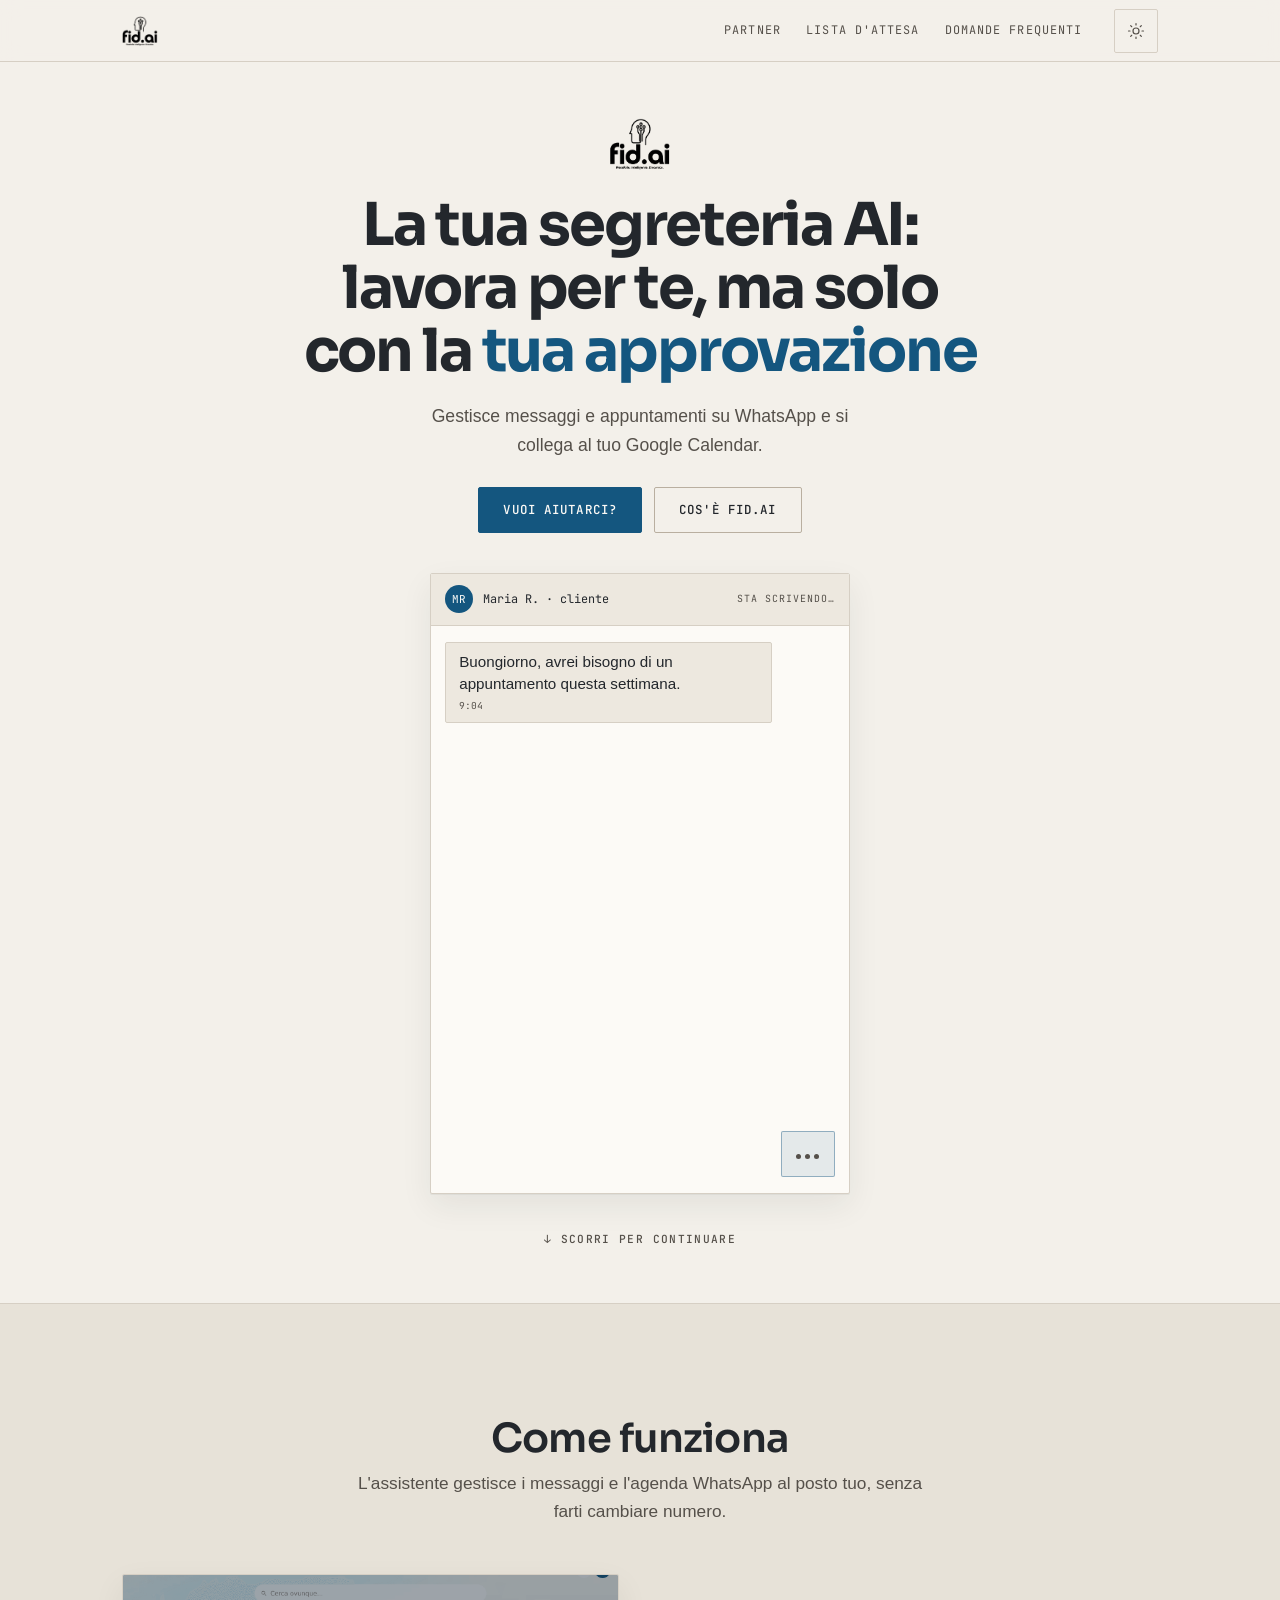
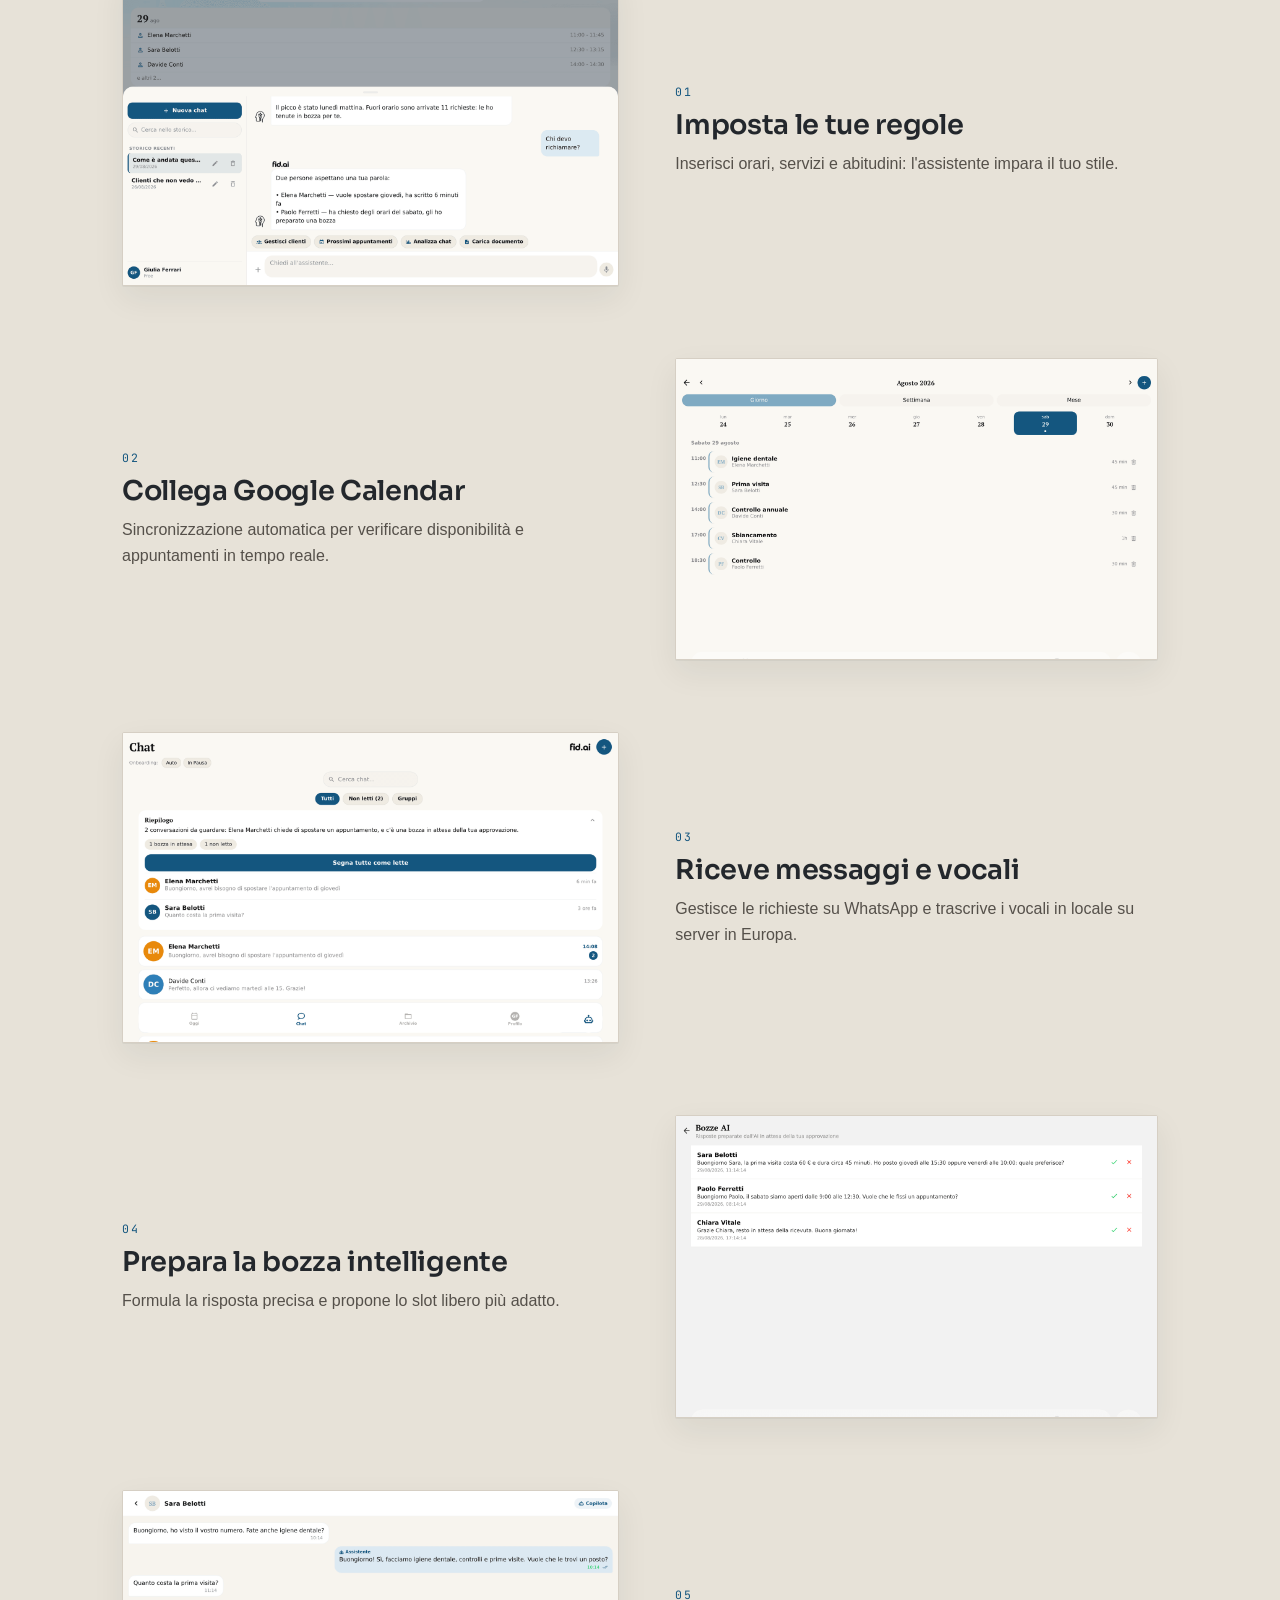
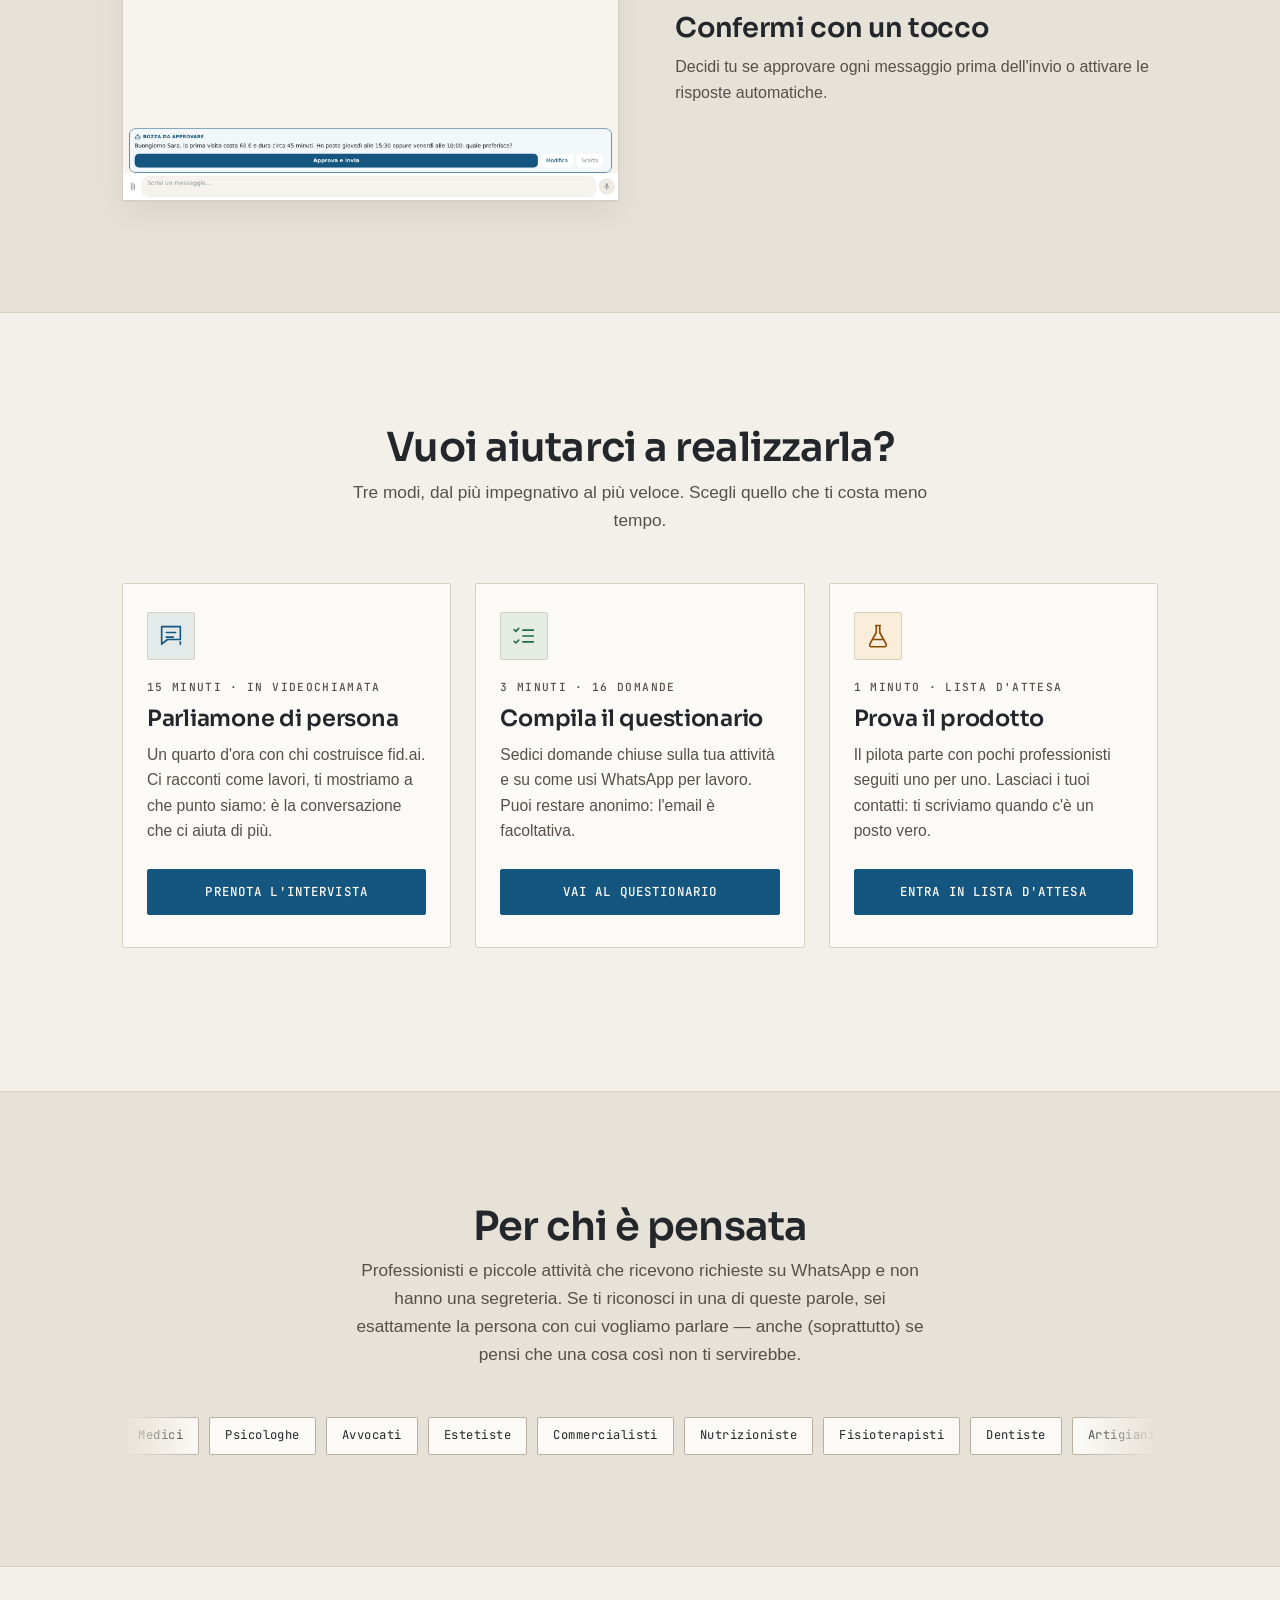
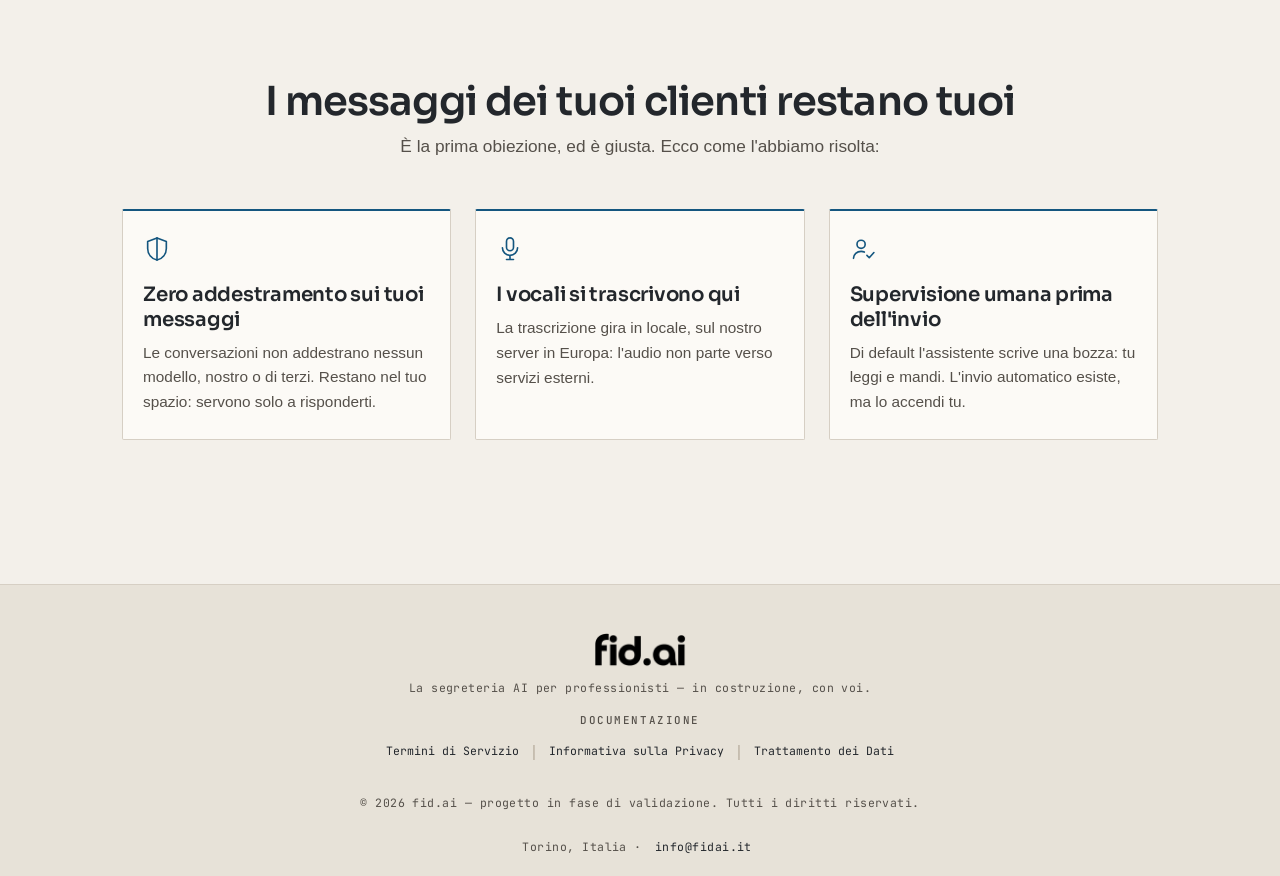
==== index.html @ ba5819e0 "giro 23 · 3: comparsa progressiva allo scorrimento — titoli riga per riga, schermate che si posano, " ====
<!DOCTYPE html>
<html lang="it">
<head>
    <meta charset="UTF-8">
    <meta name="viewport" content="width=device-width, initial-scale=1.0">
    <title>fid.ai — stiamo costruendo la segreteria AI per professionisti e piccole attività</title>
    <meta name="description" content="fid.ai è in fase di validazione: la segreteria AI per professionisti e piccole attività, collegata al tuo Google Calendar. Raccontaci come gestisci i messaggi di lavoro — intervista, questionario o lista d'attesa del pilota.">
    <link rel="canonical" href="https://fidai.it/">

    <!-- Anteprima quando la pagina viene condivisa (WhatsApp, LinkedIn, X…).
         L'immagine e' una schermata vera dell'app, gia' nel repo. -->
    <meta property="og:type" content="website">
    <meta property="og:site_name" content="fid.ai">
    <meta property="og:locale" content="it_IT">
    <meta property="og:url" content="https://fidai.it/">
    <meta property="og:title" content="fid.ai — stiamo costruendo la segreteria AI per professionisti e piccole attività">
    <meta property="og:description" content="fid.ai è in fase di validazione: la segreteria AI per professionisti e piccole attività, collegata al tuo Google Calendar. Raccontaci come gestisci i messaggi di lavoro — intervista, questionario o lista d'attesa del pilota.">
    <meta property="og:image" content="https://fidai.it/images/app/conversazioni-desktop.png">
    <meta property="og:image:width" content="1600">
    <meta property="og:image:height" content="1000">
    <meta property="og:image:alt" content="La schermata delle conversazioni di fid.ai su computer">
    <meta name="twitter:card" content="summary_large_image">
    <meta name="twitter:title" content="fid.ai — stiamo costruendo la segreteria AI per professionisti e piccole attività">
    <meta name="twitter:description" content="fid.ai è in fase di validazione: la segreteria AI per professionisti e piccole attività, collegata al tuo Google Calendar. Raccontaci come gestisci i messaggi di lavoro — intervista, questionario o lista d'attesa del pilota.">
    <meta name="twitter:image" content="https://fidai.it/images/app/conversazioni-desktop.png">
    <link rel="icon" href="images/favicon.png" type="image/png">


    <!-- Caratteri: Sora per i titoli (sans geometrico: 700 per l'h1, 600 per
         gli altri) e JetBrains Mono per etichette, numeri e comandi.
         Il corpo del testo usa il carattere di sistema: nessun altro download. -->
    <link rel="preconnect" href="https://fonts.googleapis.com">
    <link rel="preconnect" href="https://fonts.gstatic.com" crossorigin>
    <link href="https://fonts.googleapis.com/css2?family=Sora:wght@600;700&amp;family=JetBrains+Mono:wght@400;500&amp;display=swap" rel="stylesheet">

    <!-- Foglio di stile unico: nessuna libreria esterna, nessun tracker. -->
    <link rel="stylesheet" href="css/style.css">

    <!-- Il tema si decide PRIMA del disegno, altrimenti si vede il lampo chiaro:
         vince la scelta salvata, altrimenti la preferenza del sistema. -->
    <script>
      (function () {
        try {
          var t = localStorage.getItem('fidai:theme');
          if (t !== 'dark' && t !== 'light') {
            t = window.matchMedia('(prefers-color-scheme: dark)').matches ? 'dark' : 'light';
          }
          document.documentElement.setAttribute('data-theme', t);
        } catch (e) {
          document.documentElement.setAttribute('data-theme', 'light');
        }
        /* Comparsa allo scorrimento: la classe la mette JavaScript, e solo se
           il browser sa osservare lo scorrimento e non e' stato chiesto meno
           movimento. Senza di essa nulla e' nascosto: la pagina si legge
           intera anche con JavaScript spento. */
        try {
          if ('IntersectionObserver' in window
              && !window.matchMedia('(prefers-reduced-motion: reduce)').matches) {
            document.documentElement.classList.add('rv');
          }
        } catch (e) { /* niente */ }
      })();
    </script>
</head>
<body data-intro>

    <!-- Testata: essenziale, in monospace piccolo. Il logo resta quello di sempre. -->
    <nav class="navbar" id="mainNavbar">
        <div class="container">
            <a class="navbar-brand nav-logo" href="index.html#hero">
                <img src="images/logo-intero.png" alt="fid.ai — torna alla home" class="navbar-logo-img" width="169" height="140">
            </a>
            <div class="navbar-collapse" id="navbarNavContent">
                <ul class="navbar-nav">
                    <li class="nav-item"><a class="nav-link" href="resources/partner.html">Partner</a></li>
                    <li class="nav-item"><a class="nav-link" href="lista-attesa.html">Lista d'attesa</a></li>
                    <li class="nav-item"><a class="nav-link" href="resources/faq.html">Domande frequenti</a></li>
                </ul>
            </div>
            <div class="navbar-actions">
                <button class="theme-toggle" id="themeToggle" type="button" aria-label="Cambia tema chiaro o scuro">
                    <svg class="icon icon-sun" viewBox="0 0 24 24" aria-hidden="true"><circle cx="12" cy="12" r="4"/><path d="M12 2v2M12 20v2M4.9 4.9l1.4 1.4M17.7 17.7l1.4 1.4M2 12h2M20 12h2M4.9 19.1l1.4-1.4M17.7 6.3l1.4-1.4"/></svg>
                    <svg class="icon icon-moon" viewBox="0 0 24 24" aria-hidden="true"><path d="M20 14.5A8.5 8.5 0 0 1 9.5 4a8.5 8.5 0 1 0 10.5 10.5z"/></svg>
                </button>
                <button class="navbar-toggler" type="button" aria-controls="navbarNavContent" aria-expanded="false" aria-label="Apri il menu">
                    <svg class="icon" viewBox="0 0 24 24" aria-hidden="true"><path d="M4 7h16M4 12h16M4 17h16"/></svg>
                </button>
            </div>
        </div>
    </nav>

    <!-- Hero. Giro 21: al posto dello screenshot statico c'e' una conversazione
         WhatsApp che si scrive da sola — la stessa idea del terminale animato di
         pi.dev, ma nella lingua di chi legge questa pagina. I testi sono presi
         dalle pagine gia' scritte; con «meno movimento» si vede tutta insieme. -->
    <section id="hero" class="hero-section home-section text-center" data-reveal="rule">
        <div class="container">
            <img src="images/logo-intero.png" alt="fid.ai" class="hero-logo-img" width="169" height="140">
            <h1 class="hero-title">
                <span class="hero-line">La tua segreteria AI:</span>
                <span class="hero-line">lavora per te, ma solo</span>
                <span class="hero-line">con la <em>tua approvazione</em></span>
            </h1>
            <p class="hero-subheadline lead">
                Gestisce messaggi e appuntamenti su WhatsApp e si collega al tuo Google Calendar.
            </p>
            <div class="hero-actions gap-2">
                <a href="#collabora" class="btn btn-primary">Vuoi aiutarci?</a>
                <a href="#come-funziona" class="btn btn-outline-secondary">Cos'è fid.ai</a>
            </div>

            <div class="hero-demo" id="heroDemo" role="group"
                 aria-label="Esempio di conversazione: un cliente chiede un appuntamento e l'assistente lo fissa">
                <div class="demo-bar">
                    <span class="demo-avatar" aria-hidden="true">MR</span>
                    <span class="demo-who">Maria R. &middot; cliente</span>
                    <span class="demo-state" aria-live="polite">online</span>
                </div>
                <div class="demo-thread">
                    <p class="demo-msg from-them" data-demo-step data-demo-wait="1000">
                        Buongiorno, avrei bisogno di un appuntamento questa settimana.
                        <span class="demo-time">9:04</span>
                    </p>
                    <p class="demo-msg from-us" data-demo-step data-demo-wait="1200">
                        Buongiorno! Ho giovedì alle 17:30 oppure venerdì alle 9:00. Quale le va meglio?
                        <span class="demo-time">9:04 &middot; bozza approvata</span>
                    </p>
                    <p class="demo-msg from-them" data-demo-step data-demo-wait="900">
                        Giovedì alle 17:30, grazie.
                        <span class="demo-time">9:06</span>
                    </p>
                    <p class="demo-msg from-us" data-demo-step data-demo-wait="1000">
                        Perfetto, la aspetto giovedì alle 17:30. Le arriverà un promemoria il giorno prima.
                        <span class="demo-time">9:06 &middot; bozza approvata</span>
                    </p>
                    <p class="demo-confirm" data-demo-step data-demo-wait="600">
                        Appuntamento scritto sul tuo Google Calendar — giovedì 17:30.
                    </p>
                    <div class="demo-typing-row demo-msg from-us" aria-hidden="true">
                        <span class="demo-typing"><span></span><span></span><span></span></span>
                    </div>
                </div>
            </div>

            <span class="scroll-hint" aria-hidden="true">&darr; scorri per continuare</span>
        </div>
    </section>

    <!-- Come funziona -->
    <section id="come-funziona" class="how-it-works-section home-section" data-reveal="rule">
        <div class="container">
            <h2 class="section-title text-center" data-reveal="lines">Come funziona</h2>
            <p class="section-lead" data-reveal="up">
                L'assistente gestisce i messaggi e l'agenda WhatsApp al posto tuo, senza farti cambiare numero.
            </p>
            <!-- Ogni passo mostra la schermata vera dell'app che gli corrisponde
                 (catturate sull'ambiente di prova interno, con dati inventati).
                 Le schermate raccontano il prodotto: sul telefono occupano tutta
                 la larghezza, su schermo largo circa metà riga, col testo a fianco
                 e i lati che si alternano. -->
            <ol class="steps-flow">
                <li class="step-row">
                    <figure class="step-shot" data-reveal="shot">
                        <picture>
                            <!-- Sul telefono la schermata del telefono, a tutta larghezza;
                                 da tablet in su quella del computer, che riempie la riga. -->
                            <source media="(min-width: 620px)" srcset="images/app/assistente-desktop.png"
                                    width="1600" height="1000">
                            <img src="images/app/assistente-telefono.png" width="780" height="1688"
                                 loading="lazy" decoding="async" alt="Impostazioni delle regole dell'assistente">
                        </picture>
                    </figure>
                    <div class="step-body" data-reveal="up">
                        <span class="step-number" data-reveal="type">01</span>
                        <h3 class="step-title">Imposta le tue regole</h3>
                        <p>Inserisci orari, servizi e abitudini: l'assistente impara il tuo stile.</p>
                    </div>
                </li>
                <li class="step-row">
                    <figure class="step-shot" data-reveal="shot">
                        <picture>
                            <!-- Sul telefono la schermata del telefono, a tutta larghezza;
                                 da tablet in su quella del computer, che riempie la riga. -->
                            <source media="(min-width: 620px)" srcset="images/app/agenda-desktop.png"
                                    width="1600" height="1000">
                            <img src="images/app/agenda-telefono.png" width="780" height="1688"
                                 loading="lazy" decoding="async" alt="Sincronizzazione Google Calendar">
                        </picture>
                    </figure>
                    <div class="step-body" data-reveal="up">
                        <span class="step-number" data-reveal="type">02</span>
                        <h3 class="step-title">Collega Google Calendar</h3>
                        <p>Sincronizzazione automatica per verificare disponibilità e appuntamenti in tempo reale.</p>
                    </div>
                </li>
                <li class="step-row">
                    <figure class="step-shot" data-reveal="shot">
                        <picture>
                            <!-- Sul telefono la schermata del telefono, a tutta larghezza;
                                 da tablet in su quella del computer, che riempie la riga. -->
                            <source media="(min-width: 620px)" srcset="images/app/conversazioni-desktop.png"
                                    width="1600" height="1000">
                            <img src="images/app/conversazioni-telefono.png" width="780" height="1688"
                                 loading="lazy" decoding="async" alt="Ricezione messaggi e vocali">
                        </picture>
                    </figure>
                    <div class="step-body" data-reveal="up">
                        <span class="step-number" data-reveal="type">03</span>
                        <h3 class="step-title">Riceve messaggi e vocali</h3>
                        <p>Gestisce le richieste su WhatsApp e trascrive i vocali in locale su server in Europa.</p>
                    </div>
                </li>
                <li class="step-row">
                    <figure class="step-shot" data-reveal="shot">
                        <picture>
                            <!-- Sul telefono la schermata del telefono, a tutta larghezza;
                                 da tablet in su quella del computer, che riempie la riga. -->
                            <source media="(min-width: 620px)" srcset="images/app/bozze-desktop.png"
                                    width="1600" height="1000">
                            <img src="images/app/bozze-telefono.png" width="780" height="1688"
                                 loading="lazy" decoding="async" alt="Preparazione bozza intelligente">
                        </picture>
                    </figure>
                    <div class="step-body" data-reveal="up">
                        <span class="step-number" data-reveal="type">04</span>
                        <h3 class="step-title">Prepara la bozza intelligente</h3>
                        <p>Formula la risposta precisa e propone lo slot libero più adatto.</p>
                    </div>
                </li>
                <li class="step-row">
                    <figure class="step-shot" data-reveal="shot">
                        <picture>
                            <!-- Sul telefono la schermata del telefono, a tutta larghezza;
                                 da tablet in su quella del computer, che riempie la riga. -->
                            <source media="(min-width: 620px)" srcset="images/app/chat-desktop.png"
                                    width="1600" height="1000">
                            <img src="images/app/chat-telefono.png" width="780" height="1688"
                                 loading="lazy" decoding="async" alt="Conferma e invio con un tocco">
                        </picture>
                    </figure>
                    <div class="step-body" data-reveal="up">
                        <span class="step-number" data-reveal="type">05</span>
                        <h3 class="step-title">Confermi con un tocco</h3>
                        <p>Decidi tu se approvare ogni messaggio prima dell'invio o attivare le risposte automatiche.</p>
                    </div>
                </li>
            </ol>
        </div>
    </section>

    <!-- I tre inviti -->
    <section id="collabora" class="invites-section home-section" data-reveal="rule">
        <div class="container">
            <h2 class="section-title text-center" data-reveal="lines">Vuoi aiutarci a realizzarla?</h2>
            <p class="section-lead" data-reveal="up">
                Tre modi, dal più impegnativo al più veloce. Scegli quello che ti costa meno tempo.
            </p>
            <div class="row g-5 justify-content-center" data-reveal="cascade">

                <div class="col-md-6 col-lg-4">
                    <div class="invito-card">
                        <div class="invito-icon tone-blue"><svg class="icon icon-lg" viewBox="0 0 24 24" aria-hidden="true"><path d="M8 13h6M8 9h8"/><path d="M4 4h16v11H9l-5 4z"/><path d="M20 19v-2"/></svg></div>
                        <span class="invito-badge" data-reveal="type">15 minuti · in videochiamata</span>
                        <h3 class="invito-title">Parliamone di persona</h3>
                        <p class="invito-text">
                            Un quarto d'ora con chi costruisce fid.ai. Ci racconti come lavori, ti mostriamo a che
                            punto siamo: è la conversazione che ci aiuta di più.
                        </p>
                        <a class="btn btn-primary" href="https://calendar.app.google/BSCFrTZiFVUPNc6TA" target="_blank" rel="noopener" data-booking-link>Prenota l'intervista</a>
                    </div>
                </div>

                <div class="col-md-6 col-lg-4">
                    <div class="invito-card">
                        <div class="invito-icon tone-green"><svg class="icon icon-lg" viewBox="0 0 24 24" aria-hidden="true"><path d="M11 7h9M11 12h9M11 17h9"/><path d="M3.5 6.5l1.5 1.5 2.5-2.5M3.5 16.5l1.5 1.5 2.5-2.5"/></svg></div>
                        <span class="invito-badge" data-reveal="type">3 minuti · 16 domande</span>
                        <h3 class="invito-title">Compila il questionario</h3>
                        <p class="invito-text">
                            Sedici domande chiuse sulla tua attività e su come usi WhatsApp per lavoro. Puoi
                            restare anonimo: l'email è facoltativa.
                        </p>
                        <a class="btn btn-primary" href="questionario.html">Vai al questionario</a>
                    </div>
                </div>

                <div class="col-md-6 col-lg-4">
                    <div class="invito-card">
                        <div class="invito-icon tone-orange"><svg class="icon icon-lg" viewBox="0 0 24 24" aria-hidden="true"><path d="M10 3h4M10.5 3v6L5 19a1.5 1.5 0 0 0 1.3 2.2h11.4A1.5 1.5 0 0 0 19 19l-5.5-10V3"/><path d="M7.5 15h9"/></svg></div>
                        <span class="invito-badge" data-reveal="type">1 minuto · lista d'attesa</span>
                        <h3 class="invito-title">Prova il prodotto</h3>
                        <p class="invito-text">
                            Il pilota parte con pochi professionisti seguiti uno per uno. Lasciaci i tuoi contatti:
                            ti scriviamo quando c'è un posto vero.
                        </p>
                        <a class="btn btn-primary" href="lista-attesa.html">Entra in lista d'attesa</a>
                    </div>
                </div>

            </div>
        </div>
    </section>

    <!-- Per chi -->
    <section id="per-chi" class="target-audience-section home-section" data-reveal="rule">
         <div class="container">
             <h2 class="section-title text-center" data-reveal="lines">Per chi è pensata</h2>
             <p class="section-lead" data-reveal="up">
                 Professionisti e piccole attività che ricevono richieste su WhatsApp e non hanno una
                 segreteria. Se ti riconosci in una di queste parole, sei esattamente la persona con cui vogliamo
                 parlare — anche (soprattutto) se pensi che una cosa così non ti servirebbe.
             </p>
             <div class="profession-ticker" data-reveal="up" aria-label="Professioni per cui stiamo costruendo fid.ai">
                 <div class="profession-ticker-track">
                     <div class="profession-ticker-group">
                         <span class="target-tag">Medici</span>
                         <span class="target-tag">Psicologhe</span>
                         <span class="target-tag">Avvocati</span>
                         <span class="target-tag">Estetiste</span>
                         <span class="target-tag">Commercialisti</span>
                         <span class="target-tag">Nutrizioniste</span>
                         <span class="target-tag">Fisioterapisti</span>
                         <span class="target-tag">Dentiste</span>
                         <span class="target-tag">Artigiani</span>
                         <span class="target-tag">Consulenti</span>
                         <span class="target-tag">Veterinarie</span>
                     </div>
                     <div class="profession-ticker-group" aria-hidden="true">
                         <span class="target-tag">Medici</span>
                         <span class="target-tag">Psicologhe</span>
                         <span class="target-tag">Avvocati</span>
                         <span class="target-tag">Estetiste</span>
                         <span class="target-tag">Commercialisti</span>
                         <span class="target-tag">Nutrizioniste</span>
                         <span class="target-tag">Fisioterapisti</span>
                         <span class="target-tag">Dentiste</span>
                         <span class="target-tag">Artigiani</span>
                         <span class="target-tag">Consulenti</span>
                         <span class="target-tag">Veterinarie</span>
                     </div>
                 </div>
             </div>
         </div>
    </section>

    <!-- Privacy -->
    <section id="privacy" class="privacy-section">
        <div class="container">
            <h2 class="section-title text-center" data-reveal="lines">I messaggi dei tuoi clienti restano tuoi</h2>
            <p class="section-lead" data-reveal="up">
                È la prima obiezione, ed è giusta. Ecco come l'abbiamo risolta:
            </p>
            <div class="row g-5" data-reveal="cascade">
                <div class="col-md-4">
                    <div class="privacy-card">
                        <div class="privacy-icon"><svg class="icon icon-lg" viewBox="0 0 24 24" aria-hidden="true"><path d="M12 2.5l8 3v6c0 5-3.4 8.7-8 10-4.6-1.3-8-5-8-10v-6z"/><path d="M12 2.5v19"/></svg></div>
                        <h3>Zero addestramento sui tuoi messaggi</h3>
                        <p>Le conversazioni non addestrano nessun modello, nostro o di terzi. Restano nel
                           tuo spazio: servono solo a risponderti.</p>
                    </div>
                </div>
                <div class="col-md-4">
                    <div class="privacy-card">
                        <div class="privacy-icon"><svg class="icon icon-lg" viewBox="0 0 24 24" aria-hidden="true"><rect x="9" y="2.5" width="6" height="11" rx="3"/><path d="M5.5 11a6.5 6.5 0 0 0 13 0M12 17.5V21M9 21h6"/></svg></div>
                        <h3>I vocali si trascrivono qui</h3>
                        <p>La trascrizione gira in locale, sul nostro server in Europa: l'audio non parte
                           verso servizi esterni.</p>
                    </div>
                </div>
                <div class="col-md-4">
                    <div class="privacy-card">
                        <div class="privacy-icon"><svg class="icon icon-lg" viewBox="0 0 24 24" aria-hidden="true"><circle cx="9.5" cy="8" r="3.5"/><path d="M3 20c0-3.3 2.9-6 6.5-6 1 0 2 .2 2.8.6"/><path d="M14.5 17.5l2 2 4-4.5"/></svg></div>
                        <h3>Supervisione umana prima dell'invio</h3>
                        <p>Di default l'assistente scrive una bozza: tu leggi e mandi. L'invio automatico
                           esiste, ma lo accendi tu.</p>
                    </div>
                </div>
            </div>
        </div>
    </section>

    <!-- Footer -->
    <footer class="footer-section text-center py-5">
        <div class="container">
            <div class="mb-3">
                <img src="images/logo-nome-azienda.png" alt="fid.ai" class="footer-logo-img mb-2" loading="lazy" width="376" height="140">
                <p class="footer-tagline">La segreteria AI per professionisti &mdash; in costruzione, con voi.</p>
            </div>
            <div class="footer-legal-links mb-3">
                <h2 class="footer-subtitle">Documentazione</h2>
                <a href="legal/termini-di-servizio.html" class="footer-link">Termini di Servizio</a>
                <span class="mx-1 footer-link-separator" aria-hidden="true">|</span>
                <a href="legal/informativa-privacy.html" class="footer-link">Informativa sulla Privacy</a>
                <span class="mx-1 footer-link-separator" aria-hidden="true">|</span>
                <a href="legal/dpa.html" class="footer-link">Trattamento dei Dati</a>
            </div>
            <p class="footer-copyright">
                &copy; <span id="currentYear"></span> fid.ai &mdash; progetto in fase di validazione. Tutti i diritti riservati.
            </p>
            <p class="footer-address">Torino, Italia &middot; <a href="mailto:info@fidai.it" class="footer-link">info@fidai.it</a></p>
        </div>
    </footer>

    <!-- Configurazione del sito (link intervista, endpoint dei moduli) -->
    <script src="js/config.js"></script>
    <!-- Custom JS -->
    <script src="js/script.js"></script>
    <!-- I moduli che scrivono sulla VPS (lista d'attesa, questionario) -->
    <script src="js/forms.js"></script>

</body>
</html>
---- css/style.css ----
/* css/style.css — fid.ai
 *
 * Giro 23 (03/09/2026): titoli in Sora, screenshot grandi, comparsa allo
 * scorrimento. Base: giro 21, restyle completo ispirato a pi.dev in versione
 * «chiara di default». Niente Bootstrap, niente Font Awesome, nessuna libreria
 * via CDN: qui dentro c'e' TUTTO il vestito del sito, in un file solo.
 *
 * Indice:
 *   1. Variabili (tema chiaro = base, tema scuro = override)
 *   2. Reset e tipografia
 *   3. Griglia e utilita' minime (le poche classi ereditate da Bootstrap)
 *   4. Testata e menu
 *   5. Bottoni, etichette, link
 *   6. Home: hero, demo WhatsApp, passi, inviti, professioni, privacy
 *   7. Pagine interne: documenti, schede, prezzi, moduli, questionario
 *   8. Pie' di pagina
 *   9. Movimento: ingresso, comparsa allo scorrimento, prefers-reduced-motion
 */

/* ========================================================================= */
/* 1. Variabili                                                              */
/* ========================================================================= */
/* Palette «materiale» e desaturata: carta e pietra, mai bianco o nero puri.
 * Il blu dell'app (#14567F, copiato da frontend/src/config/colors.js) resta
 * solo come accento: link, un bottone primario, la sezione a fuoco. */
:root {
    color-scheme: light;

    /* Superfici */
    --bg-canvas:  #F3F0EA;   /* carta */
    --bg-deep:    #E7E2D8;   /* pergamena, per le fasce alternate */
    --surface:    #FCFAF6;   /* schede */
    --surface-2:  #EDE8DF;

    /* Testo — contrasti misurati in fondo al file */
    --text-base:  #23272C;   /* 13.2:1 su --bg-canvas */
    --text-muted: #55504A;   /*  7.0:1 su --bg-canvas */
    --text-invert:#FCFAF6;

    /* Accento */
    --accent:        #14567F;   /* 6.9:1 su --bg-canvas */
    --accent-strong: #104566;
    --accent-soft:   rgba(20, 86, 127, 0.10);
    --on-accent:     #FCFAF6;   /* 7.6:1 su --accent */

    /* Linee e ombre */
    --line:        #D6CFC4;
    --line-strong: #B9AFA0;
    --shadow-lift: 0 1px 0 rgba(35, 39, 44, .05), 0 12px 32px rgba(35, 39, 44, .07);

    /* Tipografia */
    --font-display: "Sora", ui-sans-serif, system-ui, -apple-system, "Segoe UI", Roboto, sans-serif;
    --font-mono: "JetBrains Mono", ui-monospace, SFMono-Regular, Menlo, Consolas, monospace;
    --font-body: -apple-system, BlinkMacSystemFont, "Segoe UI", Roboto, "Helvetica Neue", Arial, sans-serif;

    --fs-body: 1.0625rem;     /* 17px */
    --lh-body: 1.62;
    --measure: 68ch;          /* larghezza massima di lettura */
    --container: 1100px;

    /* Ritmo */
    --space-section: clamp(4rem, 9vw, 7rem);
    --gutter: clamp(1.25rem, 4vw, 2rem);
    --radius: 2px;            /* squadrato: 2 px al massimo */
    --header-h: 62px;
}

/* Tema scuro: stessa palette rovesciata (notte fredda + azzurro polveroso). */
:root[data-theme="dark"] {
    color-scheme: dark;

    --bg-canvas:  #141920;
    --bg-deep:    #0E1218;
    --surface:    #1B212A;
    --surface-2:  #222A34;

    --text-base:  #DEE4EA;   /* 13.8:1 su --bg-canvas */
    --text-muted: #A2ACB6;   /*  7.7:1 su --bg-canvas */
    --text-invert:#0E1218;

    --accent:        #7FB2DC;   /* 7.8:1 su --bg-canvas */
    --accent-strong: #A6CCEB;
    --accent-soft:   rgba(127, 178, 220, 0.14);
    --on-accent:     #0E1218;   /* 8.3:1 su --accent */

    --line:        #2E3742;
    --line-strong: #46525F;
    --shadow-lift: 0 1px 0 rgba(0, 0, 0, .3), 0 12px 32px rgba(0, 0, 0, .35);
}

/* ========================================================================= */
/* 2. Reset e tipografia                                                     */
/* ========================================================================= */
*, *::before, *::after { box-sizing: border-box; }

html { -webkit-text-size-adjust: 100%; scroll-behavior: smooth; }

body {
    margin: 0;
    padding-top: var(--header-h);
    background-color: var(--bg-canvas);
    color: var(--text-base);
    font-family: var(--font-body);
    font-size: var(--fs-body);
    line-height: var(--lh-body);
    overflow-x: hidden;
    -webkit-font-smoothing: antialiased;
    transition: background-color .25s ease, color .25s ease;
}

img, svg { max-width: 100%; height: auto; display: block; }

h1, h2, h3, h4 {
    font-family: var(--font-display);
    font-weight: 600;
    letter-spacing: -0.02em;
    line-height: 1.14;
    margin: 0 0 .6em;
    color: var(--text-base);
}
h1 { font-size: clamp(2.15rem, 5.4vw, 3.5rem); font-weight: 700; letter-spacing: -0.032em; line-height: 1.08; }
h2 { font-size: clamp(1.75rem, 3.6vw, 2.5rem); letter-spacing: -0.022em; }
h3 { font-size: clamp(1.25rem, 2.2vw, 1.55rem); letter-spacing: -0.012em; line-height: 1.24; }
h4 { font-size: 1.15rem; letter-spacing: -0.014em; }

p { margin: 0 0 1.1em; max-width: var(--measure); }
ul, ol { max-width: var(--measure); }

/* Sora non ha un corsivo disegnato: l'accento dei titoli e' il colore, non
 * l'inclinazione (un corsivo finto, inclinato dal browser, si vede). */
.hero-title em, .section-title em { font-style: normal; }

/* Etichette monospaziate: piccole, maiuscole, spaziate — il contrario esatto
 * del tracking stretto dei titoli. E' il contrasto che regge tutto. */
.eyebrow, .invito-badge, .q-progress-label, .step-number, .footer-subtitle,
.nav-link, .cta-nav-button, .btn, .field-label, .q-number,
.pricing-plan-target, .partner-card-subtitle, .document-date, .scroll-hint,
.q-step-title, .target-tag, .pricing-plan-iva, .theme-toggle {
    font-family: var(--font-mono);
}
.eyebrow, .invito-badge, .footer-subtitle, .q-progress-label, .scroll-hint,
.document-date {
    text-transform: uppercase;
    letter-spacing: 0.12em;
    font-size: .7rem;
    font-weight: 500;
    color: var(--text-muted);
}

a { color: var(--accent); text-decoration: none; }

/* Sottolineatura animata: cresce da sinistra al passaggio del mouse. */
.text-link, .footer-link, .content-page-wrapper a, .document-content a,
.legal-section-body a, p a {
    background-image: linear-gradient(var(--accent), var(--accent));
    background-repeat: no-repeat;
    background-position: 0 100%;
    background-size: 0% 1px;
    transition: background-size .24s cubic-bezier(.22, 1, .36, 1);
    padding-bottom: 1px;
}
.text-link:hover, .footer-link:hover, .content-page-wrapper a:hover,
.document-content a:hover, .legal-section-body a:hover, p a:hover {
    background-size: 100% 1px;
}

/* Messa a fuoco sempre visibile, su qualunque fondo. */
:focus-visible {
    outline: 2px solid var(--accent);
    outline-offset: 3px;
    border-radius: 0;
}

hr, .document-rule {
    border: 0;
    border-top: 1px solid var(--line);
    margin: 2.5rem 0;
}

::selection { background: var(--accent); color: var(--on-accent); }

/* ========================================================================= */
/* 3. Griglia e utilita' minime                                              */
/* ========================================================================= */
.container {
    width: 100%;
    max-width: var(--container);
    margin-inline: auto;
    padding-inline: var(--gutter);
}

.row {
    display: flex;
    flex-wrap: wrap;
    margin-inline: -.75rem;
}
.row > [class*="col-"] { padding-inline: .75rem; margin-bottom: 1.5rem; flex: 0 0 100%; max-width: 100%; }
.g-4 > [class*="col-"] { margin-bottom: 1.5rem; }
.g-5 > [class*="col-"], .gy-4 > [class*="col-"] { margin-bottom: 2rem; }
.justify-content-center { justify-content: center; }
.align-items-center { align-items: center; }
.align-items-start { align-items: flex-start; }

@media (min-width: 768px) {
    .row > .col-md-4 { flex-basis: 33.3333%; max-width: 33.3333%; }
    .row > .col-md-6 { flex-basis: 50%; max-width: 50%; }
}
@media (min-width: 992px) {
    .row > .col-lg-4 { flex-basis: 33.3333%; max-width: 33.3333%; }
}

.text-center { text-align: center; }
.text-start  { text-align: left; }
.mx-auto { margin-inline: auto; }
.mx-1 { margin-inline: .25rem; }
.ms-1 { margin-left: .25rem; }
.me-1 { margin-right: .25rem; }
.ms-auto { margin-left: auto; }
.mb-0 { margin-bottom: 0 !important; }
.mb-2 { margin-bottom: .5rem; }
.mb-3 { margin-bottom: 1rem; }
.mb-4 { margin-bottom: 1.5rem; }
.mt-2 { margin-top: .5rem; }
.mt-3 { margin-top: 1rem; }
.mt-4 { margin-top: 1.5rem; }
.mt-5 { margin-top: 2.5rem; }
.py-5 { padding-block: 3rem; }
.pb-4 { padding-bottom: 1.5rem; }
.pt-md-4 { padding-top: 1.5rem; }
.pb-md-3 { padding-bottom: 1rem; }
.d-block { display: block; }
.fw-bold { font-weight: 700; }
.fw-normal { font-weight: 400; }
.gap-2 { gap: .75rem; }
.lead { font-size: 1.15rem; }
.text-muted { color: var(--text-muted); }
.border-0 { border: 0; }
@media (min-width: 768px) { .mt-md-5 { margin-top: 2.5rem; } }

.visually-hidden {
    position: absolute !important;
    width: 1px; height: 1px;
    padding: 0; margin: -1px;
    overflow: hidden; clip: rect(0, 0, 0, 0); white-space: nowrap; border: 0;
}

/* Icone SVG in linea: sostituiscono Font Awesome, una per una. */
.icon { width: 1em; height: 1em; display: inline-block; vertical-align: -.125em; fill: none;
        stroke: currentColor; stroke-width: 1.6; stroke-linecap: round; stroke-linejoin: round; }
.icon-lg { width: 28px; height: 28px; stroke-width: 1.4; }

/* ========================================================================= */
/* 4. Testata e menu                                                         */
/* ========================================================================= */
.navbar {
    position: fixed;
    inset: 0 0 auto 0;
    z-index: 1000;
    height: var(--header-h);
    display: flex;
    align-items: center;
    background: color-mix(in srgb, var(--bg-canvas) 88%, transparent);
    backdrop-filter: saturate(140%) blur(10px);
    border-bottom: 1px solid var(--line);
}
.navbar > .container { display: flex; align-items: center; gap: 1rem; }

.navbar-brand { display: inline-flex; align-items: center; min-height: 44px; }
.navbar-logo-img { height: 30px; width: auto; }
:root[data-theme="dark"] .navbar-logo-img,
:root[data-theme="dark"] .footer-logo-img,
:root[data-theme="dark"] .hero-logo-img { filter: brightness(0) invert(1); opacity: .92; }

.navbar-nav {
    list-style: none;
    display: flex;
    align-items: center;
    gap: 1.6rem;
    margin: 0 0 0 auto;
    padding: 0;
}
.nav-item { position: relative; }

.nav-link {
    display: inline-flex;
    align-items: center;
    min-height: 44px;
    font-size: .74rem;
    letter-spacing: 0.09em;
    text-transform: uppercase;
    color: var(--text-muted);
    background-image: linear-gradient(var(--text-base), var(--text-base));
    background-repeat: no-repeat;
    background-position: 0 calc(50% + .95em);
    background-size: 0% 1px;
    transition: color .14s ease, background-size .24s cubic-bezier(.22, 1, .36, 1);
}
.nav-link:hover { color: var(--text-base); background-size: 100% 1px; }
.nav-link.active { color: var(--text-base); background-size: 100% 1px; }

.cta-nav-button {
    min-height: 44px;
    padding-inline: 1rem;
    border: 1px solid var(--accent);
    background: var(--accent);
    color: var(--on-accent) !important;
}
.cta-nav-button:hover { background: var(--accent-strong); border-color: var(--accent-strong); }

/* Interruttore del tema: sole/luna, 44 px di area toccabile. */
.theme-toggle {
    display: inline-flex;
    align-items: center;
    justify-content: center;
    width: 44px; height: 44px;
    border: 1px solid var(--line);
    background: transparent;
    color: var(--text-muted);
    cursor: pointer;
    border-radius: var(--radius);
    transition: color .14s ease, border-color .14s ease;
}
.theme-toggle:hover { color: var(--text-base); border-color: var(--line-strong); }
.theme-toggle .icon { width: 18px; height: 18px; }
:root:not([data-theme="dark"]) .theme-toggle .icon-moon { display: none; }
:root[data-theme="dark"] .theme-toggle .icon-sun { display: none; }

/* Hamburger e pannello a scomparsa (sotto i 900 px). */
.navbar-toggler {
    display: none;
    width: 44px; height: 44px;
    align-items: center;
    justify-content: center;
    background: transparent;
    border: 1px solid var(--line);
    border-radius: var(--radius);
    color: var(--text-base);
    cursor: pointer;
}
.navbar-toggler .icon { width: 20px; height: 20px; }

@media (max-width: 899.98px) {
    .navbar-toggler { display: inline-flex; }
    .navbar > .container { justify-content: space-between; }
    .navbar-actions { margin-left: auto; display: flex; align-items: center; gap: .5rem; }

    .navbar-collapse {
        position: fixed;
        inset: var(--header-h) 0 auto 0;
        background: var(--bg-canvas);
        border-bottom: 1px solid var(--line);
        padding: 1rem var(--gutter) 1.5rem;
        transform: translateY(-8px);
        opacity: 0;
        visibility: hidden;
        transition: opacity .18s ease, transform .18s ease, visibility .18s;
    }
    .navbar-collapse.show { opacity: 1; transform: none; visibility: visible; }
    .navbar-nav { flex-direction: column; align-items: stretch; gap: 0; margin: 0; }
    .nav-link {
        min-height: 48px;
        width: 100%;
        border-bottom: 1px solid var(--line);
        background-image: none;
    }
    .cta-nav-button { margin-top: 1rem; width: 100%; justify-content: center; border-bottom: 1px solid var(--accent); }
}
@media (min-width: 900px) {
    .navbar-collapse { margin-left: auto; }
    .navbar-nav { margin-left: 0; }
    .navbar-actions { display: inline-flex; align-items: center; gap: .75rem; margin-left: 1rem; }
}

/* ========================================================================= */
/* 5. Bottoni                                                                */
/* ========================================================================= */
.btn {
    display: inline-flex;
    align-items: center;
    justify-content: center;
    gap: .5rem;
    min-height: 46px;
    padding: .6rem 1.5rem;
    font-size: .78rem;
    font-weight: 500;
    letter-spacing: 0.09em;
    text-transform: uppercase;
    border: 1px solid transparent;
    border-radius: var(--radius);
    cursor: pointer;
    text-align: center;
    transition: background-color .14s ease, color .14s ease, border-color .14s ease, transform .14s ease;
}
.btn:active { transform: translateY(1px); }
.btn-primary { background: var(--accent); border-color: var(--accent); color: var(--on-accent); }
.btn-primary:hover { background: var(--accent-strong); border-color: var(--accent-strong); color: var(--on-accent); }
.btn-outline-secondary { background: transparent; border-color: var(--line-strong); color: var(--text-base); }
.btn-outline-secondary:hover { border-color: var(--text-base); background: var(--surface-2); }
.btn-sm { min-height: 44px; padding: .45rem 1rem; font-size: .72rem; }
.btn-lg { min-height: 52px; padding: .8rem 2rem; }
.btn:disabled, .btn[aria-disabled="true"] { opacity: .55; cursor: not-allowed; }

/* ========================================================================= */
/* 6. Home                                                                   */
/* ========================================================================= */
section { padding-block: var(--space-section); }

.section-title { text-align: center; margin-bottom: .5rem; }
.section-lead {
    max-width: 60ch;
    margin: 0 auto 3rem;
    text-align: center;
    color: var(--text-muted);
    font-size: 1.08rem;
}

/* --------------------------------- Hero ---------------------------------- */
.hero-section {
    padding-top: clamp(2.25rem, 5vw, 3.5rem);
    padding-bottom: clamp(2rem, 5vw, 3.5rem);
}
.hero-section > .container { max-width: 1000px; }
.hero-logo-img { height: 52px; width: auto; margin: 0 auto 1.5rem; }

.hero-title {
    font-size: clamp(2.2rem, 5.6vw, 3.7rem);
    letter-spacing: -0.036em;
    line-height: 1.06;
    max-width: 20ch;
    margin-inline: auto;
    margin-bottom: 1.25rem;
}
.hero-title .hero-line { display: block; }
.hero-title em { color: var(--accent); }

.hero-subheadline {
    max-width: 46ch;
    margin: 0 auto 1.75rem;
    color: var(--text-muted);
    font-size: 1.1rem;
}
.hero-actions { display: flex; flex-wrap: wrap; justify-content: center; gap: .75rem; }

/* ------------------- La demo: una conversazione WhatsApp ------------------ */
/* Prende il posto dello screenshot statico: si scrive da sola, come il
 * terminale di pi.dev, ma nella lingua giusta per un professionista. */
.hero-demo {
    max-width: 420px;
    margin: 2.5rem auto 0;
    border: 1px solid var(--line);
    border-radius: var(--radius);
    background: var(--surface);
    box-shadow: var(--shadow-lift);
    overflow: hidden;
}
.demo-bar {
    display: flex;
    align-items: center;
    gap: .6rem;
    padding: .7rem .9rem;
    border-bottom: 1px solid var(--line);
    background: var(--surface-2);
}
.demo-avatar {
    width: 28px; height: 28px;
    border-radius: 50%;
    background: var(--accent);
    color: var(--on-accent);
    display: grid; place-items: center;
    font-family: var(--font-mono);
    font-size: .68rem;
}
.demo-who { font-family: var(--font-mono); font-size: .74rem; color: var(--text-base); }
.demo-state {
    margin-left: auto;
    font-family: var(--font-mono);
    font-size: .62rem;
    letter-spacing: .1em;
    text-transform: uppercase;
    color: var(--text-muted);
}
.demo-thread {
    padding: 1rem .9rem;
    min-height: 300px;
    display: flex;
    flex-direction: column;
    gap: .5rem;
    text-align: left;
}
.demo-msg {
    max-width: 84%;
    padding: .55rem .8rem;
    border: 1px solid var(--line);
    border-radius: var(--radius);
    font-size: .95rem;
    line-height: 1.45;
    background: var(--surface-2);
    color: var(--text-base);
    opacity: 0;
    transform: translateY(6px);
    transition: opacity .3s ease, transform .3s cubic-bezier(.22, 1, .36, 1);
}
.demo-msg.is-in { opacity: 1; transform: none; }
.demo-msg.from-them { align-self: flex-start; }
.demo-msg.from-us {
    align-self: flex-end;
    background: var(--accent-soft);
    border-color: color-mix(in srgb, var(--accent) 40%, transparent);
}
.demo-msg .demo-time {
    display: block;
    margin-top: .25rem;
    font-family: var(--font-mono);
    font-size: .6rem;
    color: var(--text-muted);
}
.demo-typing-row {
    align-self: flex-end;
    opacity: 1;
    transform: none;
    padding: .7rem .9rem;
}
.demo-typing { display: inline-flex; gap: 4px; align-items: center; }
.demo-typing span {
    width: 5px; height: 5px; border-radius: 50%;
    background: var(--text-muted);
    animation: demo-dot 1.1s infinite ease-in-out;
}
.demo-typing span:nth-child(2) { animation-delay: .16s; }
.demo-typing span:nth-child(3) { animation-delay: .32s; }
@keyframes demo-dot { 0%, 60%, 100% { opacity: .25; } 30% { opacity: 1; } }

.demo-confirm {
    margin-top: .35rem;
    align-self: stretch;
    padding: .6rem .8rem;
    border: 1px solid color-mix(in srgb, var(--accent) 45%, transparent);
    border-left: 3px solid var(--accent);
    background: var(--accent-soft);
    font-family: var(--font-mono);
    font-size: .74rem;
    color: var(--text-base);
    opacity: 0;
    transform: translateY(6px);
    transition: opacity .3s ease, transform .3s cubic-bezier(.22, 1, .36, 1);
}
.demo-confirm.is-in { opacity: 1; transform: none; }

.scroll-hint {
    display: block;
    margin-top: 2.25rem;
    text-align: center;
    color: var(--text-muted);
}

/* ------------------------------- I 5 passi ------------------------------- */
/* Giro 23: le schermate vere dell'app raccontano il prodotto, quindi sono
 * grandi. Sul telefono stanno una sotto l'altra a tutta larghezza; da 900 px
 * in su ogni passo e' una riga di due colonne (schermata ~48 %, testo a
 * fianco) e i lati si alternano. */
.how-it-works-section { background: var(--bg-deep); }
.steps-flow {
    list-style: none;
    max-width: none;
    margin: 0;
    padding: 0;
    display: flex;
    flex-direction: column;
    gap: clamp(2.75rem, 6vw, 4.5rem);
}
.step-row { display: grid; gap: clamp(1.1rem, 3vw, 2rem); align-items: center; }
.step-shot {
    margin: 0 auto;
    max-width: 420px;          /* oltre il telefono la verticale non cresce ancora */
    width: 100%;
    border: 1px solid var(--line);
    border-radius: var(--radius);
    background: var(--surface);
    box-shadow: var(--shadow-lift);
    overflow: hidden;
}
.step-shot img { width: 100%; height: auto; }
.step-number { display: block; font-size: .72rem; letter-spacing: .16em; color: var(--accent); margin-bottom: .5rem; }
.step-title { font-size: clamp(1.3rem, 2.4vw, 1.7rem); margin-bottom: .5rem; }
.step-body p { color: var(--text-muted); font-size: 1rem; margin-bottom: 0; }

@media (min-width: 620px) {
    /* Da qui in su la schermata e' quella del computer: orizzontale, puo'
       riempire tutta la colonna senza diventare una torre. */
    .step-shot { max-width: none; }
}
@media (min-width: 900px) {
    .step-row { grid-template-columns: minmax(0, 48%) minmax(0, 1fr); gap: clamp(2rem, 5vw, 3.5rem); }
    .step-row:nth-child(even) .step-shot { order: 2; }
    .step-row:nth-child(even) .step-body { order: 1; }
}

/* ------------------------------- I tre inviti ---------------------------- */
.invito-card {
    height: 100%;
    padding: 1.75rem 1.5rem 2rem;
    background: var(--surface);
    border: 1px solid var(--line);
    border-radius: var(--radius);
    display: flex;
    flex-direction: column;
    align-items: flex-start;
    transition: border-color .18s ease, transform .18s ease;
}
.invito-card:hover { border-color: var(--line-strong); transform: translateY(-2px); }
.invito-icon {
    width: 48px; height: 48px;
    display: grid; place-items: center;
    border: 1px solid var(--line);
    border-radius: var(--radius);
    margin-bottom: 1.1rem;
    color: var(--accent);
    background: var(--accent-soft);
}
.invito-icon.tone-green { color: #1F6B4A; background: rgba(31, 107, 74, .10); }
.invito-icon.tone-orange { color: #8A4B04; background: rgba(232, 137, 12, .12); }
:root[data-theme="dark"] .invito-icon.tone-green { color: #7FC9A6; background: rgba(127, 201, 166, .12); }
:root[data-theme="dark"] .invito-icon.tone-orange { color: #E5B073; background: rgba(229, 176, 115, .12); }
.invito-badge { display: block; margin-bottom: .6rem; }
.invito-title { font-size: 1.4rem; margin-bottom: .55rem; }
.invito-text { color: var(--text-muted); font-size: .98rem; flex-grow: 1; }
.invito-card .btn { align-self: stretch; margin-top: .5rem; }

/* ------------------------------ Professioni ------------------------------ */
.target-audience-section { background: var(--bg-deep); }
.profession-ticker {
    overflow: hidden;
    -webkit-mask-image: linear-gradient(90deg, transparent, #000 8%, #000 92%, transparent);
    mask-image: linear-gradient(90deg, transparent, #000 8%, #000 92%, transparent);
}
.profession-ticker-track { display: flex; width: max-content; animation: profession-ticker-scroll 42s linear infinite; }
.profession-ticker-group { display: flex; gap: .6rem; padding-right: .6rem; }
.target-tag {
    white-space: nowrap;
    padding: .5rem .95rem;
    border: 1px solid var(--line-strong);
    border-radius: var(--radius);
    background: var(--surface);
    color: var(--text-base);
    font-size: .76rem;
    letter-spacing: .04em;
}
@keyframes profession-ticker-scroll { from { transform: translateX(0); } to { transform: translateX(-50%); } }

/* -------------------------------- Privacy -------------------------------- */
.privacy-card {
    height: 100%;
    padding: 1.5rem 1.25rem;
    border-top: 2px solid var(--accent);
    border-right: 1px solid var(--line);
    border-bottom: 1px solid var(--line);
    border-left: 1px solid var(--line);
    background: var(--surface);
    border-radius: var(--radius);
}
.privacy-icon { color: var(--accent); margin-bottom: .9rem; }
.privacy-card h3 { font-size: 1.24rem; margin-bottom: .5rem; }
.privacy-card p { color: var(--text-muted); font-size: .96rem; margin-bottom: 0; }

/* ========================================================================= */
/* 7. Pagine interne                                                         */
/* ========================================================================= */
.page-container { padding-block: clamp(3rem, 7vw, 5rem); }
.content-page-wrapper, .document-content {
    max-width: 860px;
    margin-inline: auto;
}
.content-page-wrapper > h1, .document-content > h1 { margin-bottom: .35em; }
.page-intro-text, .pricing-intro-text, .questionario-intro {
    color: var(--text-muted);
    font-size: 1.08rem;
    max-width: var(--measure);
}
.document-date { display: block; margin-bottom: .35rem; }
.document-hint { color: var(--text-muted); font-size: .95rem; }
.h2-custom { font-size: clamp(1.75rem, 3.6vw, 2.5rem); letter-spacing: -0.022em; }

/* Documenti legali: ogni articolo e' un <details>, chiuso. */
.legal-sections { display: flex; flex-direction: column; gap: .5rem; margin-top: 2rem; }
.legal-section {
    border: 1px solid var(--line);
    border-radius: var(--radius);
    background: var(--surface);
}
.legal-section > summary {
    list-style: none;
    cursor: pointer;
    padding: 1rem 1.2rem;
    display: flex;
    align-items: center;
    gap: .75rem;
    min-height: 56px;
    font-family: var(--font-display);
    font-size: 1.12rem;
    font-weight: 600;
    letter-spacing: -0.014em;
    line-height: 1.3;
    color: var(--text-base);
    margin: 0;
}
.legal-section > summary::-webkit-details-marker { display: none; }
.legal-section > summary::after {
    content: "+";
    margin-left: auto;
    font-family: var(--font-mono);
    color: var(--accent);
    font-size: 1.1rem;
}
.legal-section[open] > summary::after { content: "–"; }
.legal-section > summary:hover { background: var(--surface-2); }
.legal-section-body { padding: 0 1.2rem 1.25rem; }
.legal-section-body h3 { font-size: 1.15rem; margin-top: 1.5rem; }
.legal-section-body p, .legal-section-body li { color: var(--text-muted); font-size: .99rem; }
.legal-section h2, .legal-section summary h2 { font-size: inherit; margin: 0; font-family: inherit; }

table, .table-dpa {
    width: 100%;
    border-collapse: collapse;
    margin: 1.25rem 0;
    font-size: .92rem;
}
th, td {
    border: 1px solid var(--line);
    padding: .6rem .7rem;
    text-align: left;
    vertical-align: top;
    word-break: break-word;
}
th { background: var(--surface-2); font-family: var(--font-mono); font-size: .74rem;
     text-transform: uppercase; letter-spacing: .07em; font-weight: 500; }
@media (max-width: 767.98px) {
    .table-dpa, .table-dpa thead, .table-dpa tbody, .table-dpa tr, .table-dpa th, .table-dpa td { display: block; width: 100%; }
    .table-dpa thead { display: none; }
    .table-dpa tr { border: 1px solid var(--line); margin-bottom: .75rem; }
    .table-dpa td { border: 0; border-bottom: 1px solid var(--line); }
    .table-dpa td:last-child { border-bottom: 0; }
}

/* Schede generiche: FAQ (details), partner, suggerimenti. */
.accordion { display: flex; flex-direction: column; gap: .5rem; margin-top: 2rem; }
.accordion-item {
    border: 1px solid var(--line);
    border-radius: var(--radius);
    background: var(--surface);
}
.accordion-item > summary {
    list-style: none;
    cursor: pointer;
    padding: 1rem 1.2rem;
    min-height: 56px;
    display: flex;
    align-items: center;
    gap: .75rem;
    font-family: var(--font-display);
    font-size: 1.12rem;
    font-weight: 600;
    letter-spacing: -0.014em;
    line-height: 1.3;
    color: var(--text-base);
}
.accordion-item > summary::-webkit-details-marker { display: none; }
.accordion-item > summary::after {
    content: "+";
    margin-left: auto;
    font-family: var(--font-mono);
    color: var(--accent);
    font-size: 1.1rem;
}
.accordion-item[open] > summary::after { content: "–"; }
.accordion-item > summary:hover { background: var(--surface-2); }
.accordion-body { padding: 0 1.2rem 1.25rem; }
.accordion-body p { color: var(--text-muted); margin-bottom: 0; }
.accordion-header { margin: 0; font-size: inherit; font-family: inherit; }

.partner-card, .content-item, .concept-box, .thankyou-card {
    border: 1px solid var(--line);
    border-radius: var(--radius);
    background: var(--surface);
    padding: 1.5rem 1.35rem;
    height: 100%;
}
.partner-card-title { font-size: 1.34rem; margin-bottom: .25rem; }
.partner-card-subtitle { display: block; font-size: .8rem; letter-spacing: .02em;
    color: var(--text-muted); margin-bottom: .9rem; }
.partner-card-description { color: var(--text-muted); font-size: .96rem; }
.partner-card-section-title { font-family: var(--font-mono); font-size: .7rem; text-transform: uppercase;
    letter-spacing: .12em; color: var(--text-muted); margin: 1rem 0 .4rem; }
.partner-card-list { padding-left: 1.1rem; color: var(--text-muted); font-size: .94rem; }
.partner-details { border-top: 1px solid var(--line); margin-top: 1rem; padding-top: .5rem; }
.partner-toggle {
    list-style: none; cursor: pointer;
    display: flex; align-items: center; gap: .5rem;
    min-height: 44px;
    font-family: var(--font-mono); font-size: .72rem; text-transform: uppercase;
    letter-spacing: .1em; color: var(--accent);
}
.partner-toggle::-webkit-details-marker { display: none; }
.partner-details[open] .partner-toggle .icon { transform: rotate(180deg); }
.content-list { display: flex; flex-direction: column; gap: 1rem; list-style: none; padding: 0; margin: 2rem 0 0; }
.content-item-title { font-size: 1.22rem; margin-bottom: .4rem; }
.example-text { color: var(--text-muted); font-style: italic; }
.term { font-family: var(--font-mono); font-size: .9em; background: var(--surface-2);
    border: 1px solid var(--line); padding: .05em .35em; border-radius: var(--radius); }

/* --------------------------------- Prezzi -------------------------------- */
.pricing-page-header { text-align: center; }
.pricing-plans-container { display: grid; gap: 1.25rem; margin-top: 2.5rem;
    grid-template-columns: repeat(auto-fit, minmax(250px, 1fr)); }
.pricing-plan-card {
    border: 1px solid var(--line);
    border-radius: var(--radius);
    background: var(--surface);
    padding: 1.6rem 1.35rem;
    display: flex; flex-direction: column;
}
.pricing-plan-card.highlighted { border-color: var(--accent); border-top: 2px solid var(--accent); }
.pricing-plan-title { font-size: 1.4rem; margin-bottom: .3rem; }
.pricing-plan-target { display: block; margin-bottom: 1rem; text-transform: none; letter-spacing: .02em; font-size: .8rem; }
.pricing-plan-price { font-family: var(--font-display); font-weight: 700; font-size: 2.3rem; line-height: 1; letter-spacing: -.03em; }
.pricing-plan-price .term {
    font-family: var(--font-mono); font-size: .8rem; letter-spacing: .06em;
    background: none; border: 0; padding: 0; color: var(--text-muted);
}
.pricing-plan-iva { display: block; font-size: .74rem; letter-spacing: .02em;
    color: var(--text-muted); margin-bottom: 1rem; }
.pricing-plan-messages { color: var(--text-muted); font-size: .94rem; }
.pricing-promo-badge {
    display: inline-flex; align-items: center; gap: .4rem;
    font-family: var(--font-mono); font-size: .68rem;
    text-transform: uppercase; letter-spacing: .14em;
    color: var(--accent); margin-bottom: .4rem;
}
.pricing-promo-banner { border: 1px solid var(--accent); border-left: 3px solid var(--accent);
    background: var(--accent-soft); padding: 1.1rem 1.25rem; border-radius: var(--radius); margin-top: 2rem; }
.pricing-promo-title { font-size: 1.3rem; margin-bottom: .35rem; }
.pricing-promo-text, .pricing-disclaimer { color: var(--text-muted); font-size: .95rem; margin-bottom: 0; }
.pricing-disclaimer { margin-top: 2rem; }

/* --------------------------- I moduli del sito --------------------------- */
.site-form-wrapper, .questionario-wrapper {
    max-width: 720px;
    margin-inline: auto;
}
.site-form { display: flex; flex-direction: column; gap: 1.25rem; margin-top: 2rem; }
.form-row { display: flex; flex-direction: column; gap: .4rem; }
.field-label { font-size: .72rem; text-transform: uppercase; letter-spacing: .12em; color: var(--text-muted); }
.field-hint { color: var(--text-muted); font-size: .85rem; }
select {
    appearance: none;
    -webkit-appearance: none;
    background-image: linear-gradient(45deg, transparent 50%, currentColor 50%),
                      linear-gradient(135deg, currentColor 50%, transparent 50%);
    background-position: calc(100% - 20px) calc(50% + 1px), calc(100% - 14px) calc(50% + 1px);
    background-size: 6px 6px, 6px 6px;
    background-repeat: no-repeat;
    padding-right: 2.5rem;
}
input[type="text"], input[type="email"], input[type="tel"], input[type="url"], textarea, select {
    width: 100%;
    min-height: 46px;
    padding: .65rem .8rem;
    font-family: var(--font-body);
    font-size: 1rem;
    color: var(--text-base);
    background: var(--surface);
    border: 1px solid var(--line-strong);
    border-radius: var(--radius);
    transition: border-color .14s ease, box-shadow .14s ease;
}
input:focus, textarea:focus, select:focus {
    outline: none;
    border-color: var(--accent);
    box-shadow: 0 0 0 2px var(--accent-soft);
}
textarea { min-height: 120px; resize: vertical; }
.consent-row { display: flex; align-items: flex-start; gap: .65rem; }
.consent-row { min-height: 44px; }
.consent-row input[type="checkbox"] { width: 24px; height: 24px; min-height: 24px; margin-top: .1rem; accent-color: var(--accent); }
/* Un link «a blocco» e' un comando, non una parola nel testo: area piena. */
.text-link.d-block { display: inline-flex; align-items: center; gap: .4rem; min-height: 44px; }
.consent-row label { font-size: .93rem; color: var(--text-muted); }
.hp-field { position: absolute; left: -9999px; width: 1px; height: 1px; overflow: hidden; }
.form-feedback {
    display: none;
    margin-top: 1rem;
    padding: .8rem 1rem;
    border-radius: var(--radius);
    font-size: .95rem;
    line-height: 1.5;
}
.form-feedback.is-visible { display: block; }
.form-feedback.is-error { background: rgba(163, 42, 28, .08); color: #A32A1C; border: 1px solid rgba(163, 42, 28, .35); }
.form-feedback.is-ok    { background: rgba(31, 107, 74, .08); color: #1F6B4A; border: 1px solid rgba(31, 107, 74, .35); }
:root[data-theme="dark"] .form-feedback.is-error { color: #E9927F; border-color: rgba(233, 146, 127, .4); background: rgba(233, 146, 127, .10); }
:root[data-theme="dark"] .form-feedback.is-ok    { color: #7FC9A6; border-color: rgba(127, 201, 166, .4); background: rgba(127, 201, 166, .10); }
.site-form button[disabled] { opacity: .6; cursor: progress; }

/* ------------------------------ Questionario ----------------------------- */
.questionario-section { padding-block: clamp(3rem, 7vw, 5rem); }
.q-progress { position: sticky; top: var(--header-h); z-index: 900; background: var(--bg-canvas);
    padding: .75rem 0 1rem; border-bottom: 1px solid var(--line); margin-bottom: 2rem; }
.q-progress-label { display: block; margin-bottom: .4rem; }
.q-progress-track { height: 2px; background: var(--line); }
.q-progress-bar { height: 100%; background: var(--accent); transition: width .3s ease; }
.q-step { display: flex; flex-direction: column; gap: 2rem; border: 0; padding: 0; margin: 0; }
/* forms.js mostra un passo alla volta con l'attributo hidden: qui va rispettato,
 * altrimenti il questionario esce tutto in una pagina sola. */
[hidden] { display: none !important; }
.q-step-title { font-size: .72rem; text-transform: uppercase; letter-spacing: .12em; color: var(--text-muted); }
.q-item { border-top: 1px solid var(--line); padding-top: 1.5rem; }
.q-number { display: block; font-size: .7rem; letter-spacing: .14em; color: var(--accent); margin-bottom: .35rem; }
.q-label { display: block; font-family: var(--font-display); font-weight: 600; font-size: 1.28rem;
    line-height: 1.28; letter-spacing: -.018em; color: var(--text-base); margin-bottom: 1rem; }
.q-options { display: flex; flex-direction: column; gap: .5rem; }
.q-option {
    display: flex; align-items: center; gap: .7rem;
    min-height: 48px; padding: .5rem .85rem;
    border: 1px solid var(--line);
    border-radius: var(--radius);
    background: var(--surface);
    font-size: .95rem;
    font-family: var(--font-body);
    cursor: pointer;
    transition: border-color .14s ease, background-color .14s ease;
}
.q-option:hover { border-color: var(--line-strong); background: var(--surface-2); }
.q-option input { accent-color: var(--accent); width: 18px; height: 18px; min-height: 18px; }
.q-option:has(input:checked) { border-color: var(--accent); background: var(--accent-soft); }
.q-other-text { margin-top: .5rem; }
.q-note, .q-closing { color: var(--text-muted); font-size: .92rem; }
.q-error { display: none; margin: .5rem 0 0; color: #A32A1C; font-family: var(--font-mono); font-size: .8rem; }
.q-error.is-visible { display: block; }
:root[data-theme="dark"] .q-error { color: #E9927F; }
.q-other-text:disabled { background: var(--surface-2); color: var(--text-muted); }
.concept-box { margin-block: 1.5rem; }
.q-nav { display: flex; flex-wrap: wrap; gap: .75rem; justify-content: space-between;
    border-top: 1px solid var(--line); padding-top: 1.5rem; }
.dot { display: inline-block; width: 5px; height: 5px; border-radius: 50%; background: var(--text-muted); }

/* Grazie */
.thankyou-card { max-width: 560px; margin: 0 auto; text-align: center; }
.thankyou-mark { font-family: var(--font-mono); font-size: 2rem; color: var(--accent); display: block; margin-bottom: 1rem; }

/* ========================================================================= */
/* 8. Pie' di pagina                                                         */
/* ========================================================================= */
.footer-section {
    border-top: 1px solid var(--line);
    background: var(--bg-deep);
    padding-block: 3rem;
}
.footer-logo-img { height: 34px; width: auto; margin: 0 auto .75rem; }
.footer-tagline, .footer-copyright, .footer-address {
    font-family: var(--font-mono);
    font-size: .72rem;
    letter-spacing: .04em;
    color: var(--text-muted);
    max-width: none;
}
.footer-subtitle {
    font-size: .68rem;
    margin-bottom: .5rem;
    font-family: var(--font-mono);
    letter-spacing: .14em;
    text-transform: uppercase;
    color: var(--text-muted);
}
.footer-legal-links {
    margin-block: 1.25rem;
    display: flex; flex-wrap: wrap;
    align-items: center; justify-content: center;
    gap: 0 .2rem;
}
.footer-legal-links .footer-subtitle { flex-basis: 100%; margin-bottom: .25rem; }
/* I link del pie' di pagina sono navigazione: area toccabile piena, 44 px. */
.footer-link {
    font-family: var(--font-mono);
    font-size: .72rem;
    color: var(--text-base);
    display: inline-flex;
    align-items: center;
    min-height: 44px;
    padding-inline: .35rem;
}
.footer-link:hover { color: var(--accent); }
.footer-link-separator { color: var(--line-strong); }
/* Sul telefono i tre link legali vanno a capo: i separatori resterebbero
 * appesi a fine riga, quindi spariscono e i link si impilano. */
@media (max-width: 575.98px) {
    .footer-link-separator { display: none; }
    .footer-legal-links { flex-direction: column; gap: 0; }
}
.footer-section .container > * + * { margin-top: .35rem; }

/* ========================================================================= */
/* 9. Movimento                                                              */
/* ========================================================================= */
/* Ingresso scaglionato dei titoli della home: 70 ms fra una riga e l'altra. */
[data-intro] .hero-logo-img,
[data-intro] .hero-title .hero-line,
[data-intro] .hero-subheadline,
[data-intro] .hero-actions,
[data-intro] .hero-demo,
[data-intro] .scroll-hint {
    opacity: 0;
    transform: translateY(14px);
    animation: hero-rise .62s cubic-bezier(.22, 1, .36, 1) forwards;
}
[data-intro] .hero-logo-img            { animation-delay: .05s; }
[data-intro] .hero-title .hero-line:nth-child(1) { animation-delay: .13s; }
[data-intro] .hero-title .hero-line:nth-child(2) { animation-delay: .20s; }
[data-intro] .hero-title .hero-line:nth-child(3) { animation-delay: .27s; }
[data-intro] .hero-subheadline         { animation-delay: .35s; }
[data-intro] .hero-actions             { animation-delay: .43s; }
[data-intro] .hero-demo                { animation-delay: .51s; }
[data-intro] .scroll-hint              { animation-delay: .62s; }
@keyframes hero-rise { to { opacity: 1; transform: none; } }

/* ---------------------- Comparsa allo scorrimento ------------------------ */
/* La classe «rv» la mette JavaScript in testa alla pagina, e solo se il
 * browser sa osservare lo scorrimento e chi legge non ha chiesto meno
 * movimento: senza JavaScript nulla e' nascosto e la pagina si legge intera.
 * Si muovono solo opacita' e transform, quindi niente salti di impaginazione. */
.rv [data-reveal="up"],
.rv [data-reveal="type"],
.rv [data-reveal="cascade"] > *,
.rv [data-reveal="lines"] .rv-line {
    opacity: 0;
    transform: translateY(16px);
    transition: opacity .58s cubic-bezier(.22, 1, .36, 1),
                transform .58s cubic-bezier(.22, 1, .36, 1);
}
/* (a) i titoli entrano una riga alla volta, sfasate di 70 ms */
.rv-line { display: block; }
.rv [data-reveal="lines"] .rv-line { transition-delay: calc(var(--rv-i, 0) * 70ms); }
/* (b) le schermate «si posano»: scala e traslazione, in ritardo sul testo */
.rv [data-reveal="shot"] {
    opacity: 0;
    transform: translateY(26px) scale(.96);
    transition: opacity .68s cubic-bezier(.22, 1, .36, 1),
                transform .68s cubic-bezier(.22, 1, .36, 1);
    transition-delay: .18s;
}
/* (c) le schede di una griglia a cascata, una ogni 70 ms */
.rv [data-reveal="cascade"] > * { transition-delay: calc(var(--rv-i, 0) * 70ms); }
/* (d) le etichette monospace si «digitano»: il cursore lampeggia solo mentre scrive */
.rv [data-reveal="type"].is-typing::after {
    content: "\258F";
    margin-left: .12em;
    color: var(--accent);
    animation: rv-caret .62s steps(1, end) infinite;
}
@keyframes rv-caret { 0%, 49% { opacity: 1; } 50%, 100% { opacity: 0; } }

.rv [data-reveal="up"].is-in,
.rv [data-reveal="type"].is-in,
.rv [data-reveal="shot"].is-in,
.rv [data-reveal="cascade"].is-in > *,
.rv [data-reveal="lines"].is-in .rv-line { opacity: 1; transform: none; }

/* (e) il filo che chiude ogni fascia della home si disegna da sinistra a destra */
.home-section { position: relative; }
.home-section::after {
    content: "";
    position: absolute;
    left: 0; right: 0; bottom: 0;
    height: 1px;
    background: var(--line);
}
.rv .home-section[data-reveal="rule"]::after {
    transform: scaleX(0);
    transform-origin: left center;
    transition: transform .85s cubic-bezier(.22, 1, .36, 1) .08s;
}
.rv .home-section[data-reveal="rule"].is-in::after { transform: none; }

@media (prefers-reduced-motion: reduce) {
    html { scroll-behavior: auto; }
    *, *::before, *::after {
        animation-duration: .001ms !important;
        animation-iteration-count: 1 !important;
        transition-duration: .001ms !important;
    }
    [data-intro] .hero-logo-img,
    [data-intro] .hero-title .hero-line,
    [data-intro] .hero-subheadline,
    [data-intro] .hero-actions,
    [data-intro] .hero-demo,
    [data-intro] .scroll-hint { opacity: 1; transform: none; }
    .profession-ticker-track { animation: none; }
    .demo-msg, .demo-confirm { opacity: 1; transform: none; }
    /* Se la preferenza cambia a pagina aperta, la comparsa si spegne qui. */
    .rv [data-reveal="up"],
    .rv [data-reveal="type"],
    .rv [data-reveal="shot"],
    .rv [data-reveal="cascade"] > *,
    .rv [data-reveal="lines"] .rv-line { opacity: 1; transform: none; }
    .rv .home-section[data-reveal="rule"]::after { transform: none; }
    .rv [data-reveal="type"].is-typing::after { content: none; }
}

/* ------------------------------------------------------------------------- */
/* Contrasti misurati (WCAG 2.1, rapporto testo/sfondo)                       */
/*   CHIARO  testo #23272C / carta #F3F0EA .................... 13.21:1  AAA  */
/*           secondario #55504A / carta #F3F0EA ...............  7.01:1  AAA  */
/*           secondario #55504A / pergamena #E7E2D8 ...........  6.18:1  AA   */
/*           accento #14567F / carta #F3F0EA .................   6.92:1  AA   */
/*           testo bottone #FCFAF6 / accento #14567F .........   7.55:1  AAA  */
/*   SCURO   testo #DEE4EA / notte #141920 ..................   13.78:1  AAA  */
/*           secondario #A2ACB6 / notte #141920 ..............   7.66:1  AAA  */
/*           secondario #A2ACB6 / scheda #1B212A .............   7.02:1  AAA  */
/*           accento #7FB2DC / notte #141920 .................   7.82:1  AAA  */
/*           testo bottone #0E1218 / accento #7FB2DC .........   8.32:1  AAA  */
/* ------------------------------------------------------------------------- */
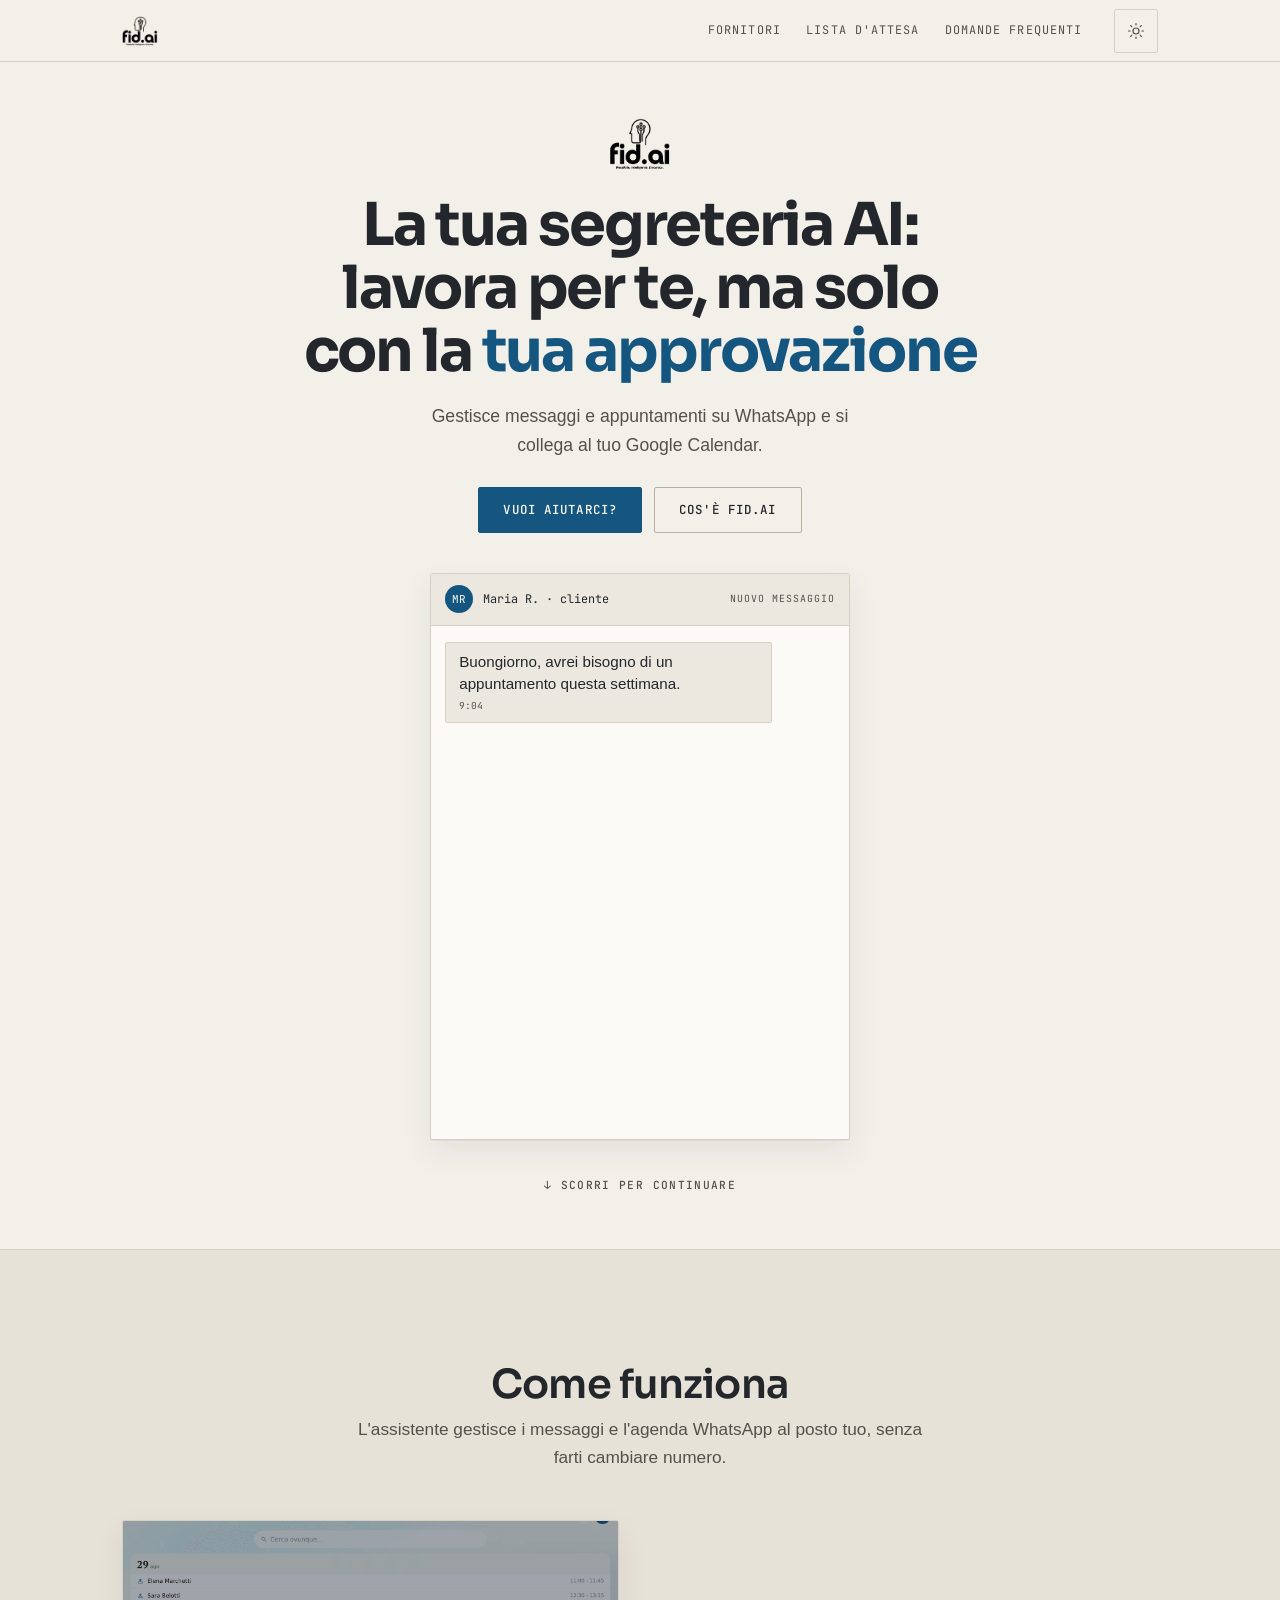
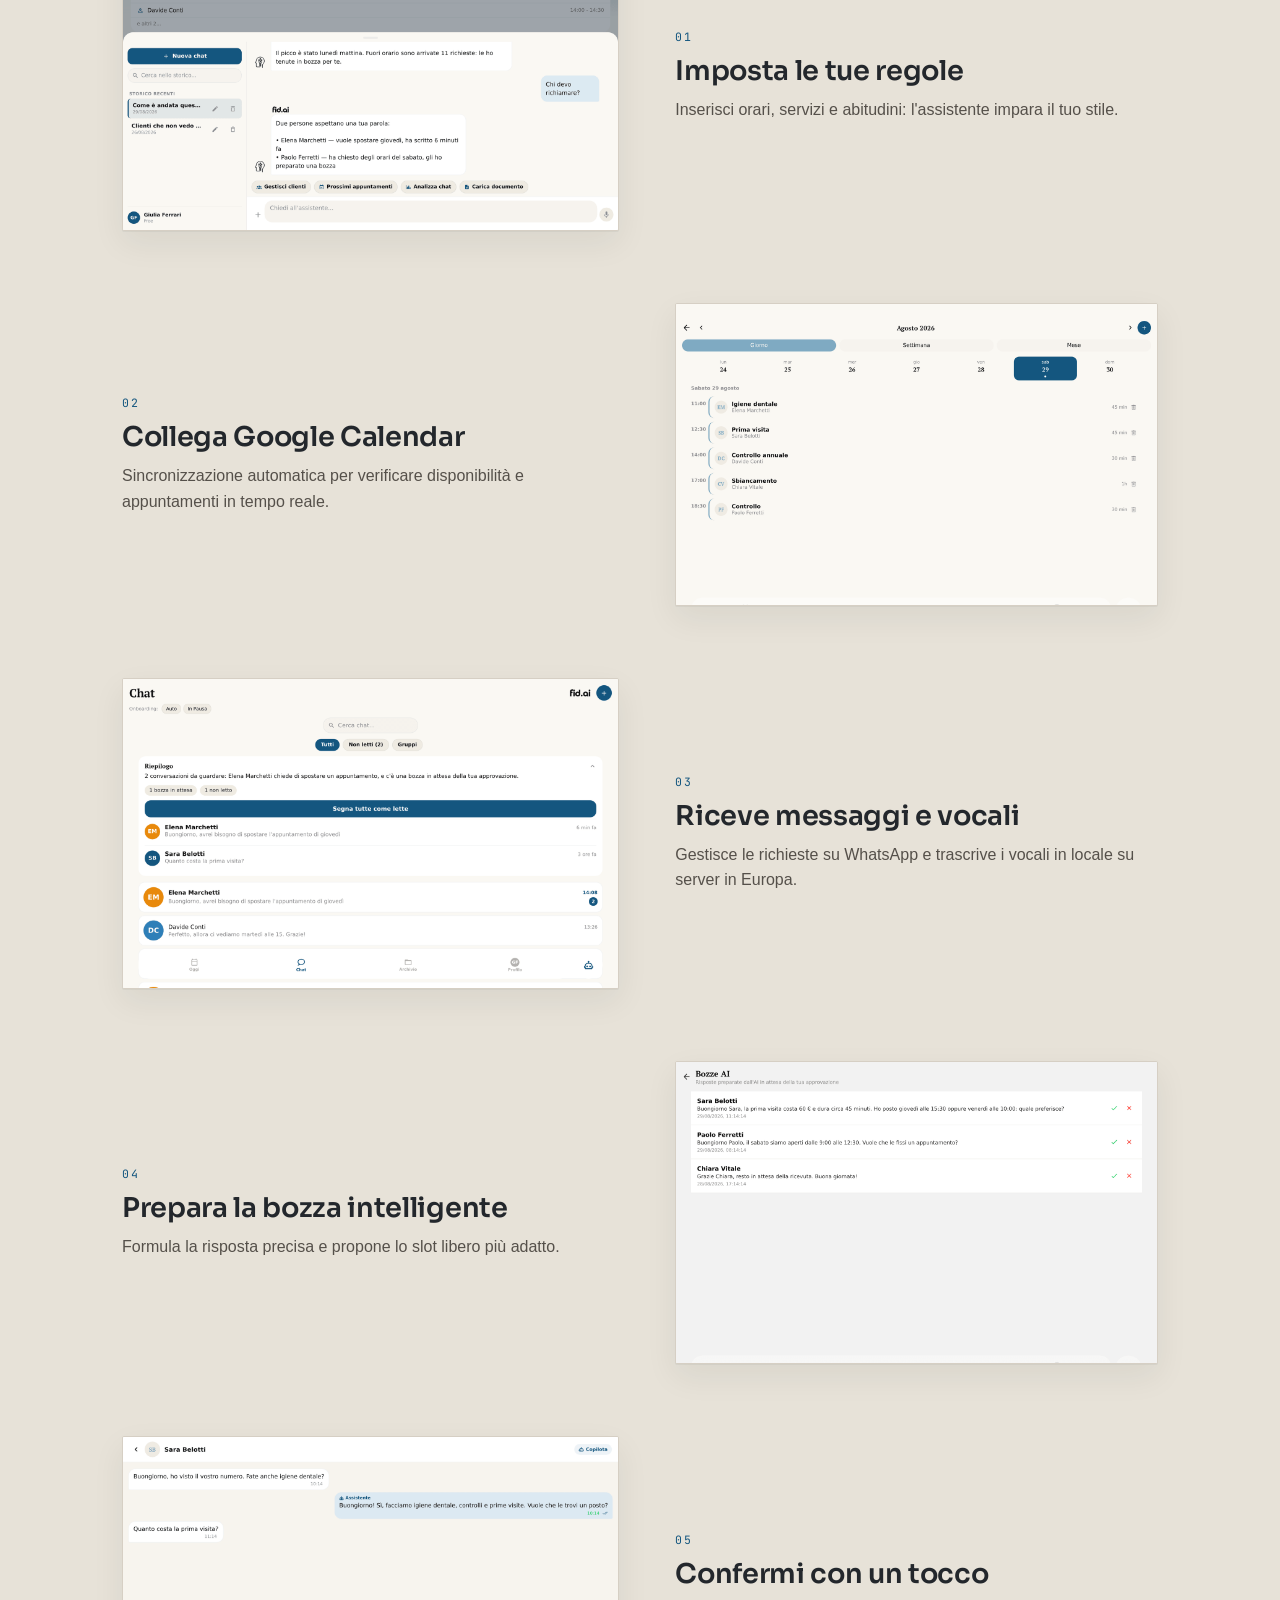
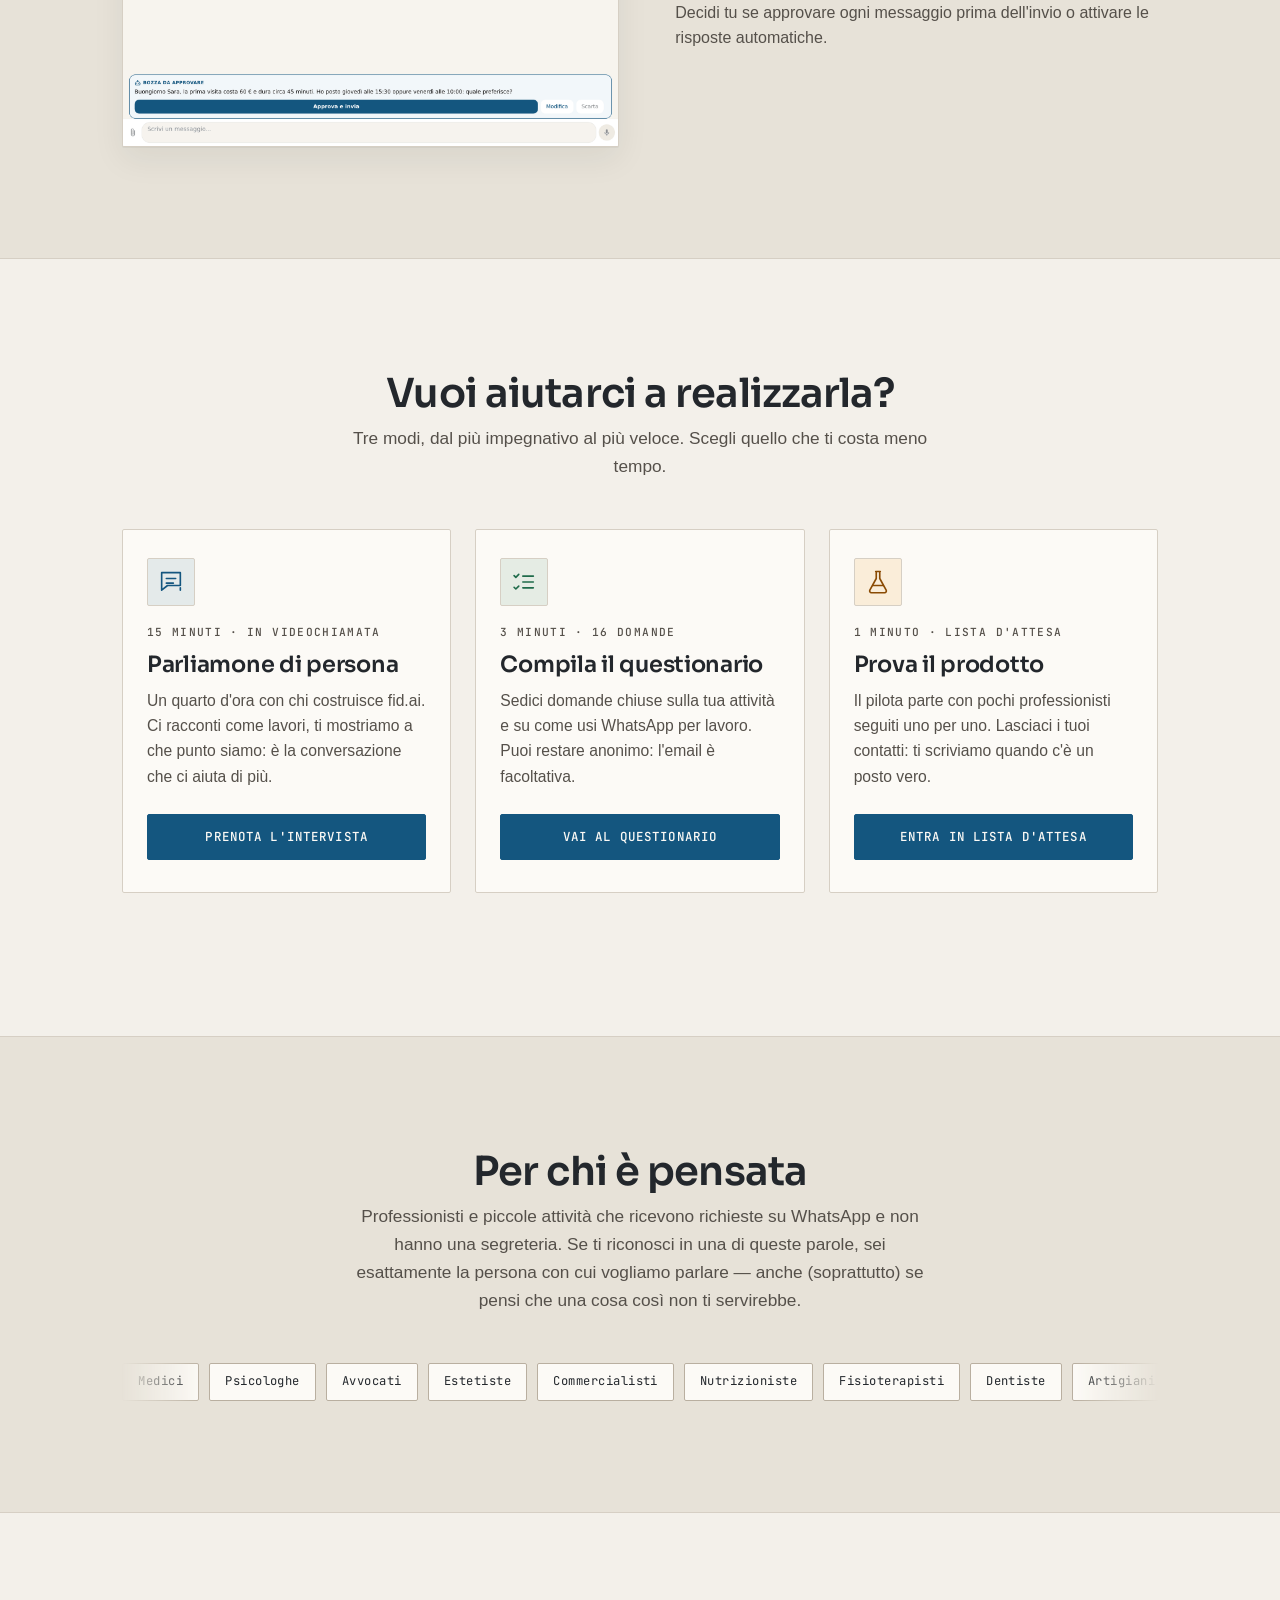
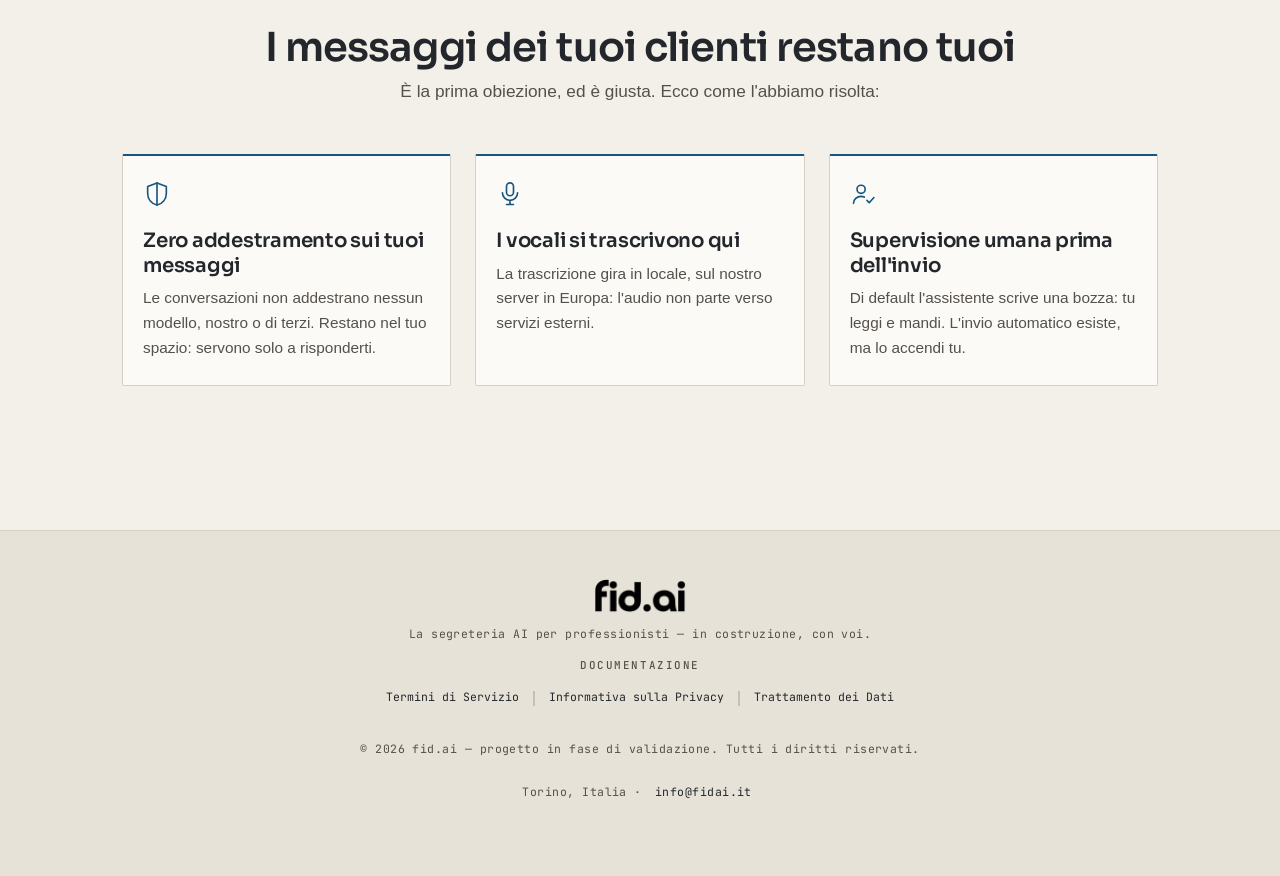
==== commit f9d499a4: "giro 24 · 2: fornitori veri — OpenRouter verso Google Gemini (riserva Google) al posto di OpenAI Pag" ====
--- a/index.html
+++ b/index.html
@@ -26,12 +26,10 @@
     <link rel="icon" href="images/favicon.png" type="image/png">
 
 
-    <!-- Caratteri: Sora per i titoli (sans geometrico: 700 per l'h1, 600 per
-         gli altri) e JetBrains Mono per etichette, numeri e comandi.
-         Il corpo del testo usa il carattere di sistema: nessun altro download. -->
-    <link rel="preconnect" href="https://fonts.googleapis.com">
-    <link rel="preconnect" href="https://fonts.gstatic.com" crossorigin>
-    <link href="https://fonts.googleapis.com/css2?family=Sora:wght@600;700&amp;family=JetBrains+Mono:wght@400;500&amp;display=swap" rel="stylesheet">
+    <!-- Caratteri: Sora per i titoli e JetBrains Mono per etichette, numeri e
+         comandi, ospitati qui in fonts/ e dichiarati in css/style.css: nessuna
+         richiesta a Google o ad altri. Il corpo del testo usa il carattere di sistema. -->
+    <link rel="preload" href="fonts/sora-latin.woff2" as="font" type="font/woff2" crossorigin>
 
     <!-- Foglio di stile unico: nessuna libreria esterna, nessun tracker. -->
     <link rel="stylesheet" href="css/style.css">
@@ -72,7 +70,7 @@
             </a>
             <div class="navbar-collapse" id="navbarNavContent">
                 <ul class="navbar-nav">
-                    <li class="nav-item"><a class="nav-link" href="resources/partner.html">Partner</a></li>
+                    <li class="nav-item"><a class="nav-link" href="resources/partner.html">Fornitori</a></li>
                     <li class="nav-item"><a class="nav-link" href="lista-attesa.html">Lista d'attesa</a></li>
                     <li class="nav-item"><a class="nav-link" href="resources/faq.html">Domande frequenti</a></li>
                 </ul>
--- a/css/style.css
+++ b/css/style.css
@@ -17,6 +17,27 @@
  *   9. Movimento: ingresso, comparsa allo scorrimento, prefers-reduced-motion
  */
 
+/* Caratteri ospitati sul sito (giro 24, 15/09/2026): il sottoinsieme latin dei
+ * file variabili di Google Fonts, scaricato una volta e servito da fonts/.
+ * Nessuna richiesta esterna: l'indirizzo IP di chi visita non arriva a Google.
+ * Un file per famiglia copre tutti i pesi usati (Sora 600-700, JetBrains 400-500). */
+@font-face {
+    font-family: 'Sora';
+    font-style: normal;
+    font-weight: 600 700;
+    font-display: swap;
+    src: url('../fonts/sora-latin.woff2') format('woff2');
+    unicode-range: U+0000-00FF, U+0131, U+0152-0153, U+02BB-02BC, U+02C6, U+02DA, U+02DC, U+0304, U+0308, U+0329, U+2000-206F, U+20AC, U+2122, U+2191, U+2193, U+2212, U+2215, U+FEFF, U+FFFD;
+}
+@font-face {
+    font-family: 'JetBrains Mono';
+    font-style: normal;
+    font-weight: 400 500;
+    font-display: swap;
+    src: url('../fonts/jetbrains-mono-latin.woff2') format('woff2');
+    unicode-range: U+0000-00FF, U+0131, U+0152-0153, U+02BB-02BC, U+02C6, U+02DA, U+02DC, U+0304, U+0308, U+0329, U+2000-206F, U+20AC, U+2122, U+2191, U+2193, U+2212, U+2215, U+FEFF, U+FFFD;
+}
+
 /* ========================================================================= */
 /* 1. Variabili                                                              */
 /* ========================================================================= */
@@ -133,7 +154,7 @@
 /* Etichette monospaziate: piccole, maiuscole, spaziate — il contrario esatto
  * del tracking stretto dei titoli. E' il contrasto che regge tutto. */
 .eyebrow, .invito-badge, .q-progress-label, .step-number, .footer-subtitle,
-.nav-link, .cta-nav-button, .btn, .field-label, .q-number,
+.nav-link, .btn, .field-label, .q-number,
 .pricing-plan-target, .partner-card-subtitle, .document-date, .scroll-hint,
 .q-step-title, .target-tag, .pricing-plan-iva, .theme-toggle {
     font-family: var(--font-mono);
@@ -195,7 +216,6 @@
     margin-inline: -.75rem;
 }
 .row > [class*="col-"] { padding-inline: .75rem; margin-bottom: 1.5rem; flex: 0 0 100%; max-width: 100%; }
-.g-4 > [class*="col-"] { margin-bottom: 1.5rem; }
 .g-5 > [class*="col-"], .gy-4 > [class*="col-"] { margin-bottom: 2rem; }
 .justify-content-center { justify-content: center; }
 .align-items-center { align-items: center; }
@@ -233,6 +253,8 @@
 .fw-normal { font-weight: 400; }
 .gap-2 { gap: .75rem; }
 .lead { font-size: 1.15rem; }
+.fs-sm { font-size: .95rem; }
+.measure-wide { max-width: 720px; }
 .text-muted { color: var(--text-muted); }
 .border-0 { border: 0; }
 @media (min-width: 768px) { .mt-md-5 { margin-top: 2.5rem; } }
@@ -298,14 +320,6 @@
 .nav-link:hover { color: var(--text-base); background-size: 100% 1px; }
 .nav-link.active { color: var(--text-base); background-size: 100% 1px; }
 
-.cta-nav-button {
-    min-height: 44px;
-    padding-inline: 1rem;
-    border: 1px solid var(--accent);
-    background: var(--accent);
-    color: var(--on-accent) !important;
-}
-.cta-nav-button:hover { background: var(--accent-strong); border-color: var(--accent-strong); }
 
 /* Interruttore del tema: sole/luna, 44 px di area toccabile. */
 .theme-toggle {
@@ -363,7 +377,6 @@
         border-bottom: 1px solid var(--line);
         background-image: none;
     }
-    .cta-nav-button { margin-top: 1rem; width: 100%; justify-content: center; border-bottom: 1px solid var(--accent); }
 }
 @media (min-width: 900px) {
     .navbar-collapse { margin-left: auto; }
@@ -423,7 +436,7 @@
 .hero-logo-img { height: 52px; width: auto; margin: 0 auto 1.5rem; }
 
 .hero-title {
-    font-size: clamp(2.2rem, 5.6vw, 3.7rem);
+    font-size: clamp(1.35rem, 7vw, 3.7rem);
     letter-spacing: -0.036em;
     line-height: 1.06;
     max-width: 20ch;
@@ -665,7 +678,8 @@
 /* ========================================================================= */
 /* 7. Pagine interne                                                         */
 /* ========================================================================= */
-.page-container { padding-block: clamp(3rem, 7vw, 5rem); }
+/* Tutte le pagine interne respirano uguale: stesso blocco di margini. */
+.page-container, .questionario-section, .waitlist-section { padding-block: clamp(3rem, 7vw, 5rem); }
 .content-page-wrapper, .document-content {
     max-width: 860px;
     margin-inline: auto;
@@ -680,14 +694,15 @@
 .document-hint { color: var(--text-muted); font-size: .95rem; }
 .h2-custom { font-size: clamp(1.75rem, 3.6vw, 2.5rem); letter-spacing: -0.022em; }
 
-/* Documenti legali: ogni articolo e' un <details>, chiuso. */
-.legal-sections { display: flex; flex-direction: column; gap: .5rem; margin-top: 2rem; }
-.legal-section {
+/* Fisarmoniche: articoli legali (.legal-section) e domande frequenti
+ * (.accordion-item) sono la stessa cosa, quindi hanno un vestito solo. */
+.legal-sections, .accordion { display: flex; flex-direction: column; gap: .5rem; margin-top: 2rem; }
+.legal-section, .accordion-item {
     border: 1px solid var(--line);
     border-radius: var(--radius);
     background: var(--surface);
 }
-.legal-section > summary {
+.legal-section > summary, .accordion-item > summary {
     list-style: none;
     cursor: pointer;
     padding: 1rem 1.2rem;
@@ -703,20 +718,24 @@
     color: var(--text-base);
     margin: 0;
 }
-.legal-section > summary::-webkit-details-marker { display: none; }
-.legal-section > summary::after {
+.legal-section > summary::-webkit-details-marker,
+.accordion-item > summary::-webkit-details-marker { display: none; }
+.legal-section > summary::after, .accordion-item > summary::after {
     content: "+";
     margin-left: auto;
     font-family: var(--font-mono);
     color: var(--accent);
     font-size: 1.1rem;
 }
-.legal-section[open] > summary::after { content: "–"; }
-.legal-section > summary:hover { background: var(--surface-2); }
-.legal-section-body { padding: 0 1.2rem 1.25rem; }
+.legal-section[open] > summary::after,
+.accordion-item[open] > summary::after { content: "–"; }
+.legal-section > summary:hover, .accordion-item > summary:hover { background: var(--surface-2); }
+.legal-section-body, .accordion-body { padding: 0 1.2rem 1.25rem; }
 .legal-section-body h3 { font-size: 1.15rem; margin-top: 1.5rem; }
 .legal-section-body p, .legal-section-body li { color: var(--text-muted); font-size: .99rem; }
-.legal-section h2, .legal-section summary h2 { font-size: inherit; margin: 0; font-family: inherit; }
+.accordion-body p { color: var(--text-muted); margin-bottom: 0; }
+.legal-section h2, .legal-section summary h2,
+.accordion-header { font-size: inherit; margin: 0; font-family: inherit; }
 
 table, .table-dpa {
     width: 100%;
@@ -741,42 +760,7 @@
     .table-dpa td:last-child { border-bottom: 0; }
 }
 
-/* Schede generiche: FAQ (details), partner, suggerimenti. */
-.accordion { display: flex; flex-direction: column; gap: .5rem; margin-top: 2rem; }
-.accordion-item {
-    border: 1px solid var(--line);
-    border-radius: var(--radius);
-    background: var(--surface);
-}
-.accordion-item > summary {
-    list-style: none;
-    cursor: pointer;
-    padding: 1rem 1.2rem;
-    min-height: 56px;
-    display: flex;
-    align-items: center;
-    gap: .75rem;
-    font-family: var(--font-display);
-    font-size: 1.12rem;
-    font-weight: 600;
-    letter-spacing: -0.014em;
-    line-height: 1.3;
-    color: var(--text-base);
-}
-.accordion-item > summary::-webkit-details-marker { display: none; }
-.accordion-item > summary::after {
-    content: "+";
-    margin-left: auto;
-    font-family: var(--font-mono);
-    color: var(--accent);
-    font-size: 1.1rem;
-}
-.accordion-item[open] > summary::after { content: "–"; }
-.accordion-item > summary:hover { background: var(--surface-2); }
-.accordion-body { padding: 0 1.2rem 1.25rem; }
-.accordion-body p { color: var(--text-muted); margin-bottom: 0; }
-.accordion-header { margin: 0; font-size: inherit; font-family: inherit; }
-
+/* Schede: partner, suggerimenti, concetti, grazie. */
 .partner-card, .content-item, .concept-box, .thankyou-card {
     border: 1px solid var(--line);
     border-radius: var(--radius);
@@ -829,6 +813,7 @@
 .pricing-plan-iva { display: block; font-size: .74rem; letter-spacing: .02em;
     color: var(--text-muted); margin-bottom: 1rem; }
 .pricing-plan-messages { color: var(--text-muted); font-size: .94rem; }
+.pricing-plan-card .content-list { max-width: 280px; }
 .pricing-promo-badge {
     display: inline-flex; align-items: center; gap: .4rem;
     font-family: var(--font-mono); font-size: .68rem;
@@ -867,7 +852,9 @@
     font-family: var(--font-body);
     font-size: 1rem;
     color: var(--text-base);
-    background: var(--surface);
+    /* background-COLOR, non la scorciatoia: la scorciatoia cancellava la
+       freccetta disegnata sopra per <select> e il campo restava senza. */
+    background-color: var(--surface);
     border: 1px solid var(--line-strong);
     border-radius: var(--radius);
     transition: border-color .14s ease, box-shadow .14s ease;
@@ -878,9 +865,9 @@
     box-shadow: 0 0 0 2px var(--accent-soft);
 }
 textarea { min-height: 120px; resize: vertical; }
-.consent-row { display: flex; align-items: flex-start; gap: .65rem; }
-.consent-row { min-height: 44px; }
-.consent-row input[type="checkbox"] { width: 24px; height: 24px; min-height: 24px; margin-top: .1rem; accent-color: var(--accent); }
+.consent-row { display: flex; align-items: flex-start; gap: .65rem; min-height: 44px; }
+.consent-row input[type="checkbox"] { flex: 0 0 auto; width: 24px; height: 24px; min-height: 24px;
+    margin-top: .1rem; accent-color: var(--accent); }
 /* Un link «a blocco» e' un comando, non una parola nel testo: area piena. */
 .text-link.d-block { display: inline-flex; align-items: center; gap: .4rem; min-height: 44px; }
 .consent-row label { font-size: .93rem; color: var(--text-muted); }
@@ -901,7 +888,6 @@
 .site-form button[disabled] { opacity: .6; cursor: progress; }
 
 /* ------------------------------ Questionario ----------------------------- */
-.questionario-section { padding-block: clamp(3rem, 7vw, 5rem); }
 .q-progress { position: sticky; top: var(--header-h); z-index: 900; background: var(--bg-canvas);
     padding: .75rem 0 1rem; border-bottom: 1px solid var(--line); margin-bottom: 2rem; }
 .q-progress-label { display: block; margin-bottom: .4rem; }
@@ -929,7 +915,7 @@
     transition: border-color .14s ease, background-color .14s ease;
 }
 .q-option:hover { border-color: var(--line-strong); background: var(--surface-2); }
-.q-option input { accent-color: var(--accent); width: 18px; height: 18px; min-height: 18px; }
+.q-option input { flex: 0 0 auto; accent-color: var(--accent); width: 18px; height: 18px; min-height: 18px; }
 .q-option:has(input:checked) { border-color: var(--accent); background: var(--accent-soft); }
 .q-other-text { margin-top: .5rem; }
 .q-note, .q-closing { color: var(--text-muted); font-size: .92rem; }
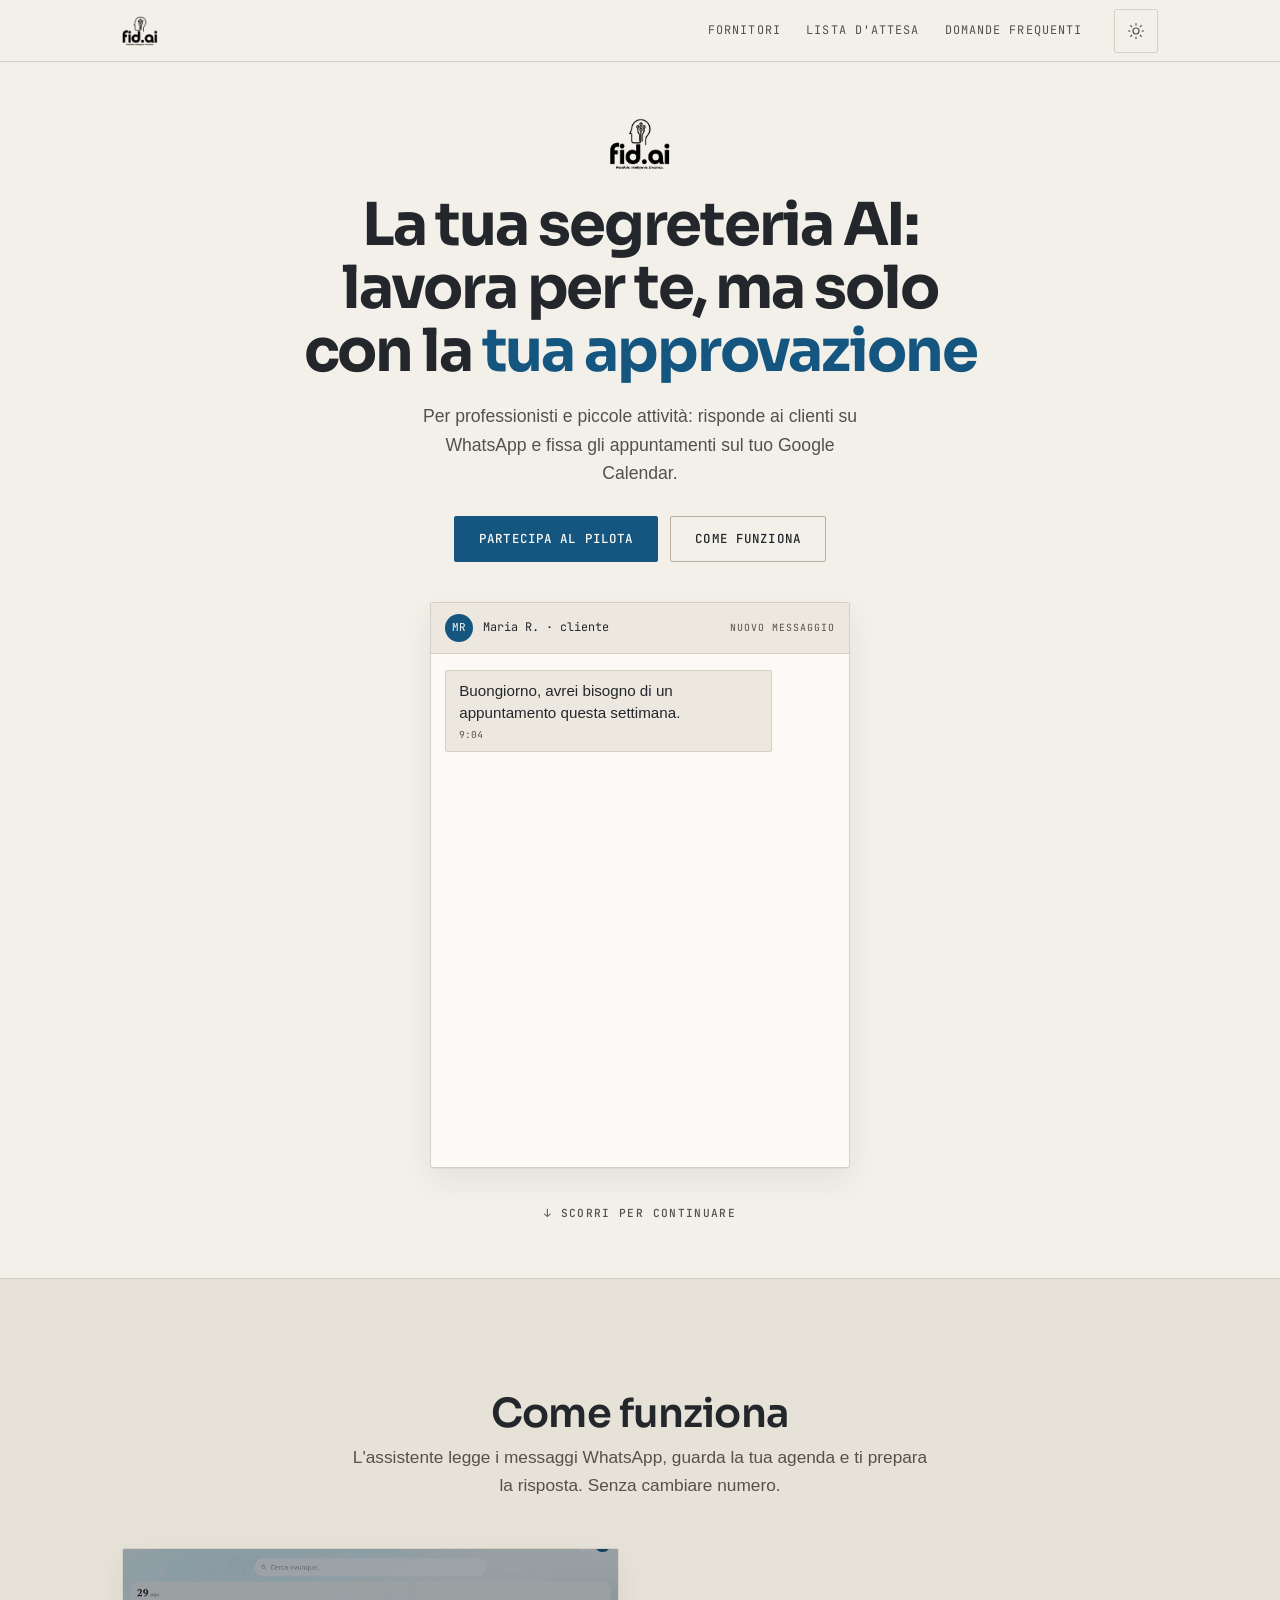
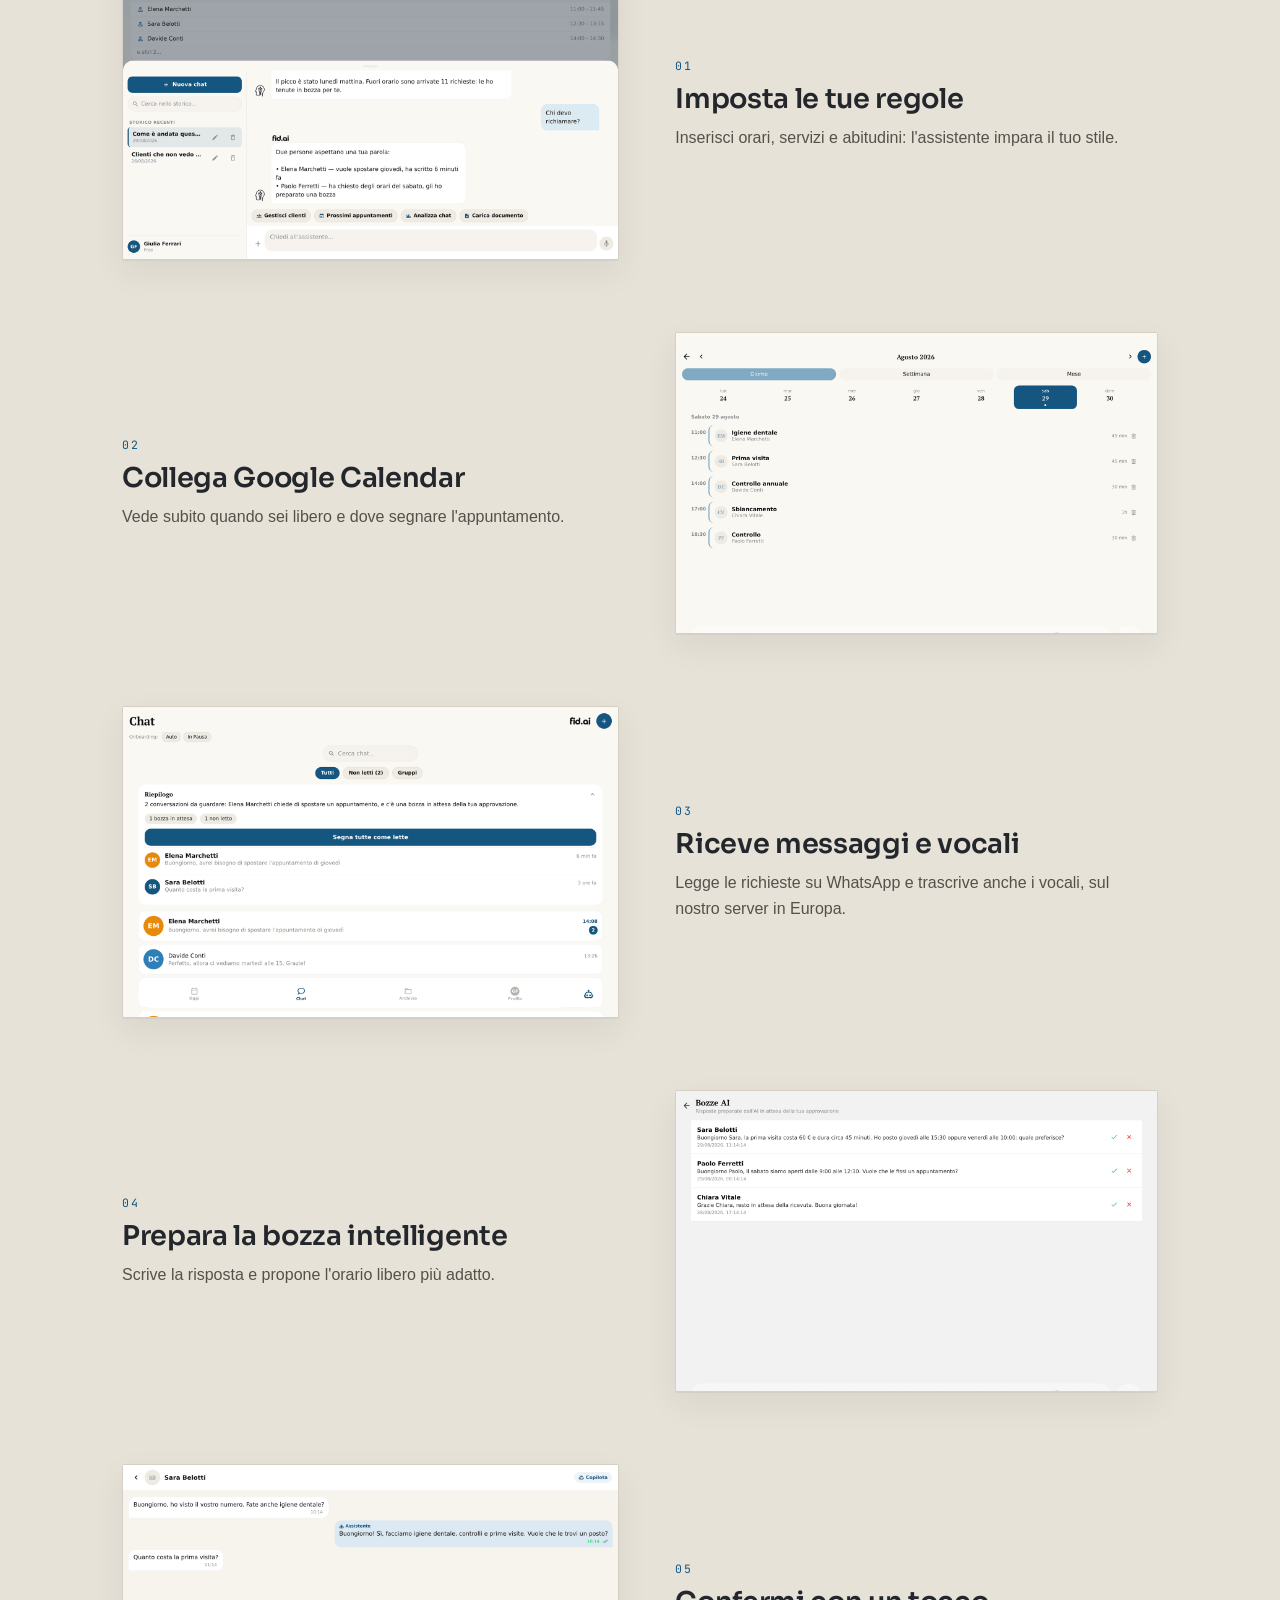
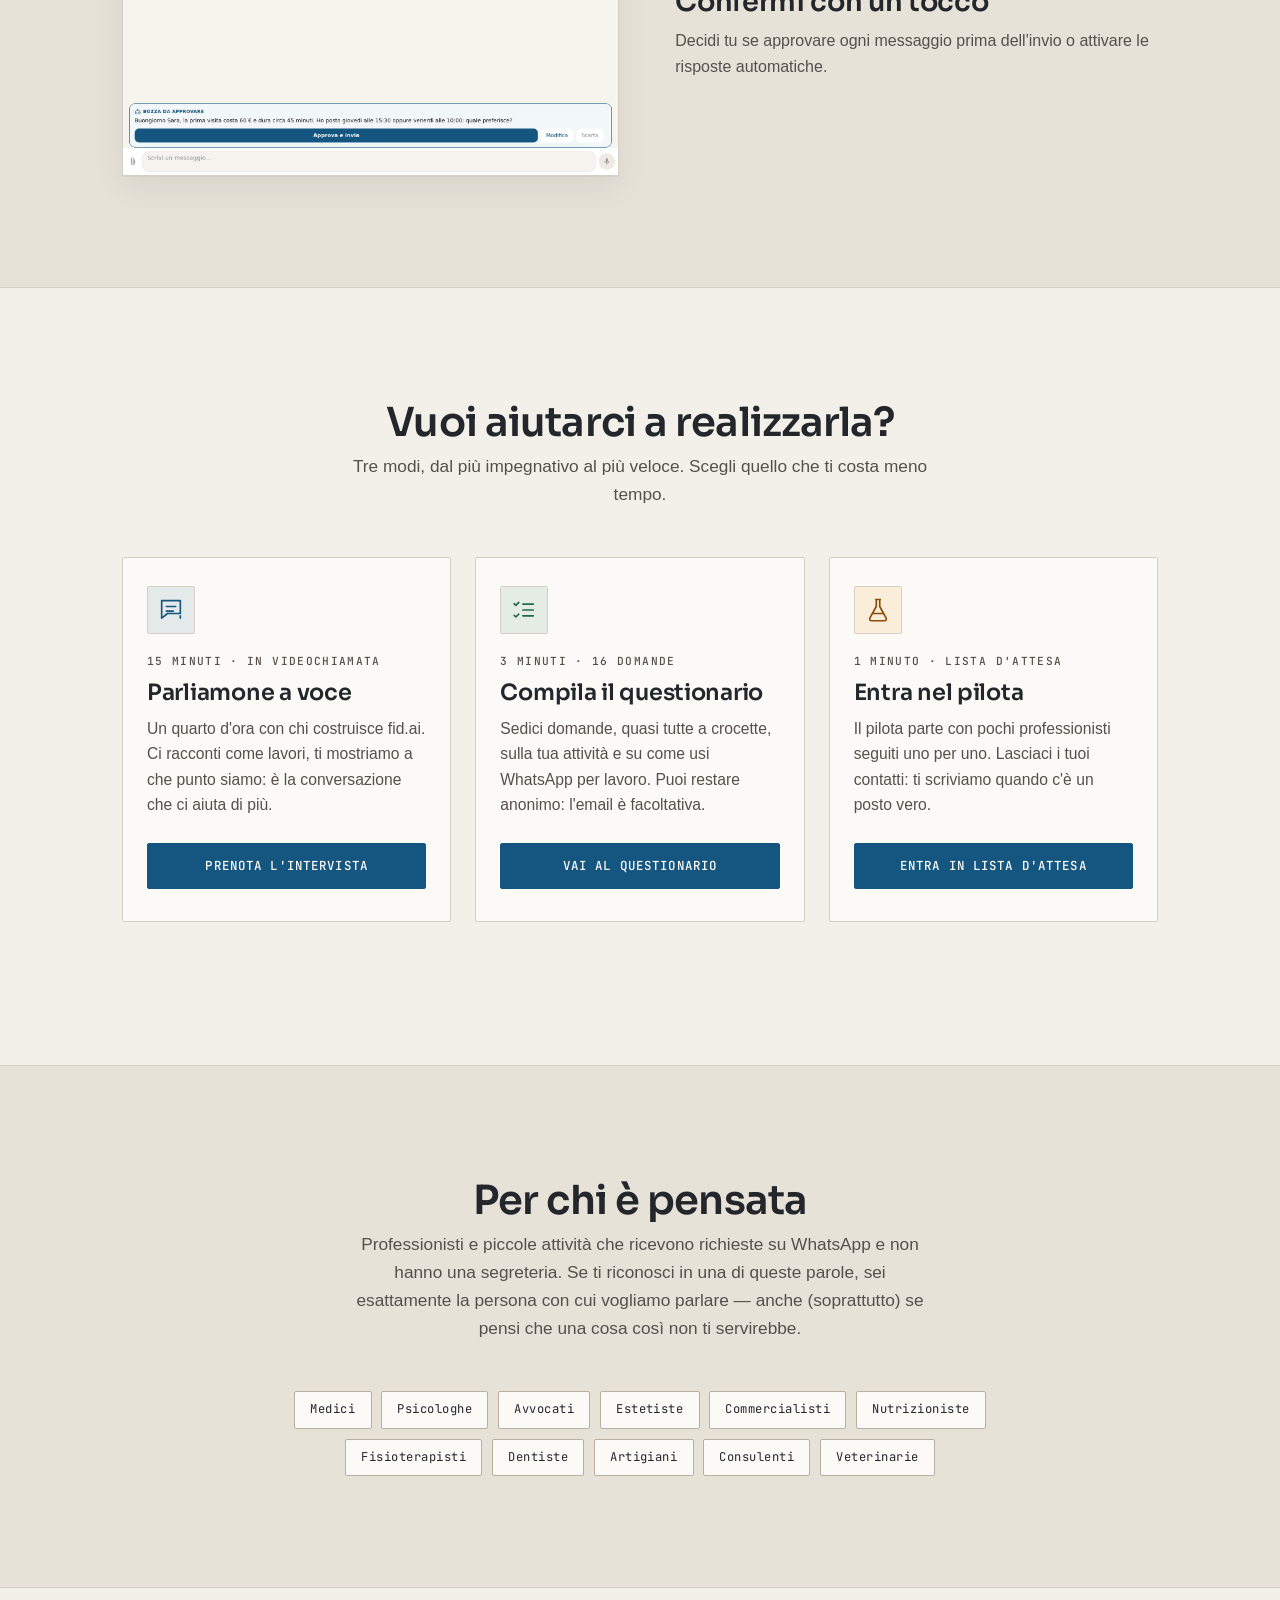
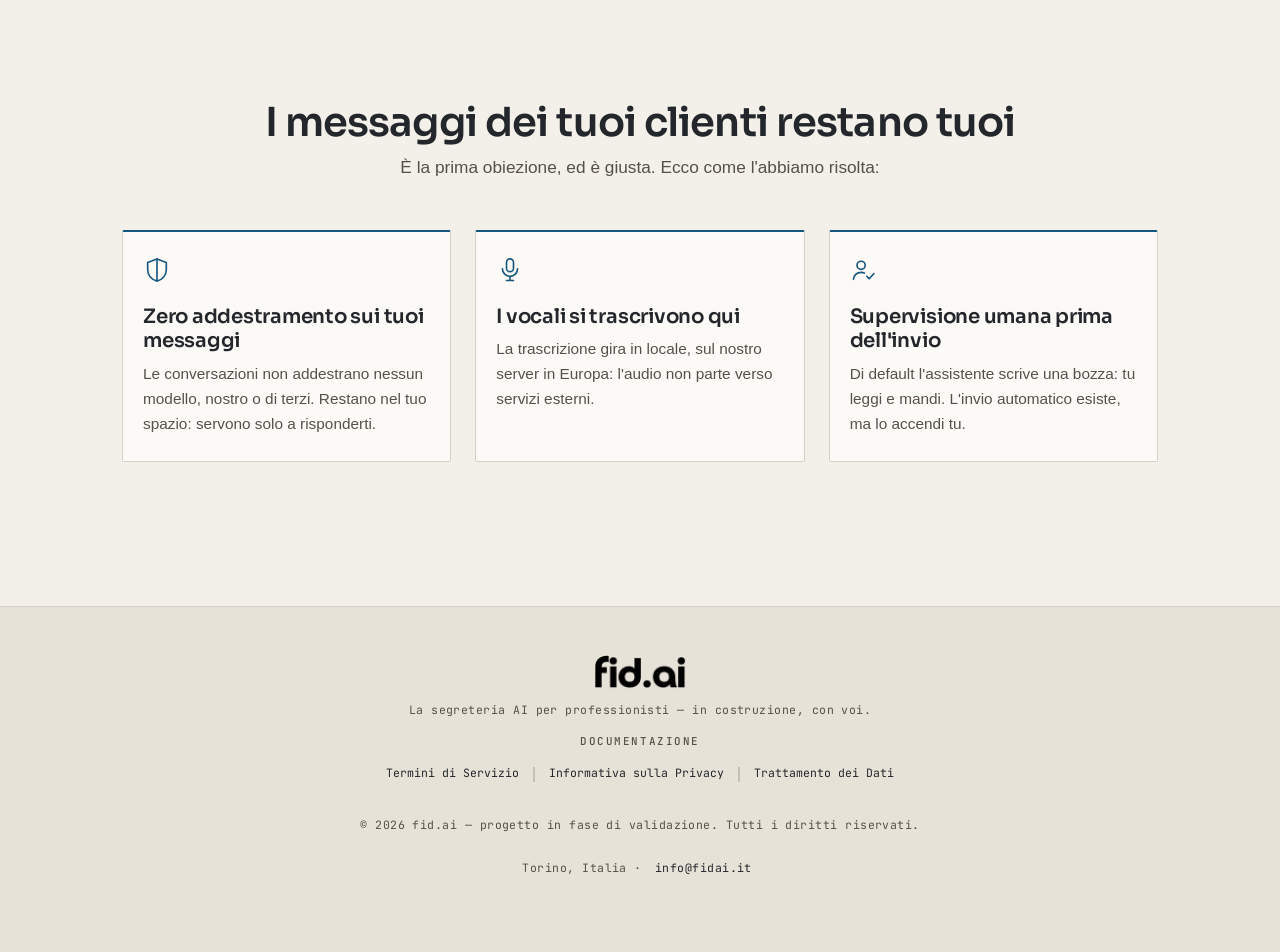
==== commit 4134c3cd: "giro 24 · 11: professioni ferme e tutte visibili (lista vera al posto della fascia animata da 42 s, " ====
--- a/index.html
+++ b/index.html
@@ -24,6 +24,9 @@
     <meta name="twitter:description" content="fid.ai è in fase di validazione: la segreteria AI per professionisti e piccole attività, collegata al tuo Google Calendar. Raccontaci come gestisci i messaggi di lavoro — intervista, questionario o lista d'attesa del pilota.">
     <meta name="twitter:image" content="https://fidai.it/images/app/conversazioni-desktop.png">
     <link rel="icon" href="images/favicon.png" type="image/png">
+    <link rel="apple-touch-icon" href="images/apple-touch-icon.png">
+    <meta name="theme-color" content="#F3F0EA" media="(prefers-color-scheme: light)">
+    <meta name="theme-color" content="#141920" media="(prefers-color-scheme: dark)">
 
 
     <!-- Caratteri: Sora per i titoli e JetBrains Mono per etichette, numeri e
@@ -100,11 +103,11 @@
                 <span class="hero-line">con la <em>tua approvazione</em></span>
             </h1>
             <p class="hero-subheadline lead">
-                Gestisce messaggi e appuntamenti su WhatsApp e si collega al tuo Google Calendar.
+                Per professionisti e piccole attività: risponde ai clienti su WhatsApp e fissa gli appuntamenti sul tuo Google Calendar.
             </p>
             <div class="hero-actions gap-2">
-                <a href="#collabora" class="btn btn-primary">Vuoi aiutarci?</a>
-                <a href="#come-funziona" class="btn btn-outline-secondary">Cos'è fid.ai</a>
+                <a href="#collabora" class="btn btn-primary">Partecipa al pilota</a>
+                <a href="#come-funziona" class="btn btn-outline-secondary">Come funziona</a>
             </div>
 
             <div class="hero-demo" id="heroDemo" role="group"
@@ -149,7 +152,7 @@
         <div class="container">
             <h2 class="section-title text-center" data-reveal="lines">Come funziona</h2>
             <p class="section-lead" data-reveal="up">
-                L'assistente gestisce i messaggi e l'agenda WhatsApp al posto tuo, senza farti cambiare numero.
+                L'assistente legge i messaggi WhatsApp, guarda la tua agenda e ti prepara la risposta. Senza cambiare numero.
             </p>
             <!-- Ogni passo mostra la schermata vera dell'app che gli corrisponde
                  (catturate sull'ambiente di prova interno, con dati inventati).
@@ -161,9 +164,14 @@
                     <figure class="step-shot" data-reveal="shot">
                         <picture>
                             <!-- Sul telefono la schermata del telefono, a tutta larghezza;
-                                 da tablet in su quella del computer, che riempie la riga. -->
+                                 da tablet in su quella del computer, che riempie la riga.
+                                 WebP senza perdita dove il browser lo legge, PNG altrimenti. -->
+                            <source media="(min-width: 620px)" srcset="images/app/assistente-desktop.webp" type="image/webp"
+                                    width="1600" height="1000">
                             <source media="(min-width: 620px)" srcset="images/app/assistente-desktop.png"
                                     width="1600" height="1000">
+                            <source srcset="images/app/assistente-telefono.webp" type="image/webp"
+                                    width="780" height="1688">
                             <img src="images/app/assistente-telefono.png" width="780" height="1688"
                                  loading="lazy" decoding="async" alt="Impostazioni delle regole dell'assistente">
                         </picture>
@@ -178,9 +186,14 @@
                     <figure class="step-shot" data-reveal="shot">
                         <picture>
                             <!-- Sul telefono la schermata del telefono, a tutta larghezza;
-                                 da tablet in su quella del computer, che riempie la riga. -->
+                                 da tablet in su quella del computer, che riempie la riga.
+                                 WebP senza perdita dove il browser lo legge, PNG altrimenti. -->
+                            <source media="(min-width: 620px)" srcset="images/app/agenda-desktop.webp" type="image/webp"
+                                    width="1600" height="1000">
                             <source media="(min-width: 620px)" srcset="images/app/agenda-desktop.png"
                                     width="1600" height="1000">
+                            <source srcset="images/app/agenda-telefono.webp" type="image/webp"
+                                    width="780" height="1688">
                             <img src="images/app/agenda-telefono.png" width="780" height="1688"
                                  loading="lazy" decoding="async" alt="Sincronizzazione Google Calendar">
                         </picture>
@@ -188,16 +201,21 @@
                     <div class="step-body" data-reveal="up">
                         <span class="step-number" data-reveal="type">02</span>
                         <h3 class="step-title">Collega Google Calendar</h3>
-                        <p>Sincronizzazione automatica per verificare disponibilità e appuntamenti in tempo reale.</p>
+                        <p>Vede subito quando sei libero e dove segnare l'appuntamento.</p>
                     </div>
                 </li>
                 <li class="step-row">
                     <figure class="step-shot" data-reveal="shot">
                         <picture>
                             <!-- Sul telefono la schermata del telefono, a tutta larghezza;
-                                 da tablet in su quella del computer, che riempie la riga. -->
+                                 da tablet in su quella del computer, che riempie la riga.
+                                 WebP senza perdita dove il browser lo legge, PNG altrimenti. -->
+                            <source media="(min-width: 620px)" srcset="images/app/conversazioni-desktop.webp" type="image/webp"
+                                    width="1600" height="1000">
                             <source media="(min-width: 620px)" srcset="images/app/conversazioni-desktop.png"
                                     width="1600" height="1000">
+                            <source srcset="images/app/conversazioni-telefono.webp" type="image/webp"
+                                    width="780" height="1688">
                             <img src="images/app/conversazioni-telefono.png" width="780" height="1688"
                                  loading="lazy" decoding="async" alt="Ricezione messaggi e vocali">
                         </picture>
@@ -205,16 +223,21 @@
                     <div class="step-body" data-reveal="up">
                         <span class="step-number" data-reveal="type">03</span>
                         <h3 class="step-title">Riceve messaggi e vocali</h3>
-                        <p>Gestisce le richieste su WhatsApp e trascrive i vocali in locale su server in Europa.</p>
+                        <p>Legge le richieste su WhatsApp e trascrive anche i vocali, sul nostro server in Europa.</p>
                     </div>
                 </li>
                 <li class="step-row">
                     <figure class="step-shot" data-reveal="shot">
                         <picture>
                             <!-- Sul telefono la schermata del telefono, a tutta larghezza;
-                                 da tablet in su quella del computer, che riempie la riga. -->
+                                 da tablet in su quella del computer, che riempie la riga.
+                                 WebP senza perdita dove il browser lo legge, PNG altrimenti. -->
+                            <source media="(min-width: 620px)" srcset="images/app/bozze-desktop.webp" type="image/webp"
+                                    width="1600" height="1000">
                             <source media="(min-width: 620px)" srcset="images/app/bozze-desktop.png"
                                     width="1600" height="1000">
+                            <source srcset="images/app/bozze-telefono.webp" type="image/webp"
+                                    width="780" height="1688">
                             <img src="images/app/bozze-telefono.png" width="780" height="1688"
                                  loading="lazy" decoding="async" alt="Preparazione bozza intelligente">
                         </picture>
@@ -222,16 +245,21 @@
                     <div class="step-body" data-reveal="up">
                         <span class="step-number" data-reveal="type">04</span>
                         <h3 class="step-title">Prepara la bozza intelligente</h3>
-                        <p>Formula la risposta precisa e propone lo slot libero più adatto.</p>
+                        <p>Scrive la risposta e propone l'orario libero più adatto.</p>
                     </div>
                 </li>
                 <li class="step-row">
                     <figure class="step-shot" data-reveal="shot">
                         <picture>
                             <!-- Sul telefono la schermata del telefono, a tutta larghezza;
-                                 da tablet in su quella del computer, che riempie la riga. -->
+                                 da tablet in su quella del computer, che riempie la riga.
+                                 WebP senza perdita dove il browser lo legge, PNG altrimenti. -->
+                            <source media="(min-width: 620px)" srcset="images/app/chat-desktop.webp" type="image/webp"
+                                    width="1600" height="1000">
                             <source media="(min-width: 620px)" srcset="images/app/chat-desktop.png"
                                     width="1600" height="1000">
+                            <source srcset="images/app/chat-telefono.webp" type="image/webp"
+                                    width="780" height="1688">
                             <img src="images/app/chat-telefono.png" width="780" height="1688"
                                  loading="lazy" decoding="async" alt="Conferma e invio con un tocco">
                         </picture>
@@ -259,7 +287,7 @@
                     <div class="invito-card">
                         <div class="invito-icon tone-blue"><svg class="icon icon-lg" viewBox="0 0 24 24" aria-hidden="true"><path d="M8 13h6M8 9h8"/><path d="M4 4h16v11H9l-5 4z"/><path d="M20 19v-2"/></svg></div>
                         <span class="invito-badge" data-reveal="type">15 minuti · in videochiamata</span>
-                        <h3 class="invito-title">Parliamone di persona</h3>
+                        <h3 class="invito-title">Parliamone a voce</h3>
                         <p class="invito-text">
                             Un quarto d'ora con chi costruisce fid.ai. Ci racconti come lavori, ti mostriamo a che
                             punto siamo: è la conversazione che ci aiuta di più.
@@ -274,7 +302,7 @@
                         <span class="invito-badge" data-reveal="type">3 minuti · 16 domande</span>
                         <h3 class="invito-title">Compila il questionario</h3>
                         <p class="invito-text">
-                            Sedici domande chiuse sulla tua attività e su come usi WhatsApp per lavoro. Puoi
+                            Sedici domande, quasi tutte a crocette, sulla tua attività e su come usi WhatsApp per lavoro. Puoi
                             restare anonimo: l'email è facoltativa.
                         </p>
                         <a class="btn btn-primary" href="questionario.html">Vai al questionario</a>
@@ -285,7 +313,7 @@
                     <div class="invito-card">
                         <div class="invito-icon tone-orange"><svg class="icon icon-lg" viewBox="0 0 24 24" aria-hidden="true"><path d="M10 3h4M10.5 3v6L5 19a1.5 1.5 0 0 0 1.3 2.2h11.4A1.5 1.5 0 0 0 19 19l-5.5-10V3"/><path d="M7.5 15h9"/></svg></div>
                         <span class="invito-badge" data-reveal="type">1 minuto · lista d'attesa</span>
-                        <h3 class="invito-title">Prova il prodotto</h3>
+                        <h3 class="invito-title">Entra nel pilota</h3>
                         <p class="invito-text">
                             Il pilota parte con pochi professionisti seguiti uno per uno. Lasciaci i tuoi contatti:
                             ti scriviamo quando c'è un posto vero.
@@ -307,36 +335,21 @@
                  segreteria. Se ti riconosci in una di queste parole, sei esattamente la persona con cui vogliamo
                  parlare — anche (soprattutto) se pensi che una cosa così non ti servirebbe.
              </p>
-             <div class="profession-ticker" data-reveal="up" aria-label="Professioni per cui stiamo costruendo fid.ai">
-                 <div class="profession-ticker-track">
-                     <div class="profession-ticker-group">
-                         <span class="target-tag">Medici</span>
-                         <span class="target-tag">Psicologhe</span>
-                         <span class="target-tag">Avvocati</span>
-                         <span class="target-tag">Estetiste</span>
-                         <span class="target-tag">Commercialisti</span>
-                         <span class="target-tag">Nutrizioniste</span>
-                         <span class="target-tag">Fisioterapisti</span>
-                         <span class="target-tag">Dentiste</span>
-                         <span class="target-tag">Artigiani</span>
-                         <span class="target-tag">Consulenti</span>
-                         <span class="target-tag">Veterinarie</span>
-                     </div>
-                     <div class="profession-ticker-group" aria-hidden="true">
-                         <span class="target-tag">Medici</span>
-                         <span class="target-tag">Psicologhe</span>
-                         <span class="target-tag">Avvocati</span>
-                         <span class="target-tag">Estetiste</span>
-                         <span class="target-tag">Commercialisti</span>
-                         <span class="target-tag">Nutrizioniste</span>
-                         <span class="target-tag">Fisioterapisti</span>
-                         <span class="target-tag">Dentiste</span>
-                         <span class="target-tag">Artigiani</span>
-                         <span class="target-tag">Consulenti</span>
-                         <span class="target-tag">Veterinarie</span>
-                     </div>
-                 </div>
-             </div>
+             <!-- Giro 24: professioni ferme e tutte visibili. Prima scorrevano in una fascia
+                  da 42 secondi senza pausa: sul telefono se ne vedevano tre alla volta. -->
+             <ul class="profession-list" data-reveal="up" aria-label="Professioni per cui stiamo costruendo fid.ai">
+                 <li class="target-tag">Medici</li>
+                 <li class="target-tag">Psicologhe</li>
+                 <li class="target-tag">Avvocati</li>
+                 <li class="target-tag">Estetiste</li>
+                 <li class="target-tag">Commercialisti</li>
+                 <li class="target-tag">Nutrizioniste</li>
+                 <li class="target-tag">Fisioterapisti</li>
+                 <li class="target-tag">Dentiste</li>
+                 <li class="target-tag">Artigiani</li>
+                 <li class="target-tag">Consulenti</li>
+                 <li class="target-tag">Veterinarie</li>
+             </ul>
          </div>
     </section>
 
--- a/css/style.css
+++ b/css/style.css
@@ -218,7 +218,6 @@
 .row > [class*="col-"] { padding-inline: .75rem; margin-bottom: 1.5rem; flex: 0 0 100%; max-width: 100%; }
 .g-5 > [class*="col-"], .gy-4 > [class*="col-"] { margin-bottom: 2rem; }
 .justify-content-center { justify-content: center; }
-.align-items-center { align-items: center; }
 .align-items-start { align-items: flex-start; }
 
 @media (min-width: 768px) {
@@ -233,9 +232,6 @@
 .text-start  { text-align: left; }
 .mx-auto { margin-inline: auto; }
 .mx-1 { margin-inline: .25rem; }
-.ms-1 { margin-left: .25rem; }
-.me-1 { margin-right: .25rem; }
-.ms-auto { margin-left: auto; }
 .mb-0 { margin-bottom: 0 !important; }
 .mb-2 { margin-bottom: .5rem; }
 .mb-3 { margin-bottom: 1rem; }
@@ -256,7 +252,6 @@
 .fs-sm { font-size: .95rem; }
 .measure-wide { max-width: 720px; }
 .text-muted { color: var(--text-muted); }
-.border-0 { border: 0; }
 @media (min-width: 768px) { .mt-md-5 { margin-top: 2.5rem; } }
 
 .visually-hidden {
@@ -409,7 +404,6 @@
 .btn-primary:hover { background: var(--accent-strong); border-color: var(--accent-strong); color: var(--on-accent); }
 .btn-outline-secondary { background: transparent; border-color: var(--line-strong); color: var(--text-base); }
 .btn-outline-secondary:hover { border-color: var(--text-base); background: var(--surface-2); }
-.btn-sm { min-height: 44px; padding: .45rem 1rem; font-size: .72rem; }
 .btn-lg { min-height: 52px; padding: .8rem 2rem; }
 .btn:disabled, .btn[aria-disabled="true"] { opacity: .55; cursor: not-allowed; }
 
@@ -641,13 +635,11 @@
 
 /* ------------------------------ Professioni ------------------------------ */
 .target-audience-section { background: var(--bg-deep); }
-.profession-ticker {
-    overflow: hidden;
-    -webkit-mask-image: linear-gradient(90deg, transparent, #000 8%, #000 92%, transparent);
-    mask-image: linear-gradient(90deg, transparent, #000 8%, #000 92%, transparent);
-}
-.profession-ticker-track { display: flex; width: max-content; animation: profession-ticker-scroll 42s linear infinite; }
-.profession-ticker-group { display: flex; gap: .6rem; padding-right: .6rem; }
+.profession-list {
+    list-style: none; margin: 0 auto; padding: 0;
+    display: flex; flex-wrap: wrap; justify-content: center; gap: .6rem;
+    max-width: 780px;
+}
 .target-tag {
     white-space: nowrap;
     padding: .5rem .95rem;
@@ -658,7 +650,6 @@
     font-size: .76rem;
     letter-spacing: .04em;
 }
-@keyframes profession-ticker-scroll { from { transform: translateX(0); } to { transform: translateX(-50%); } }
 
 /* -------------------------------- Privacy -------------------------------- */
 .privacy-card {
@@ -760,8 +751,8 @@
     .table-dpa td:last-child { border-bottom: 0; }
 }
 
-/* Schede: partner, suggerimenti, concetti, grazie. */
-.partner-card, .content-item, .concept-box, .thankyou-card {
+/* Schede: fornitori, concetti, grazie. */
+.partner-card, .concept-box, .thankyou-card {
     border: 1px solid var(--line);
     border-radius: var(--radius);
     background: var(--surface);
@@ -772,8 +763,6 @@
 .partner-card-subtitle { display: block; font-size: .8rem; letter-spacing: .02em;
     color: var(--text-muted); margin-bottom: .9rem; }
 .partner-card-description { color: var(--text-muted); font-size: .96rem; }
-.partner-card-section-title { font-family: var(--font-mono); font-size: .7rem; text-transform: uppercase;
-    letter-spacing: .12em; color: var(--text-muted); margin: 1rem 0 .4rem; }
 .partner-card-list { padding-left: 1.1rem; color: var(--text-muted); font-size: .94rem; }
 .partner-details { border-top: 1px solid var(--line); margin-top: 1rem; padding-top: .5rem; }
 .partner-toggle {
@@ -786,8 +775,6 @@
 .partner-toggle::-webkit-details-marker { display: none; }
 .partner-details[open] .partner-toggle .icon { transform: rotate(180deg); }
 .content-list { display: flex; flex-direction: column; gap: 1rem; list-style: none; padding: 0; margin: 2rem 0 0; }
-.content-item-title { font-size: 1.22rem; margin-bottom: .4rem; }
-.example-text { color: var(--text-muted); font-style: italic; }
 .term { font-family: var(--font-mono); font-size: .9em; background: var(--surface-2);
     border: 1px solid var(--line); padding: .05em .35em; border-radius: var(--radius); }
 
@@ -932,6 +919,33 @@
 .thankyou-card { max-width: 560px; margin: 0 auto; text-align: center; }
 .thankyou-mark { font-family: var(--font-mono); font-size: 2rem; color: var(--accent); display: block; margin-bottom: 1rem; }
 
+/* Pagina «Grazie» (giro 24: prima era uno <style> scritto a mano dentro
+   thankyou.html). Una scheda sola, centrata: niente testata ne' menu, perche'
+   non c'e' nient'altro da fare che tornare alla home. */
+body.thankyou-page {
+    padding-top: 0;
+    display: flex;
+    justify-content: center;
+    align-items: center;
+    min-height: 100vh;
+    text-align: center;
+    background-color: var(--bg-deep);
+}
+.thankyou-card { max-width: 620px; margin: 2rem 1rem; padding: 3rem 2rem; }
+.thankyou-mark {
+    width: 56px; height: 56px;
+    margin: 0 auto 1.5rem;
+    border: 1px solid var(--accent);
+    border-radius: 50%;
+    display: flex; align-items: center; justify-content: center;
+    font-size: 1.5rem; color: var(--accent);
+}
+.thankyou-card h1 { margin-bottom: 1rem; }
+.thankyou-card p { margin-inline: auto; }
+.thankyou-next { margin-top: 1.75rem; padding-top: 1.5rem; border-top: 1px solid var(--line); }
+.thankyou-next-lead { margin-bottom: 1rem; }
+.thankyou-home { display: inline-block; margin-top: 1.5rem; }
+
 /* ========================================================================= */
 /* 8. Pie' di pagina                                                         */
 /* ========================================================================= */
@@ -1078,7 +1092,6 @@
     [data-intro] .hero-actions,
     [data-intro] .hero-demo,
     [data-intro] .scroll-hint { opacity: 1; transform: none; }
-    .profession-ticker-track { animation: none; }
     .demo-msg, .demo-confirm { opacity: 1; transform: none; }
     /* Se la preferenza cambia a pagina aperta, la comparsa si spegne qui. */
     .rv [data-reveal="up"],
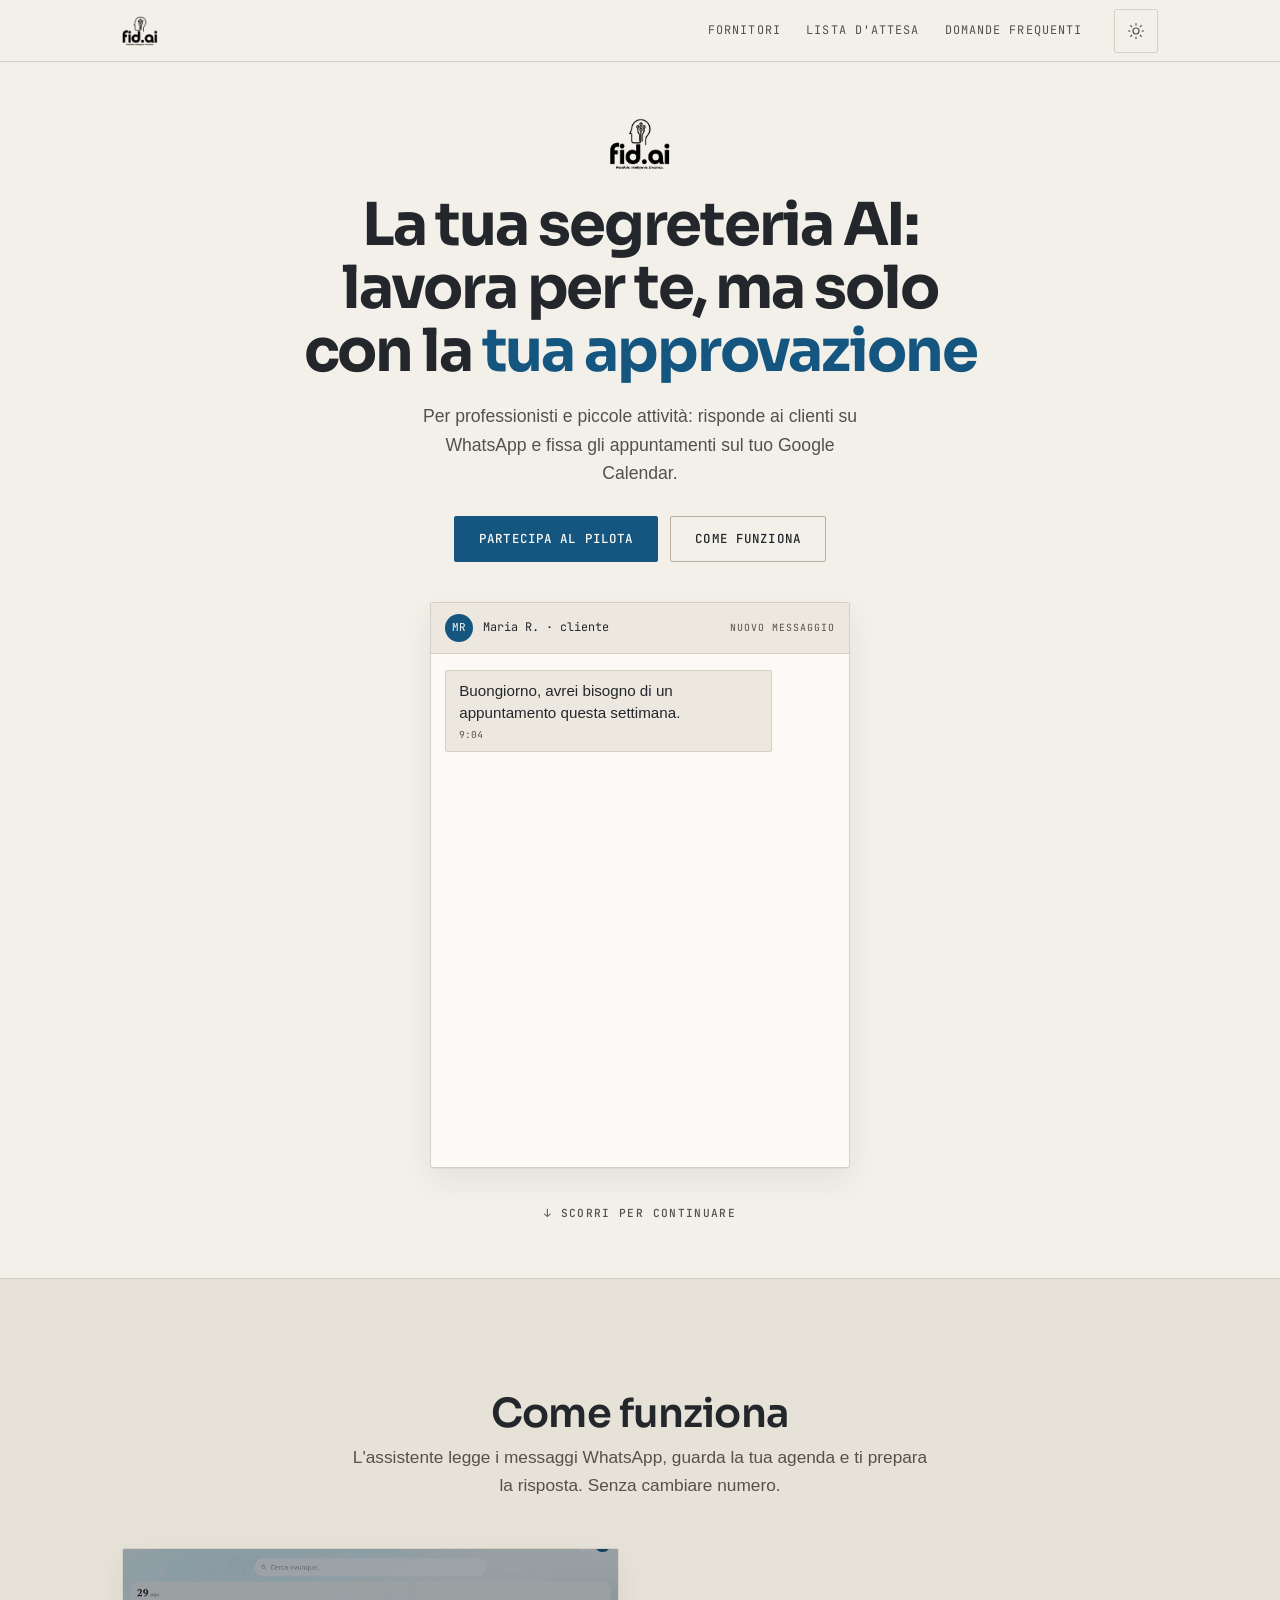
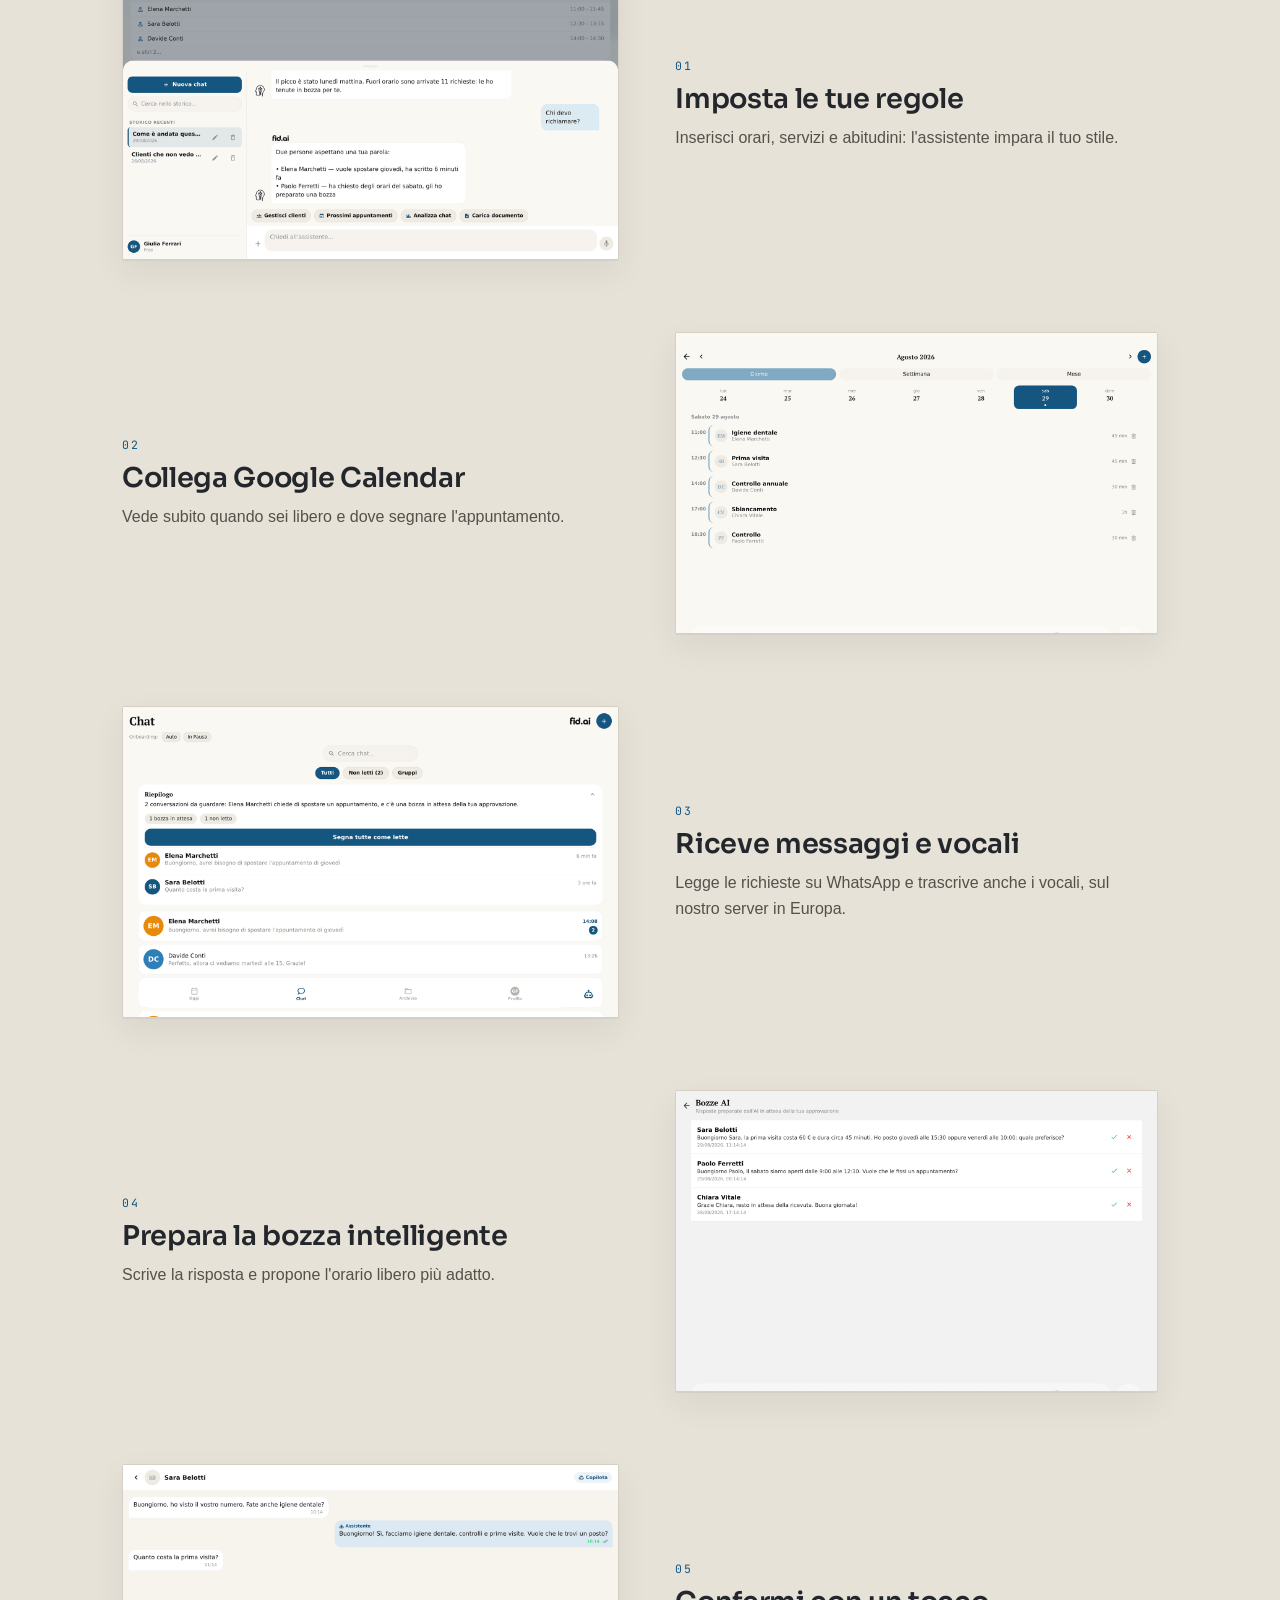
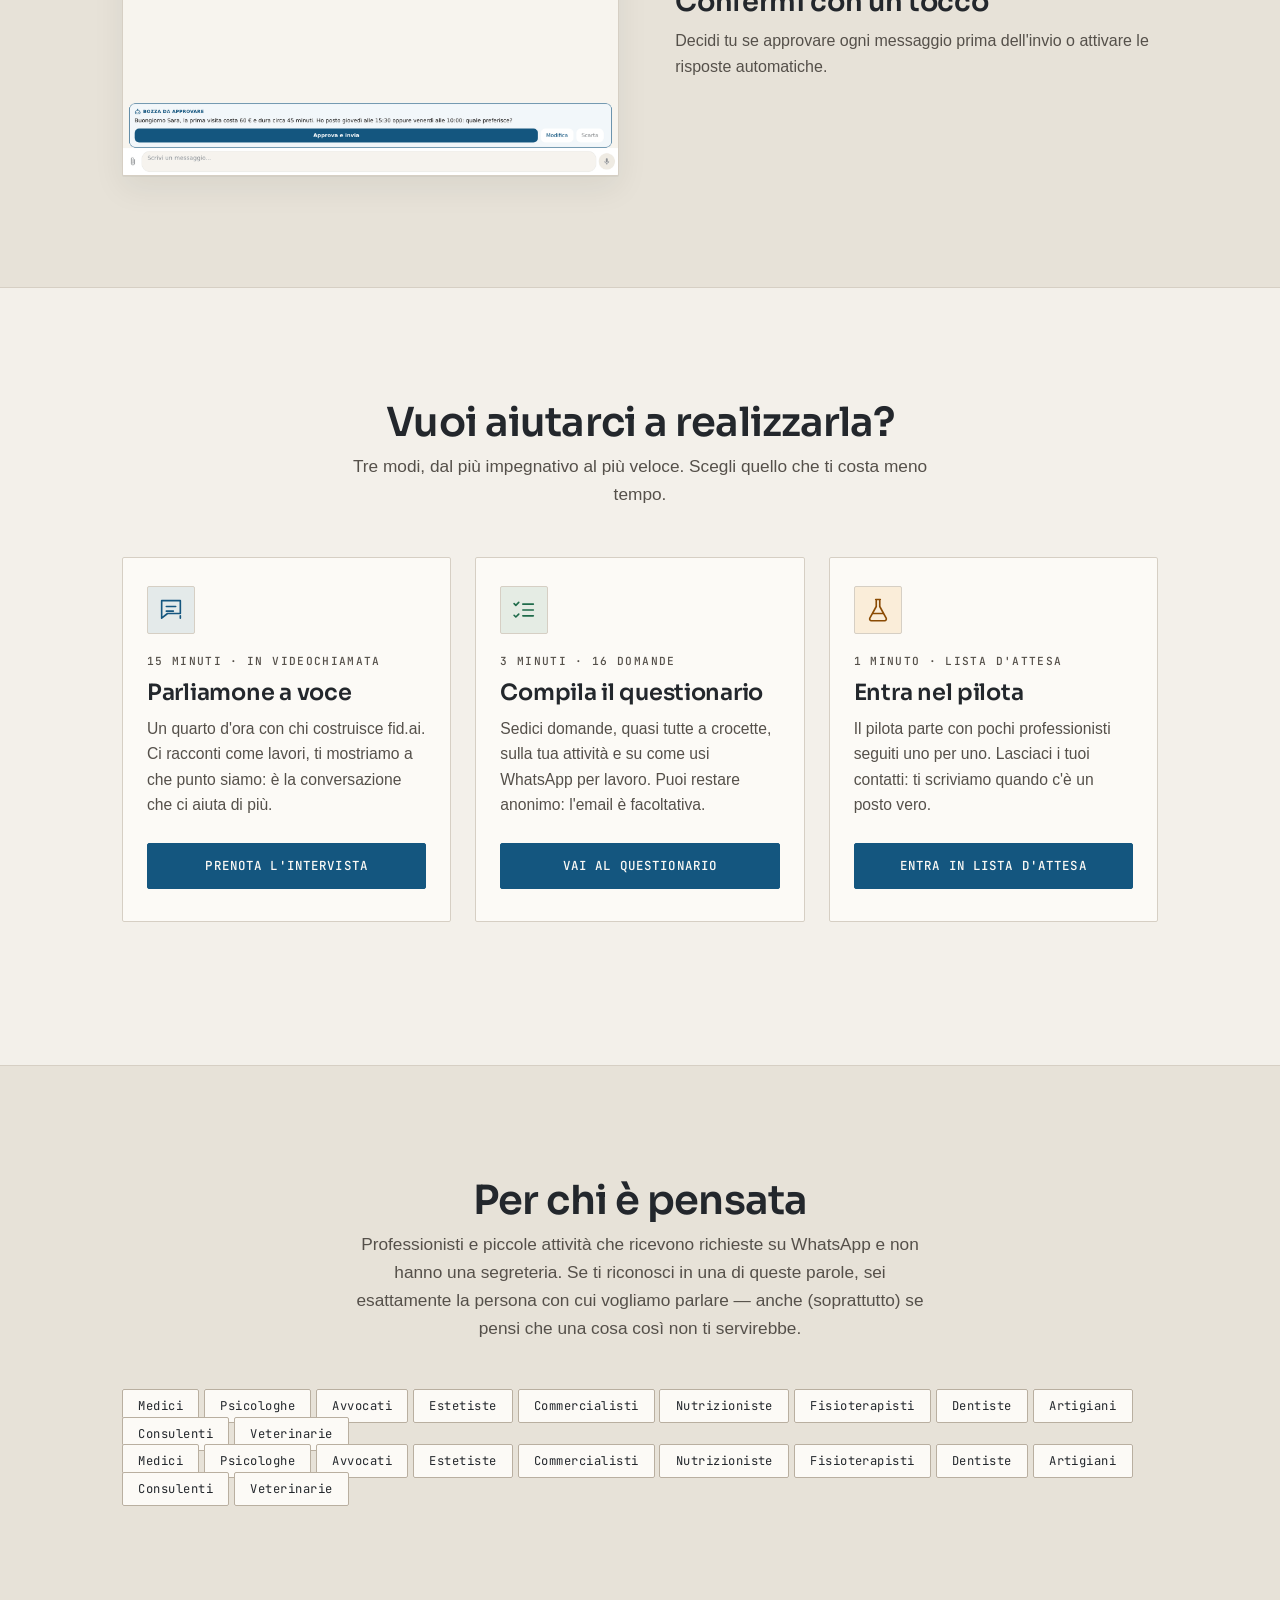
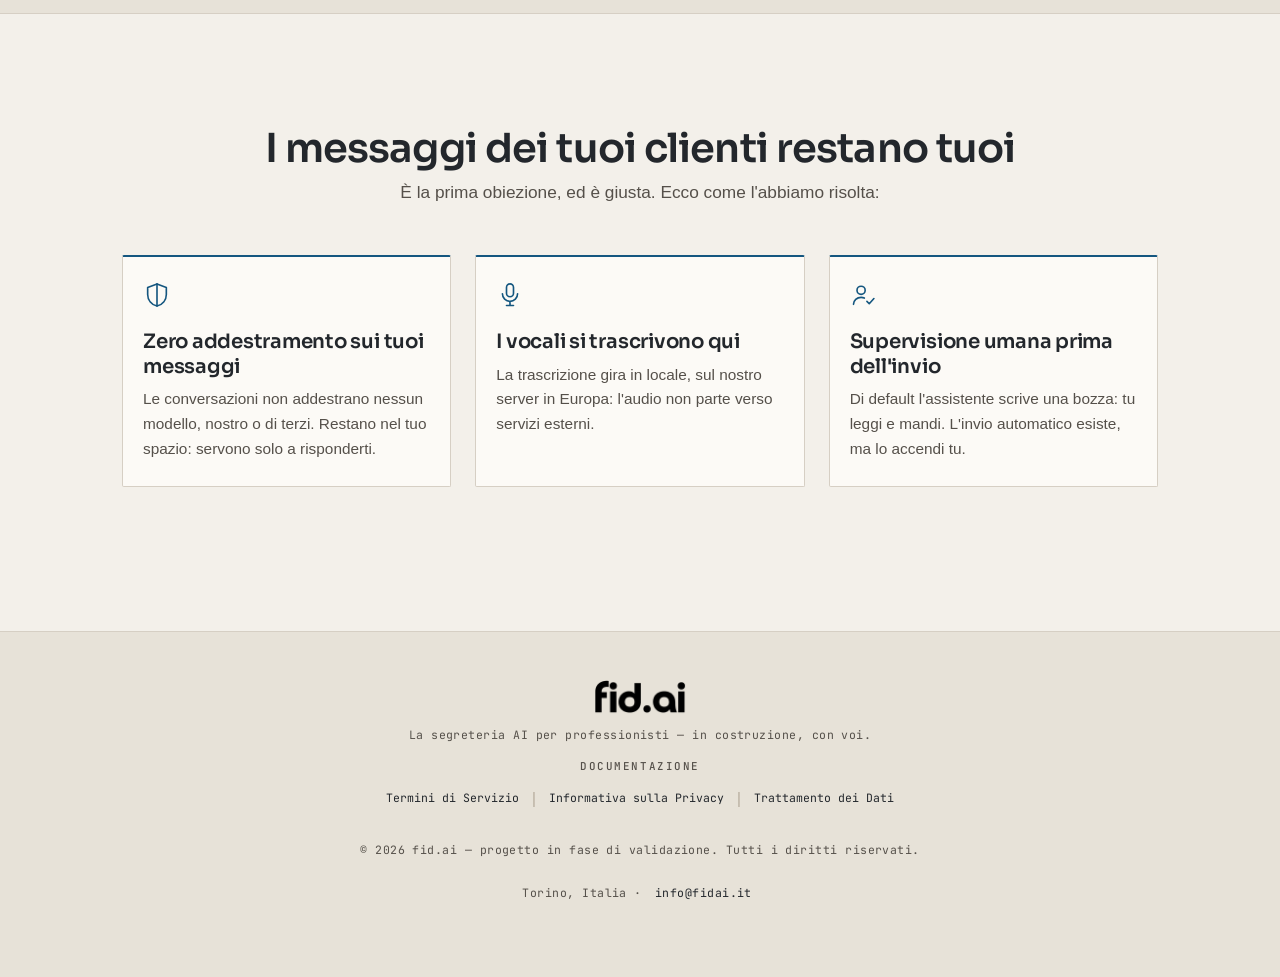
==== commit 7c6841f4: "giro 24 · 9: frasi da tecnico → frasi da cliente — via «slot», «in locale», «sincronizzazione in tem" ====
--- a/index.html
+++ b/index.html
@@ -335,21 +335,36 @@
                  segreteria. Se ti riconosci in una di queste parole, sei esattamente la persona con cui vogliamo
                  parlare — anche (soprattutto) se pensi che una cosa così non ti servirebbe.
              </p>
-             <!-- Giro 24: professioni ferme e tutte visibili. Prima scorrevano in una fascia
-                  da 42 secondi senza pausa: sul telefono se ne vedevano tre alla volta. -->
-             <ul class="profession-list" data-reveal="up" aria-label="Professioni per cui stiamo costruendo fid.ai">
-                 <li class="target-tag">Medici</li>
-                 <li class="target-tag">Psicologhe</li>
-                 <li class="target-tag">Avvocati</li>
-                 <li class="target-tag">Estetiste</li>
-                 <li class="target-tag">Commercialisti</li>
-                 <li class="target-tag">Nutrizioniste</li>
-                 <li class="target-tag">Fisioterapisti</li>
-                 <li class="target-tag">Dentiste</li>
-                 <li class="target-tag">Artigiani</li>
-                 <li class="target-tag">Consulenti</li>
-                 <li class="target-tag">Veterinarie</li>
-             </ul>
+             <div class="profession-ticker" data-reveal="up" aria-label="Professioni per cui stiamo costruendo fid.ai">
+                 <div class="profession-ticker-track">
+                     <div class="profession-ticker-group">
+                         <span class="target-tag">Medici</span>
+                         <span class="target-tag">Psicologhe</span>
+                         <span class="target-tag">Avvocati</span>
+                         <span class="target-tag">Estetiste</span>
+                         <span class="target-tag">Commercialisti</span>
+                         <span class="target-tag">Nutrizioniste</span>
+                         <span class="target-tag">Fisioterapisti</span>
+                         <span class="target-tag">Dentiste</span>
+                         <span class="target-tag">Artigiani</span>
+                         <span class="target-tag">Consulenti</span>
+                         <span class="target-tag">Veterinarie</span>
+                     </div>
+                     <div class="profession-ticker-group" aria-hidden="true">
+                         <span class="target-tag">Medici</span>
+                         <span class="target-tag">Psicologhe</span>
+                         <span class="target-tag">Avvocati</span>
+                         <span class="target-tag">Estetiste</span>
+                         <span class="target-tag">Commercialisti</span>
+                         <span class="target-tag">Nutrizioniste</span>
+                         <span class="target-tag">Fisioterapisti</span>
+                         <span class="target-tag">Dentiste</span>
+                         <span class="target-tag">Artigiani</span>
+                         <span class="target-tag">Consulenti</span>
+                         <span class="target-tag">Veterinarie</span>
+                     </div>
+                 </div>
+             </div>
          </div>
     </section>
 
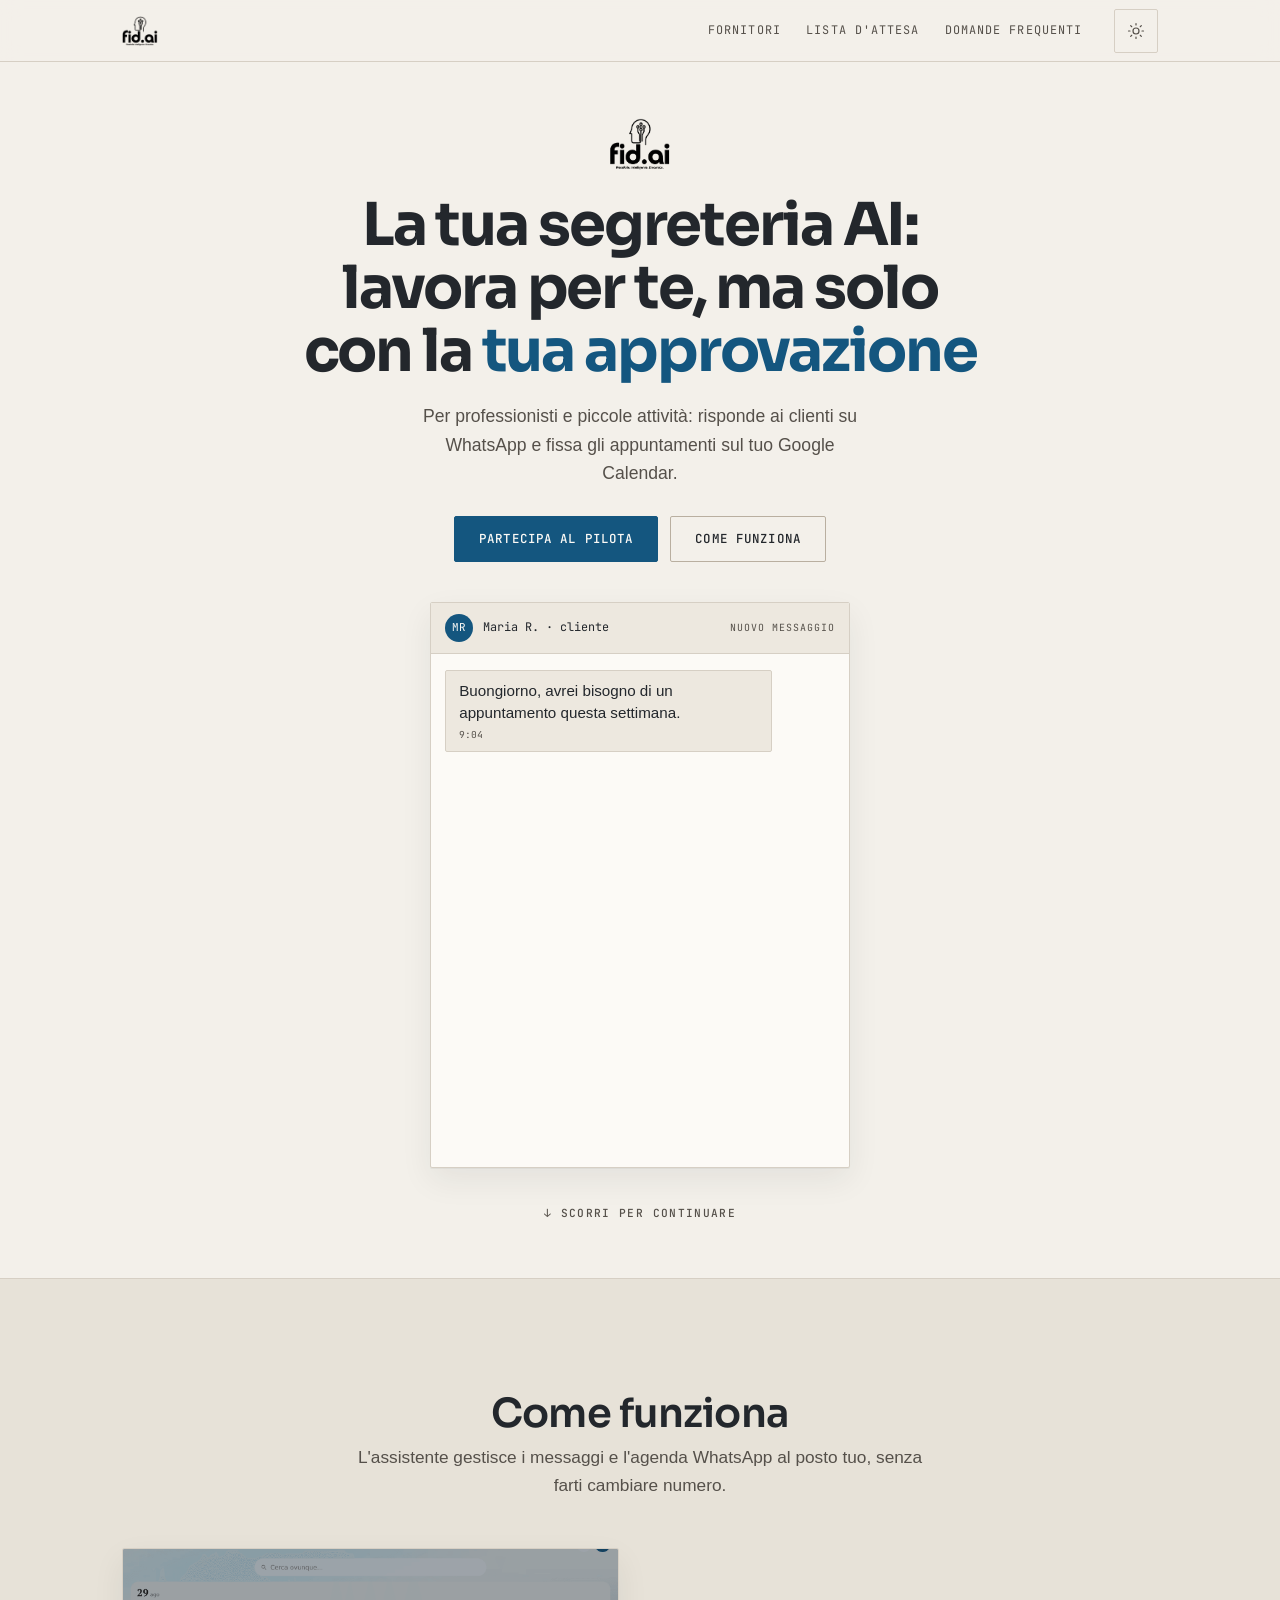
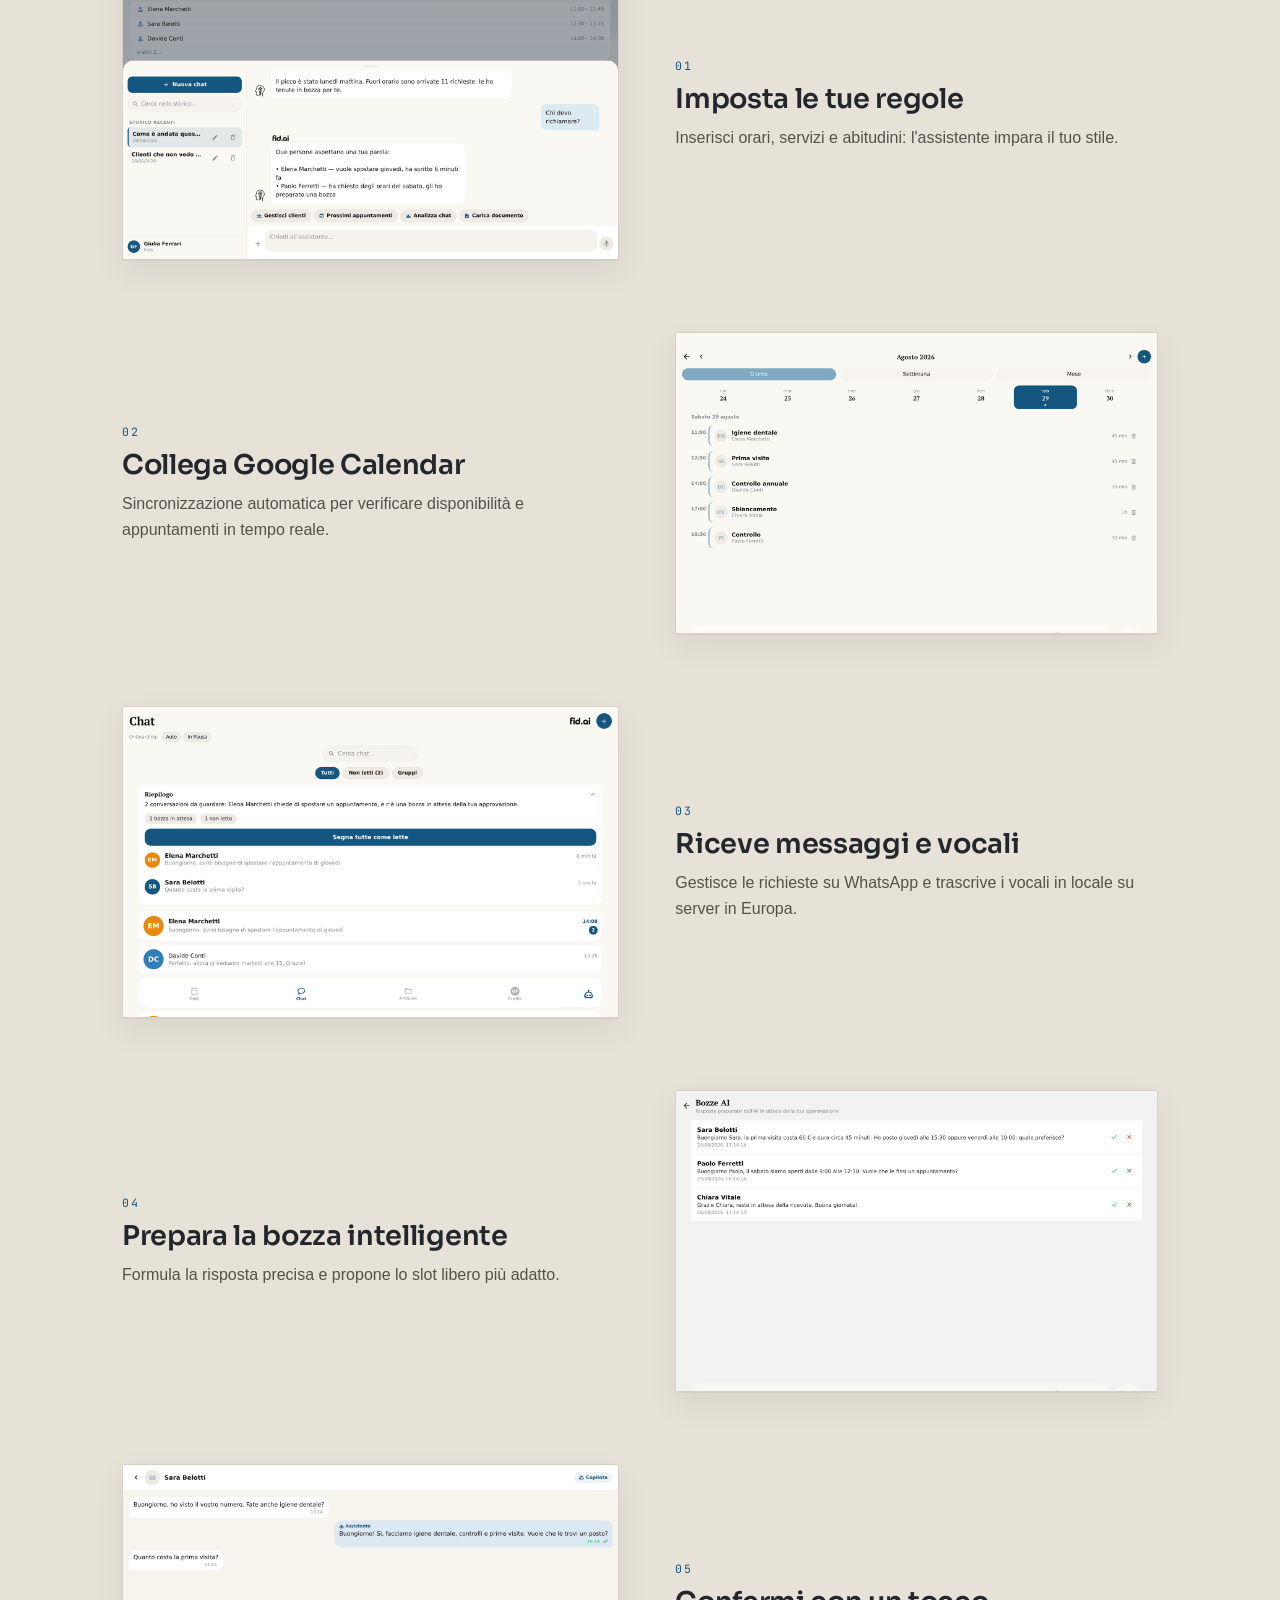
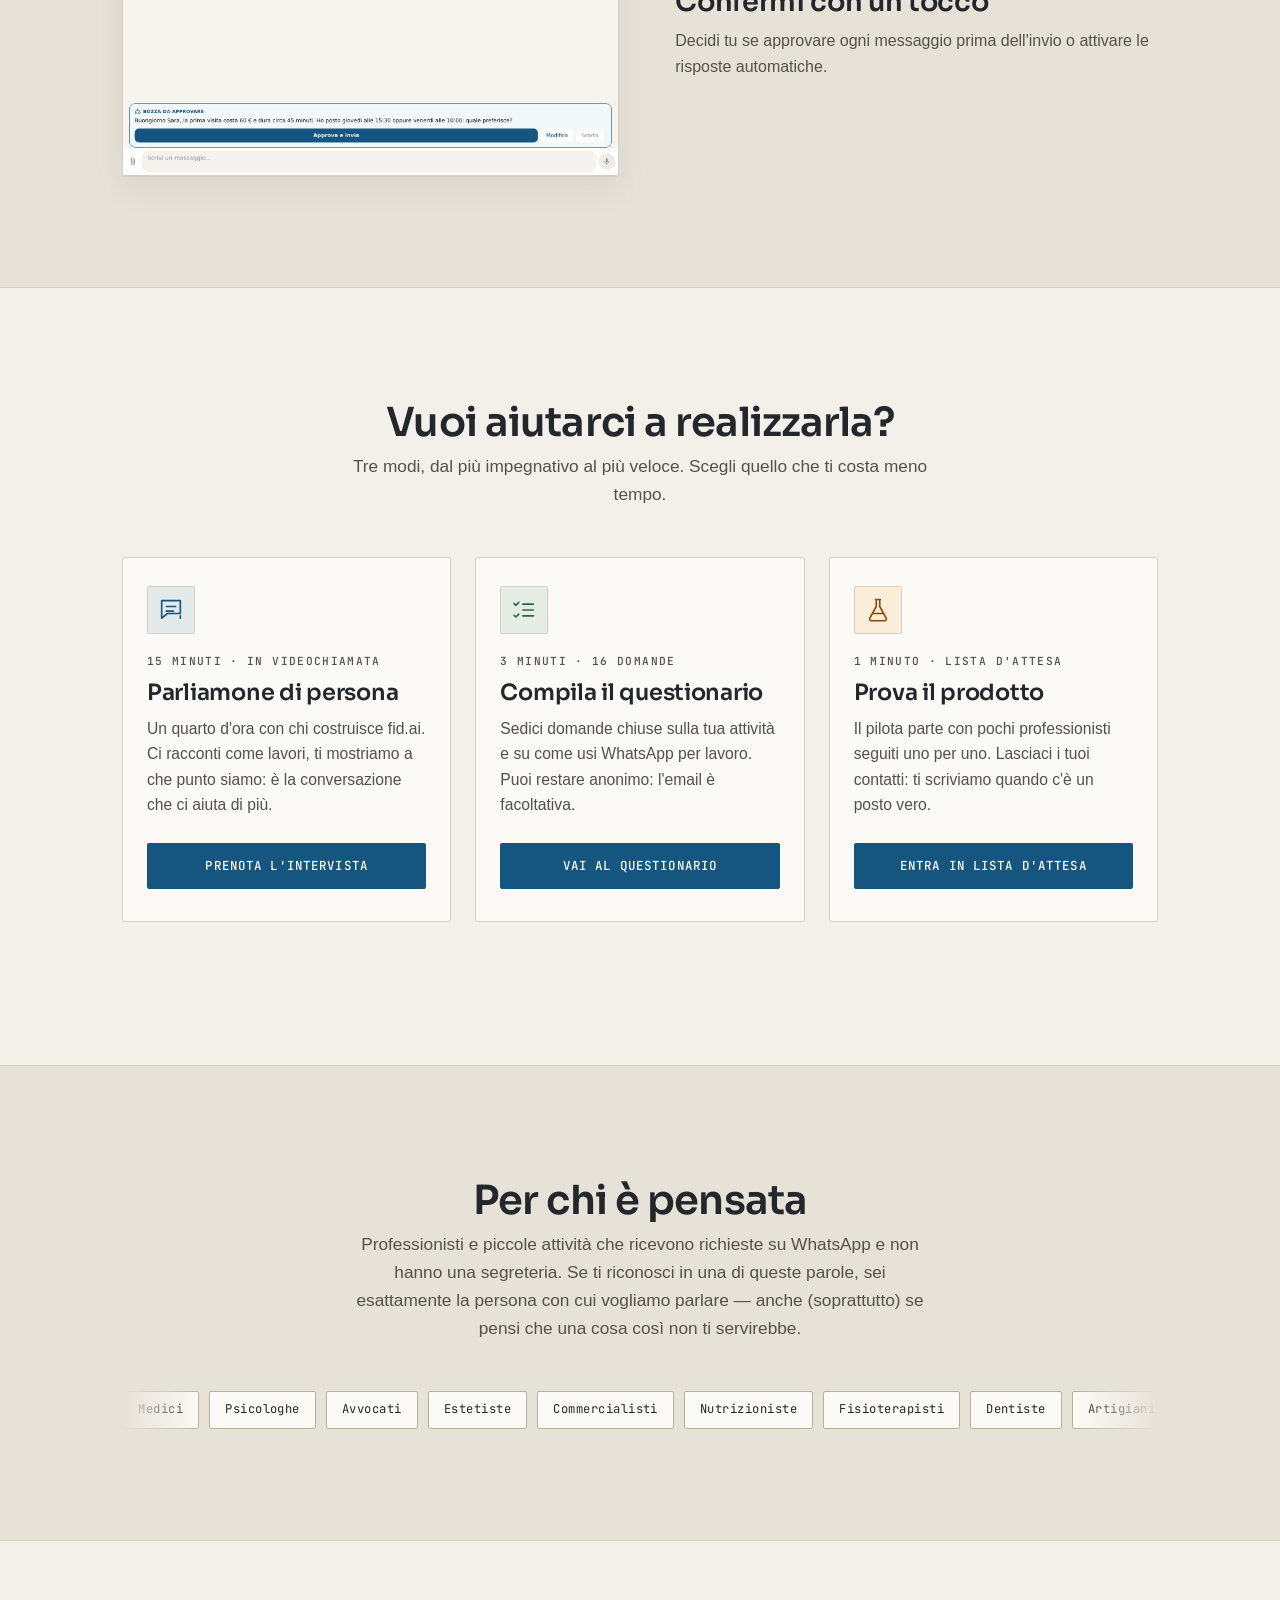
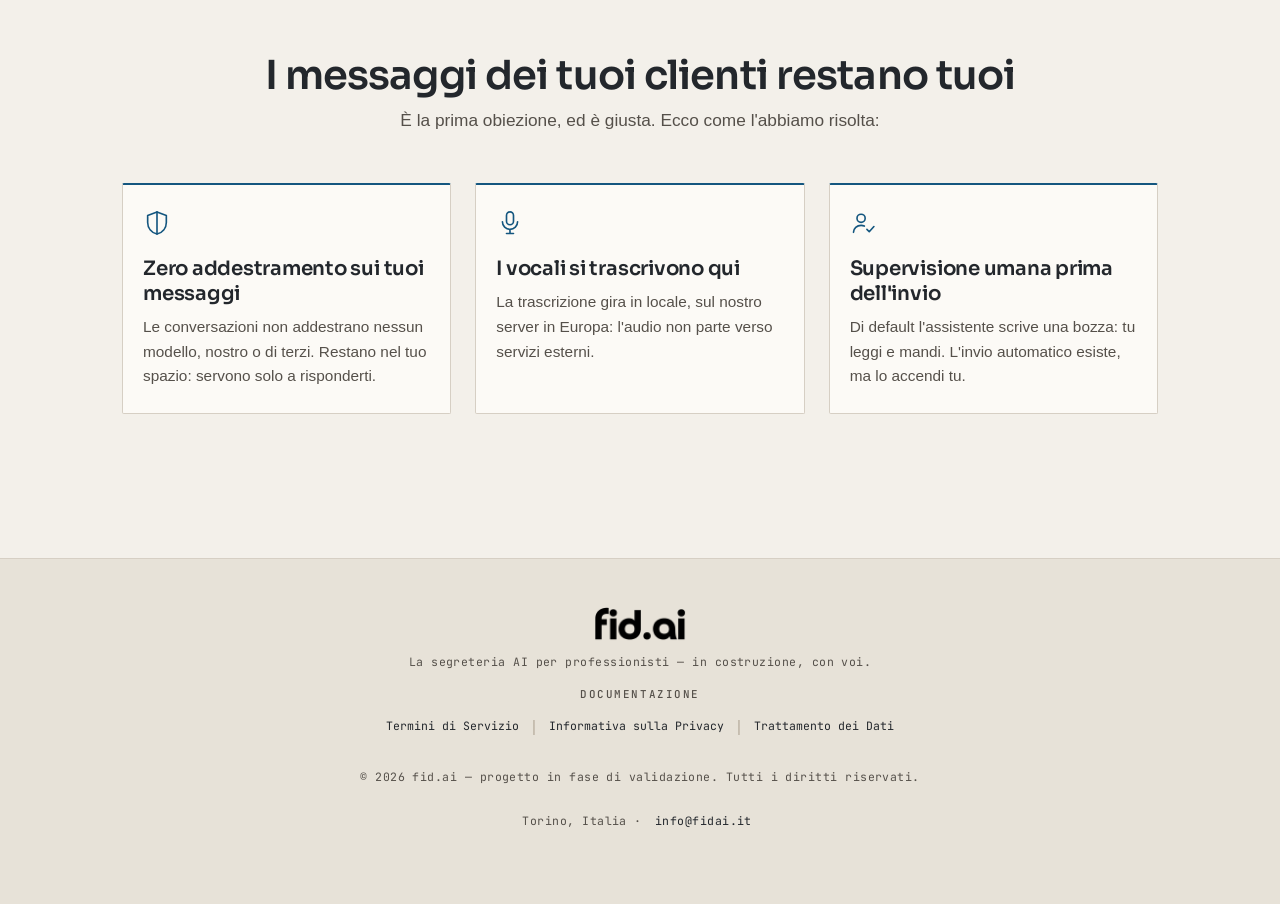
==== commit d29fb96e: "giro 24 · 3: primo schermo — per chi è («Per professionisti e piccole attività: risponde ai clienti " ====
--- a/index.html
+++ b/index.html
@@ -152,7 +152,7 @@
         <div class="container">
             <h2 class="section-title text-center" data-reveal="lines">Come funziona</h2>
             <p class="section-lead" data-reveal="up">
-                L'assistente legge i messaggi WhatsApp, guarda la tua agenda e ti prepara la risposta. Senza cambiare numero.
+                L'assistente gestisce i messaggi e l'agenda WhatsApp al posto tuo, senza farti cambiare numero.
             </p>
             <!-- Ogni passo mostra la schermata vera dell'app che gli corrisponde
                  (catturate sull'ambiente di prova interno, con dati inventati).
@@ -201,7 +201,7 @@
                     <div class="step-body" data-reveal="up">
                         <span class="step-number" data-reveal="type">02</span>
                         <h3 class="step-title">Collega Google Calendar</h3>
-                        <p>Vede subito quando sei libero e dove segnare l'appuntamento.</p>
+                        <p>Sincronizzazione automatica per verificare disponibilità e appuntamenti in tempo reale.</p>
                     </div>
                 </li>
                 <li class="step-row">
@@ -223,7 +223,7 @@
                     <div class="step-body" data-reveal="up">
                         <span class="step-number" data-reveal="type">03</span>
                         <h3 class="step-title">Riceve messaggi e vocali</h3>
-                        <p>Legge le richieste su WhatsApp e trascrive anche i vocali, sul nostro server in Europa.</p>
+                        <p>Gestisce le richieste su WhatsApp e trascrive i vocali in locale su server in Europa.</p>
                     </div>
                 </li>
                 <li class="step-row">
@@ -245,7 +245,7 @@
                     <div class="step-body" data-reveal="up">
                         <span class="step-number" data-reveal="type">04</span>
                         <h3 class="step-title">Prepara la bozza intelligente</h3>
-                        <p>Scrive la risposta e propone l'orario libero più adatto.</p>
+                        <p>Formula la risposta precisa e propone lo slot libero più adatto.</p>
                     </div>
                 </li>
                 <li class="step-row">
@@ -287,7 +287,7 @@
                     <div class="invito-card">
                         <div class="invito-icon tone-blue"><svg class="icon icon-lg" viewBox="0 0 24 24" aria-hidden="true"><path d="M8 13h6M8 9h8"/><path d="M4 4h16v11H9l-5 4z"/><path d="M20 19v-2"/></svg></div>
                         <span class="invito-badge" data-reveal="type">15 minuti · in videochiamata</span>
-                        <h3 class="invito-title">Parliamone a voce</h3>
+                        <h3 class="invito-title">Parliamone di persona</h3>
                         <p class="invito-text">
                             Un quarto d'ora con chi costruisce fid.ai. Ci racconti come lavori, ti mostriamo a che
                             punto siamo: è la conversazione che ci aiuta di più.
@@ -302,7 +302,7 @@
                         <span class="invito-badge" data-reveal="type">3 minuti · 16 domande</span>
                         <h3 class="invito-title">Compila il questionario</h3>
                         <p class="invito-text">
-                            Sedici domande, quasi tutte a crocette, sulla tua attività e su come usi WhatsApp per lavoro. Puoi
+                            Sedici domande chiuse sulla tua attività e su come usi WhatsApp per lavoro. Puoi
                             restare anonimo: l'email è facoltativa.
                         </p>
                         <a class="btn btn-primary" href="questionario.html">Vai al questionario</a>
@@ -313,7 +313,7 @@
                     <div class="invito-card">
                         <div class="invito-icon tone-orange"><svg class="icon icon-lg" viewBox="0 0 24 24" aria-hidden="true"><path d="M10 3h4M10.5 3v6L5 19a1.5 1.5 0 0 0 1.3 2.2h11.4A1.5 1.5 0 0 0 19 19l-5.5-10V3"/><path d="M7.5 15h9"/></svg></div>
                         <span class="invito-badge" data-reveal="type">1 minuto · lista d'attesa</span>
-                        <h3 class="invito-title">Entra nel pilota</h3>
+                        <h3 class="invito-title">Prova il prodotto</h3>
                         <p class="invito-text">
                             Il pilota parte con pochi professionisti seguiti uno per uno. Lasciaci i tuoi contatti:
                             ti scriviamo quando c'è un posto vero.
--- a/css/style.css
+++ b/css/style.css
@@ -635,11 +635,13 @@
 
 /* ------------------------------ Professioni ------------------------------ */
 .target-audience-section { background: var(--bg-deep); }
-.profession-list {
-    list-style: none; margin: 0 auto; padding: 0;
-    display: flex; flex-wrap: wrap; justify-content: center; gap: .6rem;
-    max-width: 780px;
-}
+.profession-ticker {
+    overflow: hidden;
+    -webkit-mask-image: linear-gradient(90deg, transparent, #000 8%, #000 92%, transparent);
+    mask-image: linear-gradient(90deg, transparent, #000 8%, #000 92%, transparent);
+}
+.profession-ticker-track { display: flex; width: max-content; animation: profession-ticker-scroll 42s linear infinite; }
+.profession-ticker-group { display: flex; gap: .6rem; padding-right: .6rem; }
 .target-tag {
     white-space: nowrap;
     padding: .5rem .95rem;
@@ -650,6 +652,7 @@
     font-size: .76rem;
     letter-spacing: .04em;
 }
+@keyframes profession-ticker-scroll { from { transform: translateX(0); } to { transform: translateX(-50%); } }
 
 /* -------------------------------- Privacy -------------------------------- */
 .privacy-card {
@@ -1092,6 +1095,7 @@
     [data-intro] .hero-actions,
     [data-intro] .hero-demo,
     [data-intro] .scroll-hint { opacity: 1; transform: none; }
+    .profession-ticker-track { animation: none; }
     .demo-msg, .demo-confirm { opacity: 1; transform: none; }
     /* Se la preferenza cambia a pagina aperta, la comparsa si spegne qui. */
     .rv [data-reveal="up"],
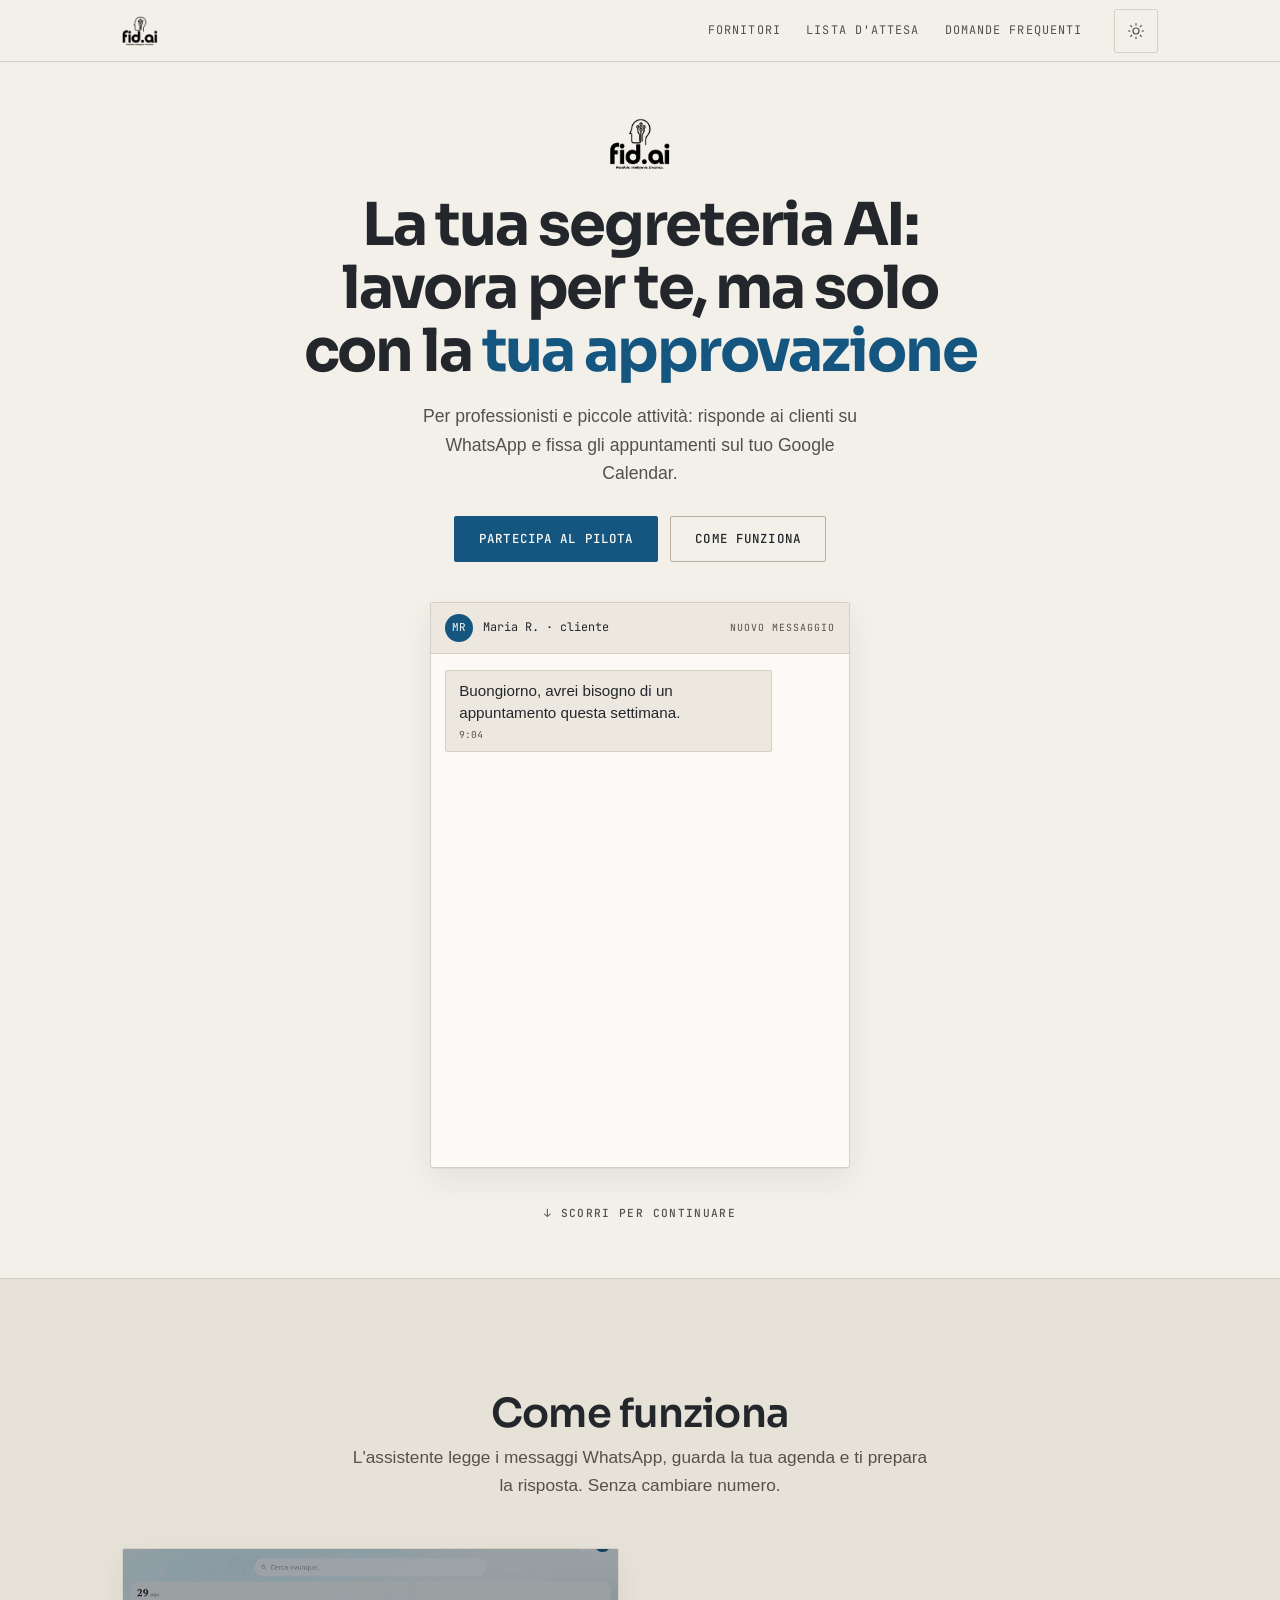
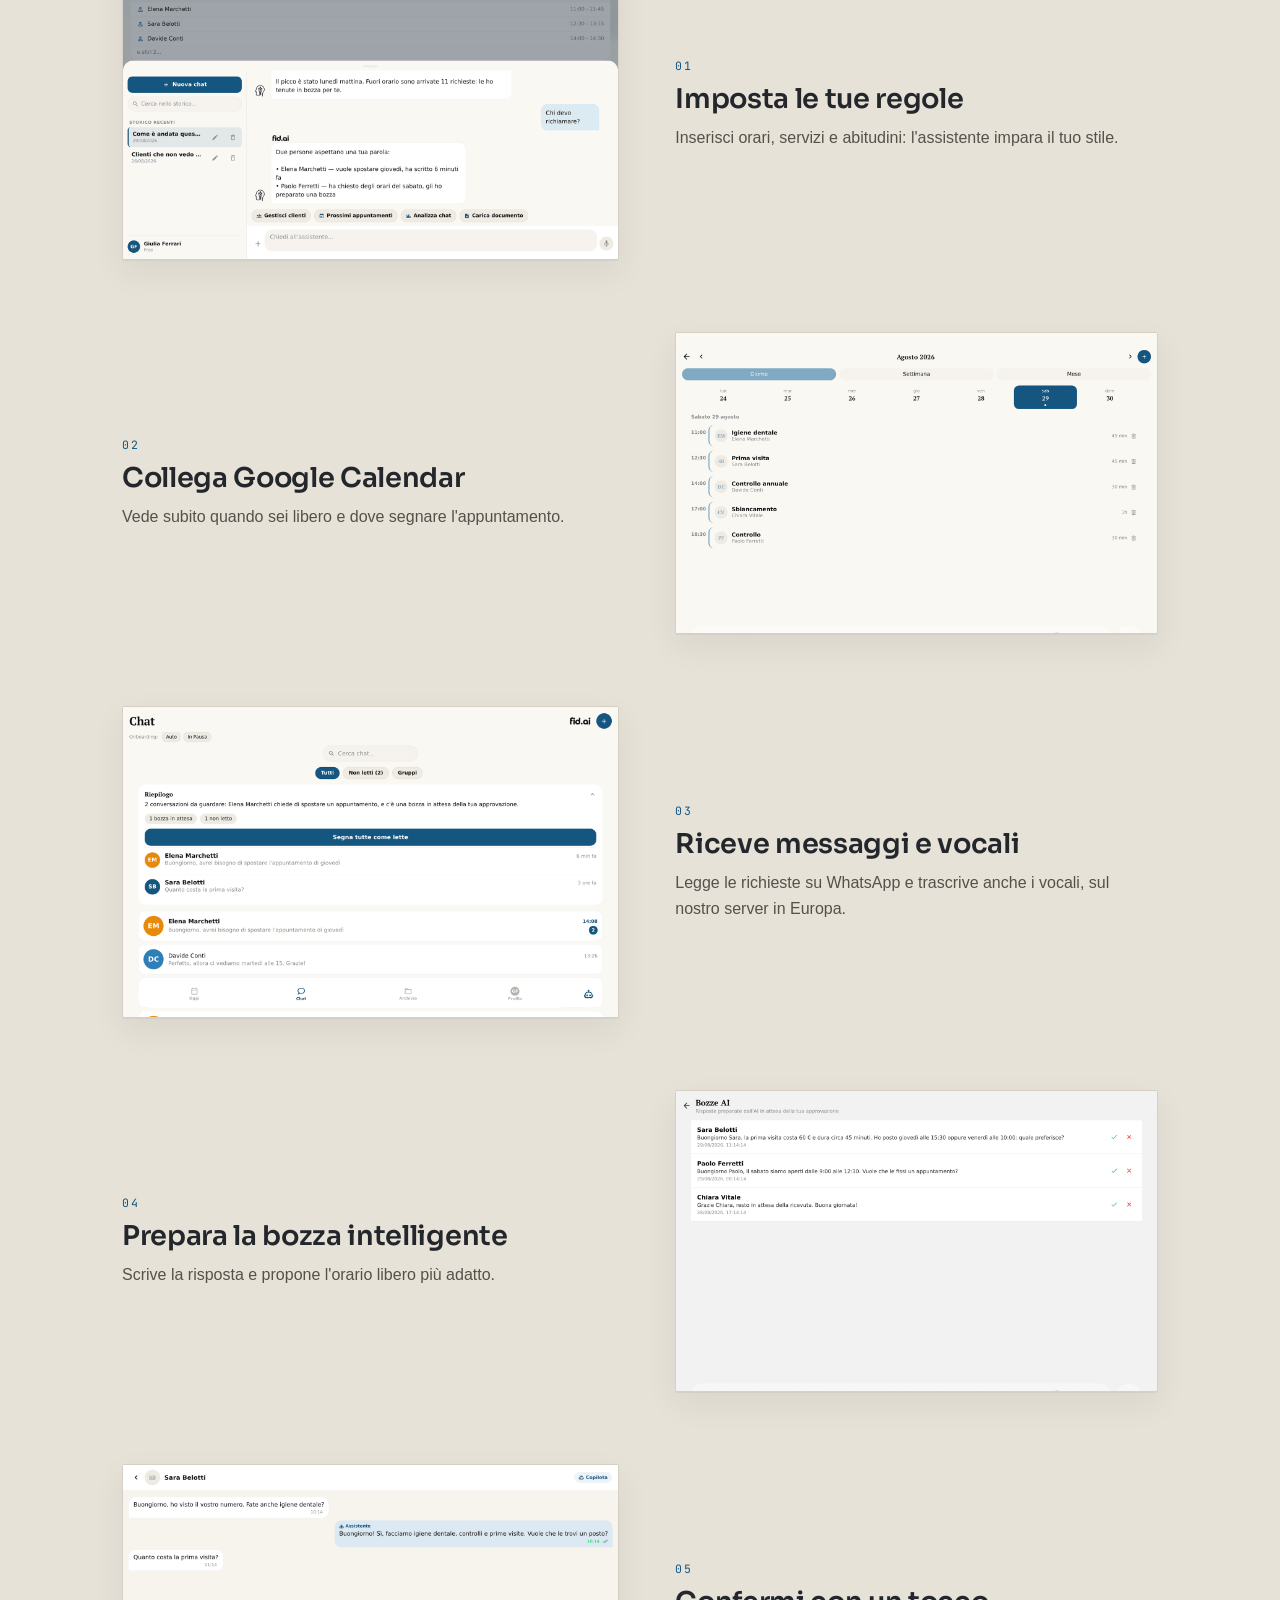
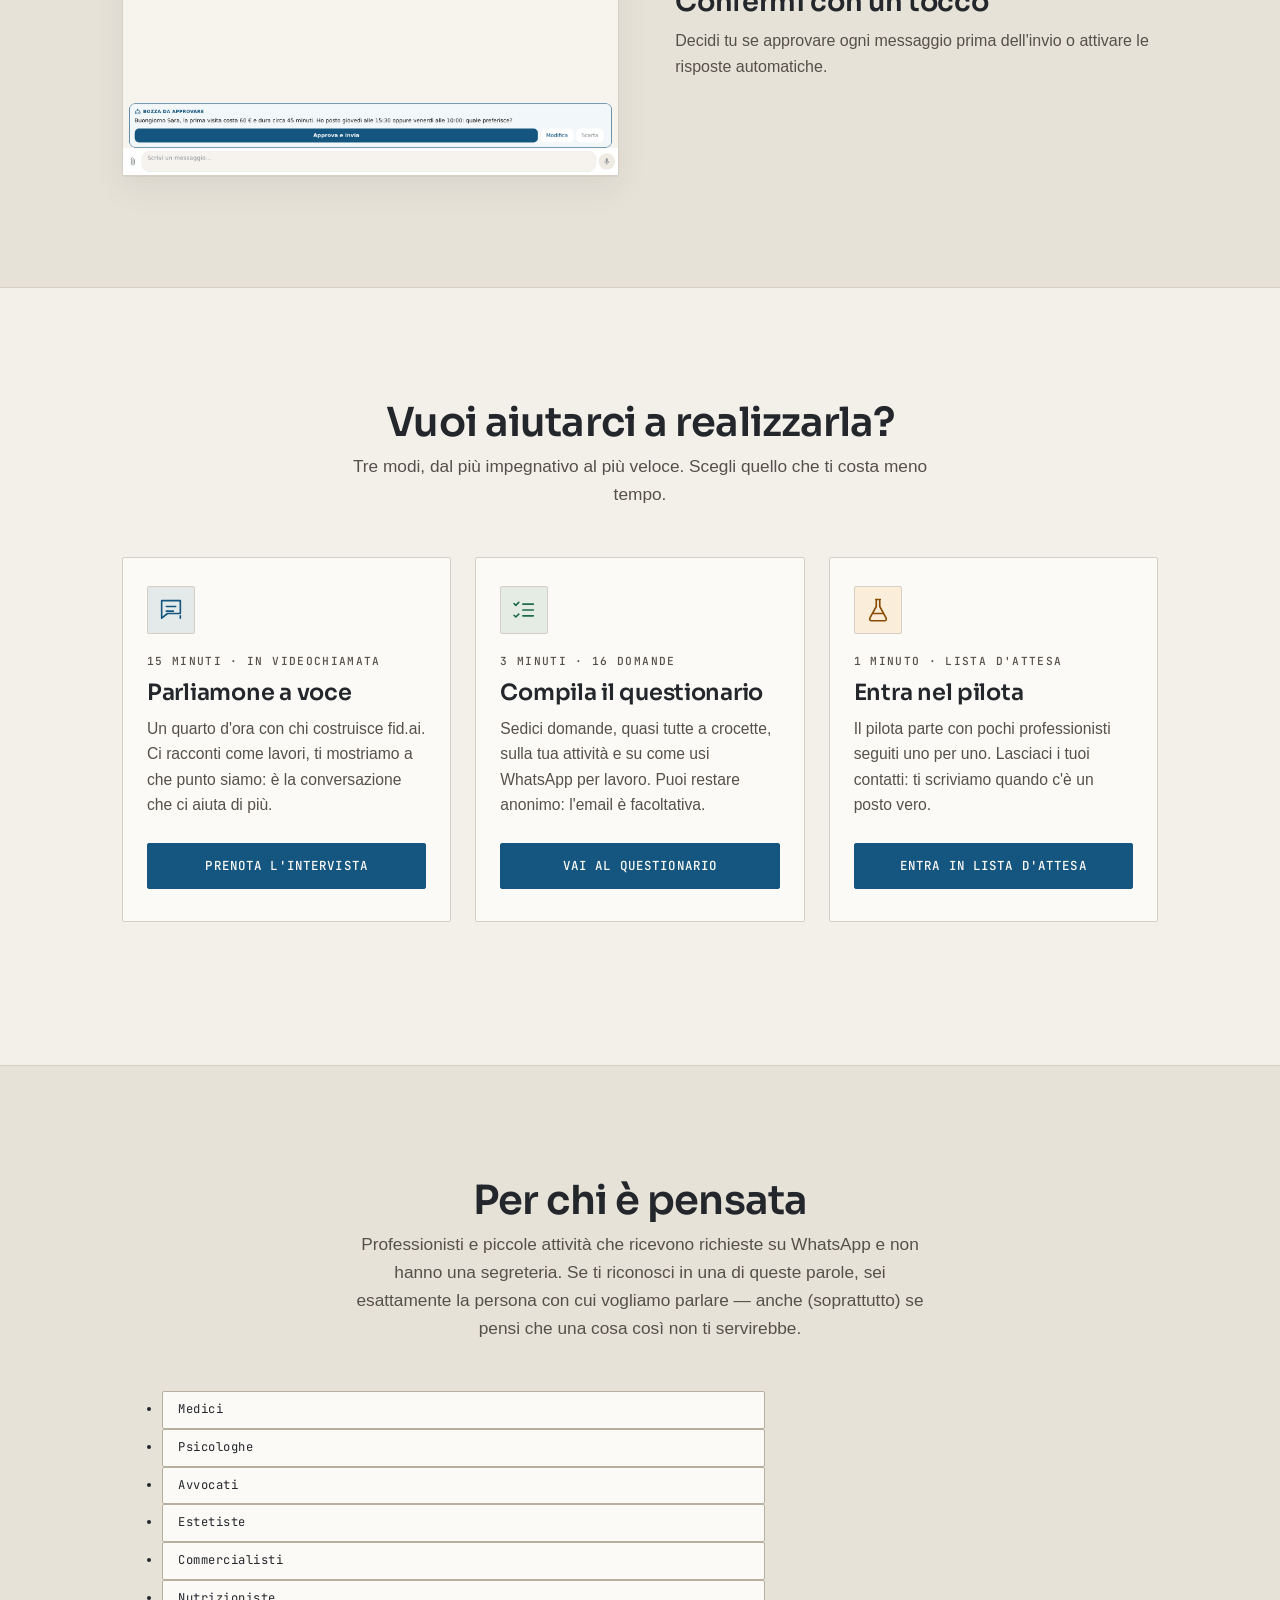
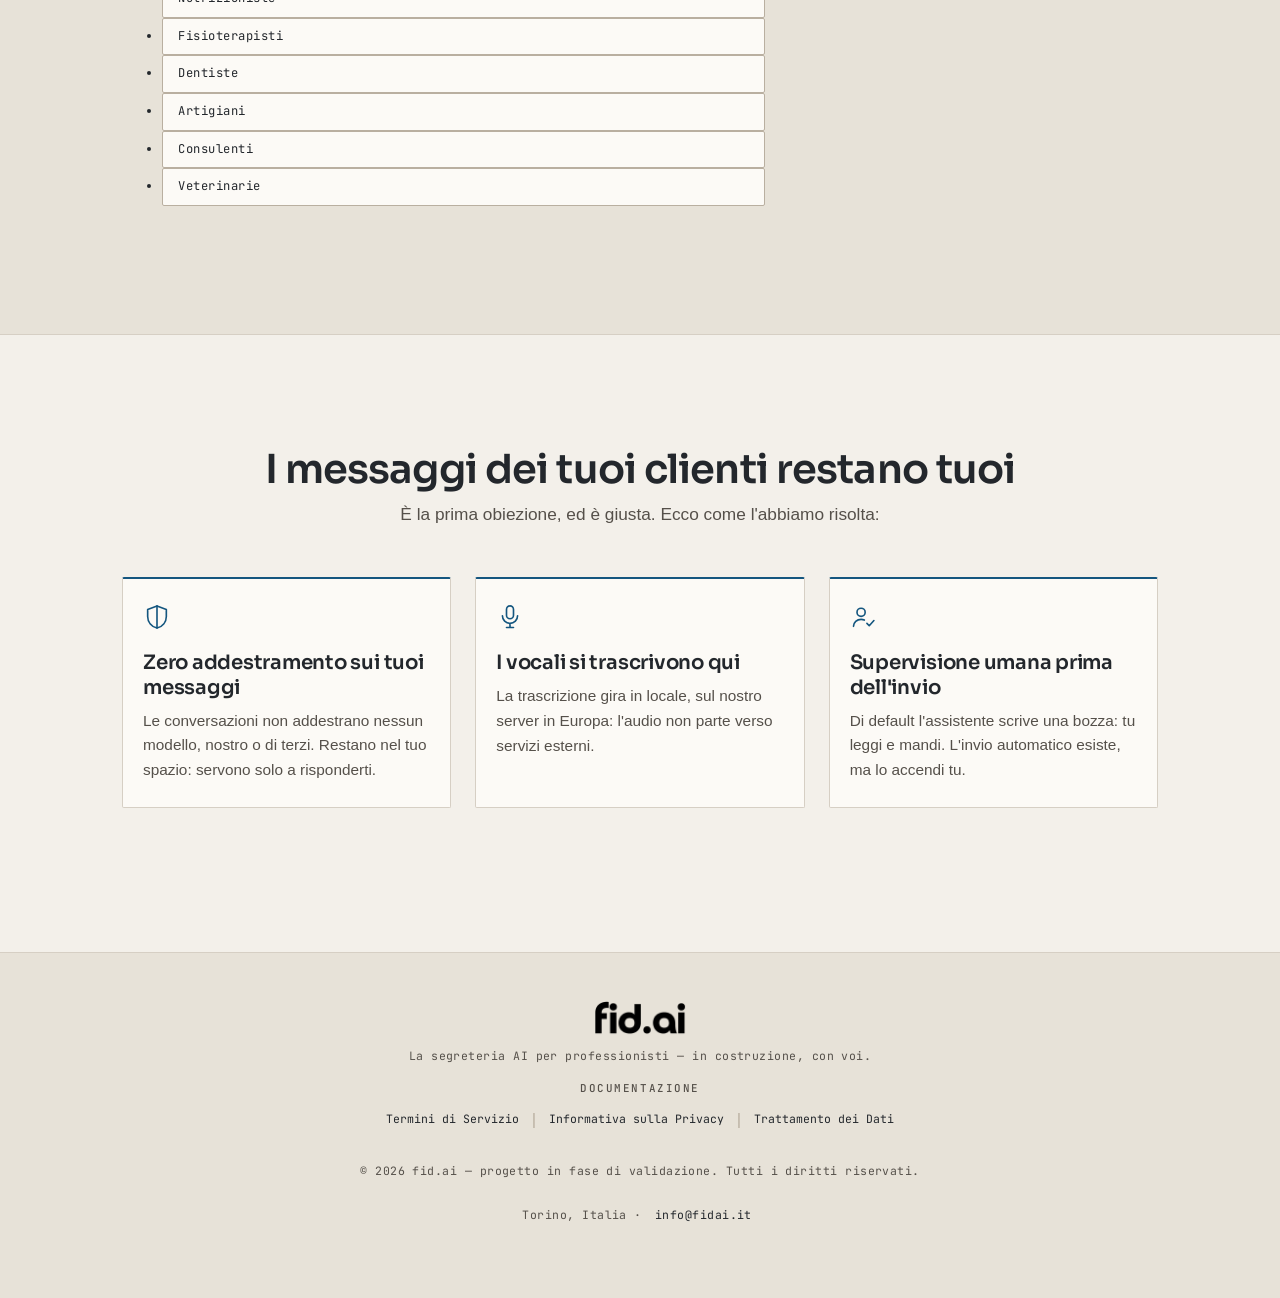
==== commit c5df8f96: "giro 24 · 8: anteprima quando il link gira su WhatsApp — immagine fatta apposta 1200×630 (logo, tito" ====
--- a/index.html
+++ b/index.html
@@ -3,26 +3,26 @@
 <head>
     <meta charset="UTF-8">
     <meta name="viewport" content="width=device-width, initial-scale=1.0">
-    <title>fid.ai — stiamo costruendo la segreteria AI per professionisti e piccole attività</title>
-    <meta name="description" content="fid.ai è in fase di validazione: la segreteria AI per professionisti e piccole attività, collegata al tuo Google Calendar. Raccontaci come gestisci i messaggi di lavoro — intervista, questionario o lista d'attesa del pilota.">
+    <title>fid.ai — segreteria AI su WhatsApp per professionisti</title>
+    <meta name="description" content="Risponde ai clienti su WhatsApp e fissa gli appuntamenti sul tuo Google Calendar, solo con la tua approvazione. In prova con pochi professionisti.">
     <link rel="canonical" href="https://fidai.it/">
 
     <!-- Anteprima quando la pagina viene condivisa (WhatsApp, LinkedIn, X…).
-         L'immagine e' una schermata vera dell'app, gia' nel repo. -->
+         Immagine fatta apposta, 1200×630: logo e titolo della home (giro 24). -->
     <meta property="og:type" content="website">
     <meta property="og:site_name" content="fid.ai">
     <meta property="og:locale" content="it_IT">
     <meta property="og:url" content="https://fidai.it/">
-    <meta property="og:title" content="fid.ai — stiamo costruendo la segreteria AI per professionisti e piccole attività">
-    <meta property="og:description" content="fid.ai è in fase di validazione: la segreteria AI per professionisti e piccole attività, collegata al tuo Google Calendar. Raccontaci come gestisci i messaggi di lavoro — intervista, questionario o lista d'attesa del pilota.">
-    <meta property="og:image" content="https://fidai.it/images/app/conversazioni-desktop.png">
-    <meta property="og:image:width" content="1600">
-    <meta property="og:image:height" content="1000">
-    <meta property="og:image:alt" content="La schermata delle conversazioni di fid.ai su computer">
+    <meta property="og:title" content="fid.ai — segreteria AI su WhatsApp per professionisti">
+    <meta property="og:description" content="Risponde ai clienti su WhatsApp e fissa gli appuntamenti sul tuo Google Calendar, solo con la tua approvazione. In prova con pochi professionisti.">
+    <meta property="og:image" content="https://fidai.it/images/anteprima-social.png">
+    <meta property="og:image:width" content="1200">
+    <meta property="og:image:height" content="630">
+    <meta property="og:image:alt" content="fid.ai — La tua segreteria AI: lavora per te, ma solo con la tua approvazione">
     <meta name="twitter:card" content="summary_large_image">
-    <meta name="twitter:title" content="fid.ai — stiamo costruendo la segreteria AI per professionisti e piccole attività">
-    <meta name="twitter:description" content="fid.ai è in fase di validazione: la segreteria AI per professionisti e piccole attività, collegata al tuo Google Calendar. Raccontaci come gestisci i messaggi di lavoro — intervista, questionario o lista d'attesa del pilota.">
-    <meta name="twitter:image" content="https://fidai.it/images/app/conversazioni-desktop.png">
+    <meta name="twitter:title" content="fid.ai — segreteria AI su WhatsApp per professionisti">
+    <meta name="twitter:description" content="Risponde ai clienti su WhatsApp e fissa gli appuntamenti sul tuo Google Calendar, solo con la tua approvazione. In prova con pochi professionisti.">
+    <meta name="twitter:image" content="https://fidai.it/images/anteprima-social.png">
     <link rel="icon" href="images/favicon.png" type="image/png">
     <link rel="apple-touch-icon" href="images/apple-touch-icon.png">
     <meta name="theme-color" content="#F3F0EA" media="(prefers-color-scheme: light)">
@@ -152,7 +152,7 @@
         <div class="container">
             <h2 class="section-title text-center" data-reveal="lines">Come funziona</h2>
             <p class="section-lead" data-reveal="up">
-                L'assistente gestisce i messaggi e l'agenda WhatsApp al posto tuo, senza farti cambiare numero.
+                L'assistente legge i messaggi WhatsApp, guarda la tua agenda e ti prepara la risposta. Senza cambiare numero.
             </p>
             <!-- Ogni passo mostra la schermata vera dell'app che gli corrisponde
                  (catturate sull'ambiente di prova interno, con dati inventati).
@@ -201,7 +201,7 @@
                     <div class="step-body" data-reveal="up">
                         <span class="step-number" data-reveal="type">02</span>
                         <h3 class="step-title">Collega Google Calendar</h3>
-                        <p>Sincronizzazione automatica per verificare disponibilità e appuntamenti in tempo reale.</p>
+                        <p>Vede subito quando sei libero e dove segnare l'appuntamento.</p>
                     </div>
                 </li>
                 <li class="step-row">
@@ -223,7 +223,7 @@
                     <div class="step-body" data-reveal="up">
                         <span class="step-number" data-reveal="type">03</span>
                         <h3 class="step-title">Riceve messaggi e vocali</h3>
-                        <p>Gestisce le richieste su WhatsApp e trascrive i vocali in locale su server in Europa.</p>
+                        <p>Legge le richieste su WhatsApp e trascrive anche i vocali, sul nostro server in Europa.</p>
                     </div>
                 </li>
                 <li class="step-row">
@@ -245,7 +245,7 @@
                     <div class="step-body" data-reveal="up">
                         <span class="step-number" data-reveal="type">04</span>
                         <h3 class="step-title">Prepara la bozza intelligente</h3>
-                        <p>Formula la risposta precisa e propone lo slot libero più adatto.</p>
+                        <p>Scrive la risposta e propone l'orario libero più adatto.</p>
                     </div>
                 </li>
                 <li class="step-row">
@@ -287,7 +287,7 @@
                     <div class="invito-card">
                         <div class="invito-icon tone-blue"><svg class="icon icon-lg" viewBox="0 0 24 24" aria-hidden="true"><path d="M8 13h6M8 9h8"/><path d="M4 4h16v11H9l-5 4z"/><path d="M20 19v-2"/></svg></div>
                         <span class="invito-badge" data-reveal="type">15 minuti · in videochiamata</span>
-                        <h3 class="invito-title">Parliamone di persona</h3>
+                        <h3 class="invito-title">Parliamone a voce</h3>
                         <p class="invito-text">
                             Un quarto d'ora con chi costruisce fid.ai. Ci racconti come lavori, ti mostriamo a che
                             punto siamo: è la conversazione che ci aiuta di più.
@@ -302,7 +302,7 @@
                         <span class="invito-badge" data-reveal="type">3 minuti · 16 domande</span>
                         <h3 class="invito-title">Compila il questionario</h3>
                         <p class="invito-text">
-                            Sedici domande chiuse sulla tua attività e su come usi WhatsApp per lavoro. Puoi
+                            Sedici domande, quasi tutte a crocette, sulla tua attività e su come usi WhatsApp per lavoro. Puoi
                             restare anonimo: l'email è facoltativa.
                         </p>
                         <a class="btn btn-primary" href="questionario.html">Vai al questionario</a>
@@ -313,7 +313,7 @@
                     <div class="invito-card">
                         <div class="invito-icon tone-orange"><svg class="icon icon-lg" viewBox="0 0 24 24" aria-hidden="true"><path d="M10 3h4M10.5 3v6L5 19a1.5 1.5 0 0 0 1.3 2.2h11.4A1.5 1.5 0 0 0 19 19l-5.5-10V3"/><path d="M7.5 15h9"/></svg></div>
                         <span class="invito-badge" data-reveal="type">1 minuto · lista d'attesa</span>
-                        <h3 class="invito-title">Prova il prodotto</h3>
+                        <h3 class="invito-title">Entra nel pilota</h3>
                         <p class="invito-text">
                             Il pilota parte con pochi professionisti seguiti uno per uno. Lasciaci i tuoi contatti:
                             ti scriviamo quando c'è un posto vero.
@@ -335,36 +335,21 @@
                  segreteria. Se ti riconosci in una di queste parole, sei esattamente la persona con cui vogliamo
                  parlare — anche (soprattutto) se pensi che una cosa così non ti servirebbe.
              </p>
-             <div class="profession-ticker" data-reveal="up" aria-label="Professioni per cui stiamo costruendo fid.ai">
-                 <div class="profession-ticker-track">
-                     <div class="profession-ticker-group">
-                         <span class="target-tag">Medici</span>
-                         <span class="target-tag">Psicologhe</span>
-                         <span class="target-tag">Avvocati</span>
-                         <span class="target-tag">Estetiste</span>
-                         <span class="target-tag">Commercialisti</span>
-                         <span class="target-tag">Nutrizioniste</span>
-                         <span class="target-tag">Fisioterapisti</span>
-                         <span class="target-tag">Dentiste</span>
-                         <span class="target-tag">Artigiani</span>
-                         <span class="target-tag">Consulenti</span>
-                         <span class="target-tag">Veterinarie</span>
-                     </div>
-                     <div class="profession-ticker-group" aria-hidden="true">
-                         <span class="target-tag">Medici</span>
-                         <span class="target-tag">Psicologhe</span>
-                         <span class="target-tag">Avvocati</span>
-                         <span class="target-tag">Estetiste</span>
-                         <span class="target-tag">Commercialisti</span>
-                         <span class="target-tag">Nutrizioniste</span>
-                         <span class="target-tag">Fisioterapisti</span>
-                         <span class="target-tag">Dentiste</span>
-                         <span class="target-tag">Artigiani</span>
-                         <span class="target-tag">Consulenti</span>
-                         <span class="target-tag">Veterinarie</span>
-                     </div>
-                 </div>
-             </div>
+             <!-- Giro 24: professioni ferme e tutte visibili. Prima scorrevano in una fascia
+                  da 42 secondi senza pausa: sul telefono se ne vedevano tre alla volta. -->
+             <ul class="profession-list" data-reveal="up" aria-label="Professioni per cui stiamo costruendo fid.ai">
+                 <li class="target-tag">Medici</li>
+                 <li class="target-tag">Psicologhe</li>
+                 <li class="target-tag">Avvocati</li>
+                 <li class="target-tag">Estetiste</li>
+                 <li class="target-tag">Commercialisti</li>
+                 <li class="target-tag">Nutrizioniste</li>
+                 <li class="target-tag">Fisioterapisti</li>
+                 <li class="target-tag">Dentiste</li>
+                 <li class="target-tag">Artigiani</li>
+                 <li class="target-tag">Consulenti</li>
+                 <li class="target-tag">Veterinarie</li>
+             </ul>
          </div>
     </section>
 
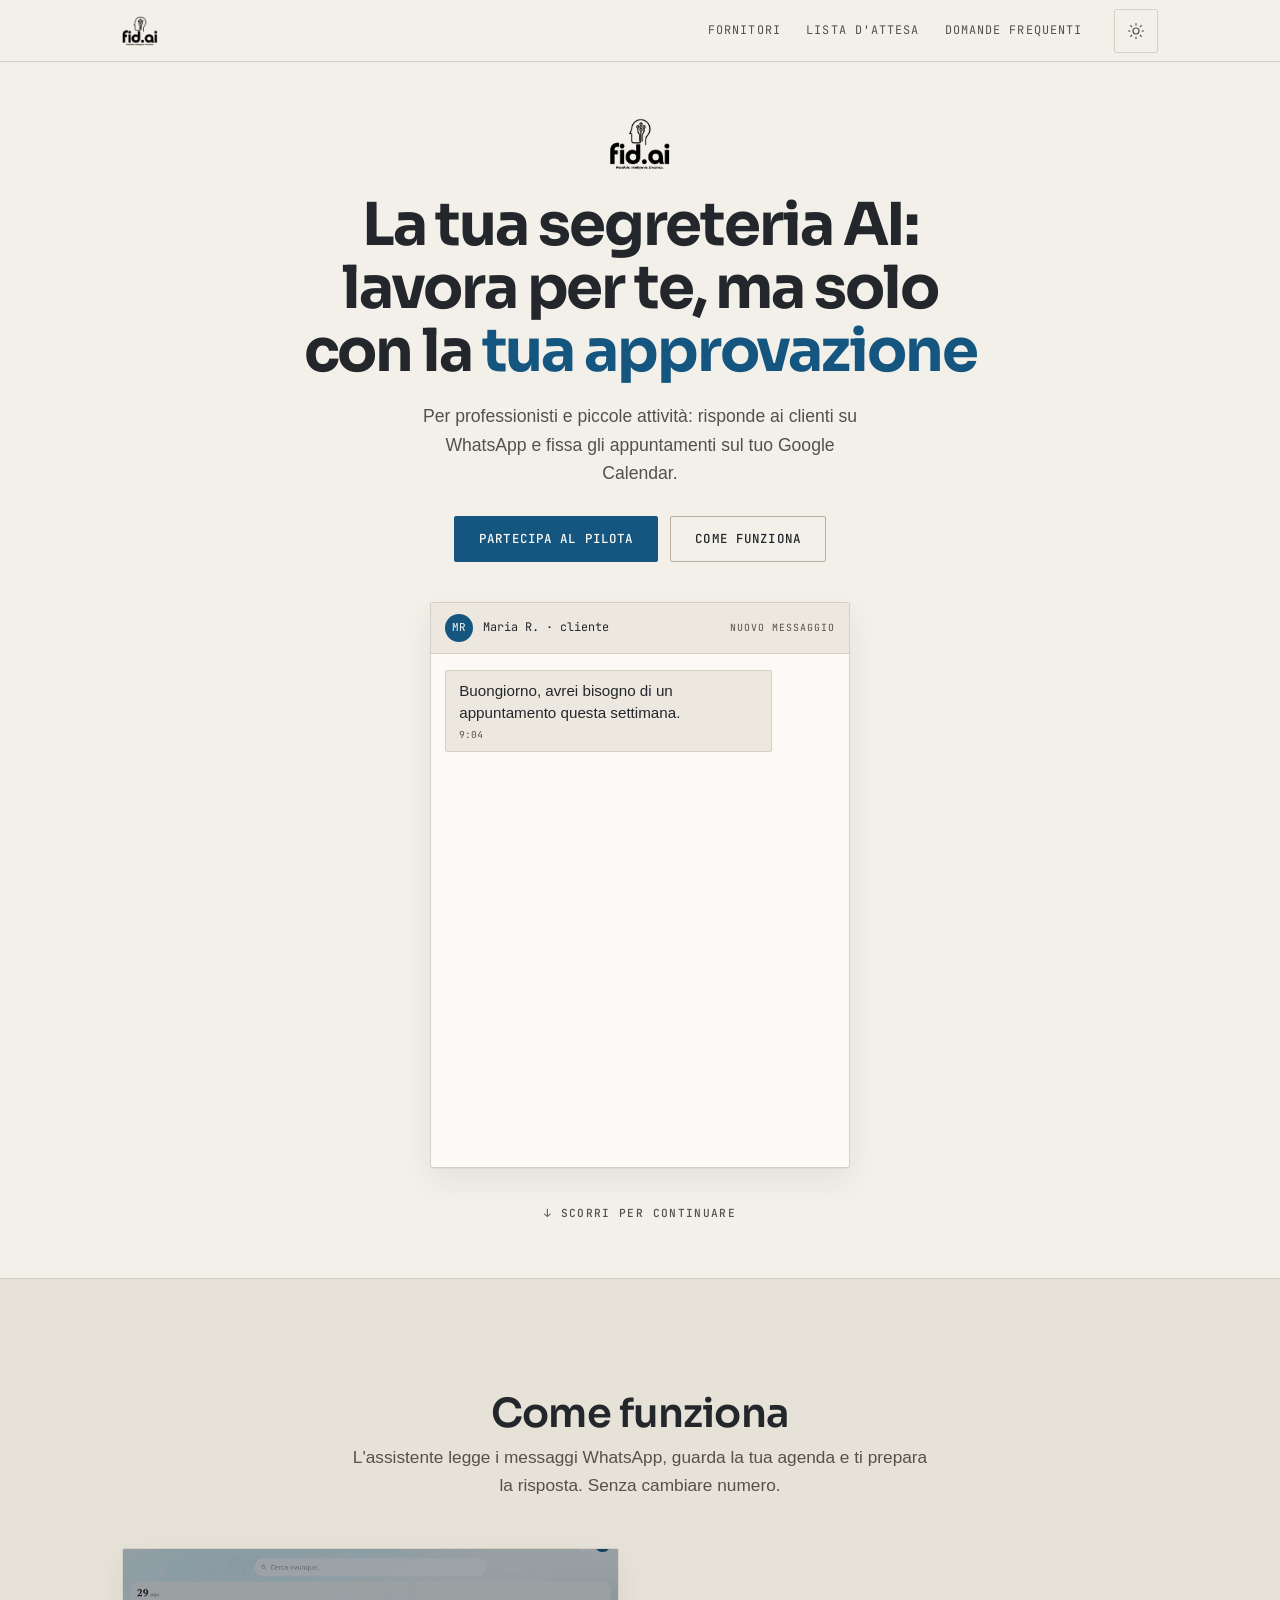
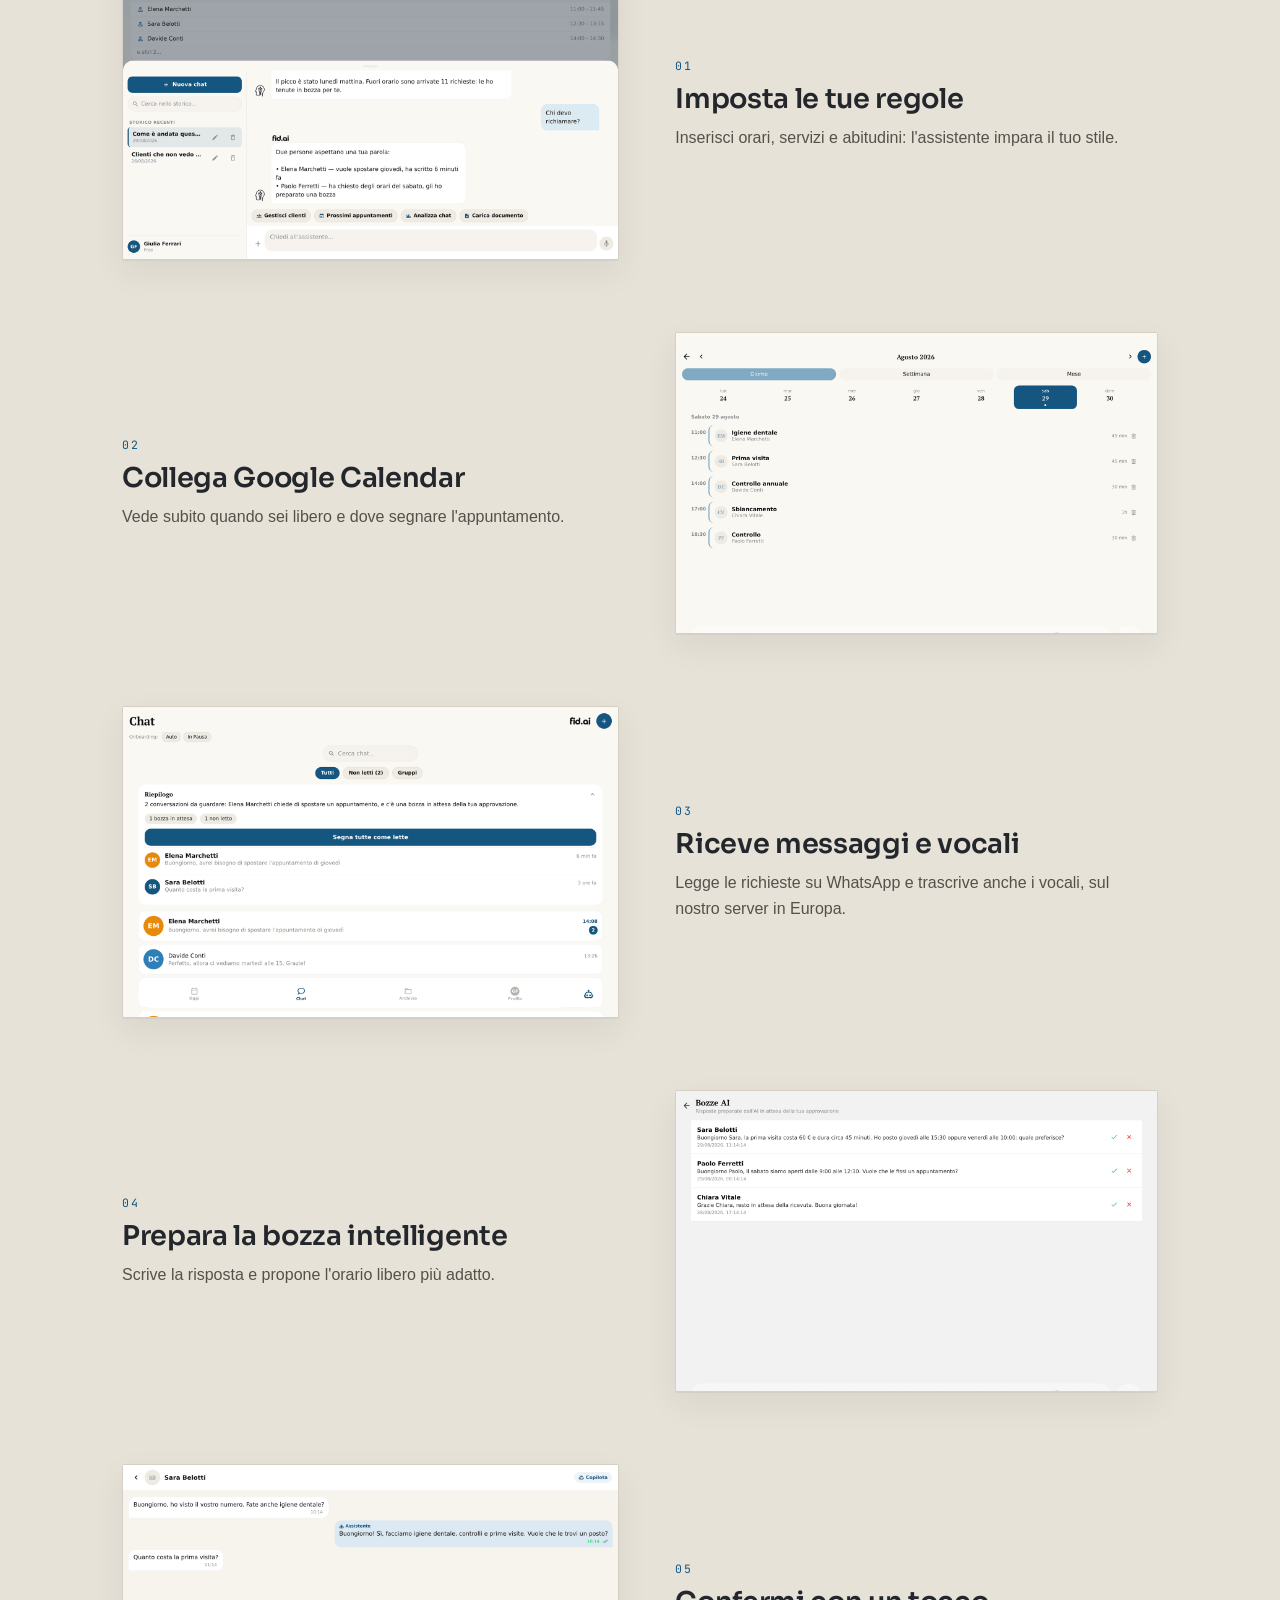
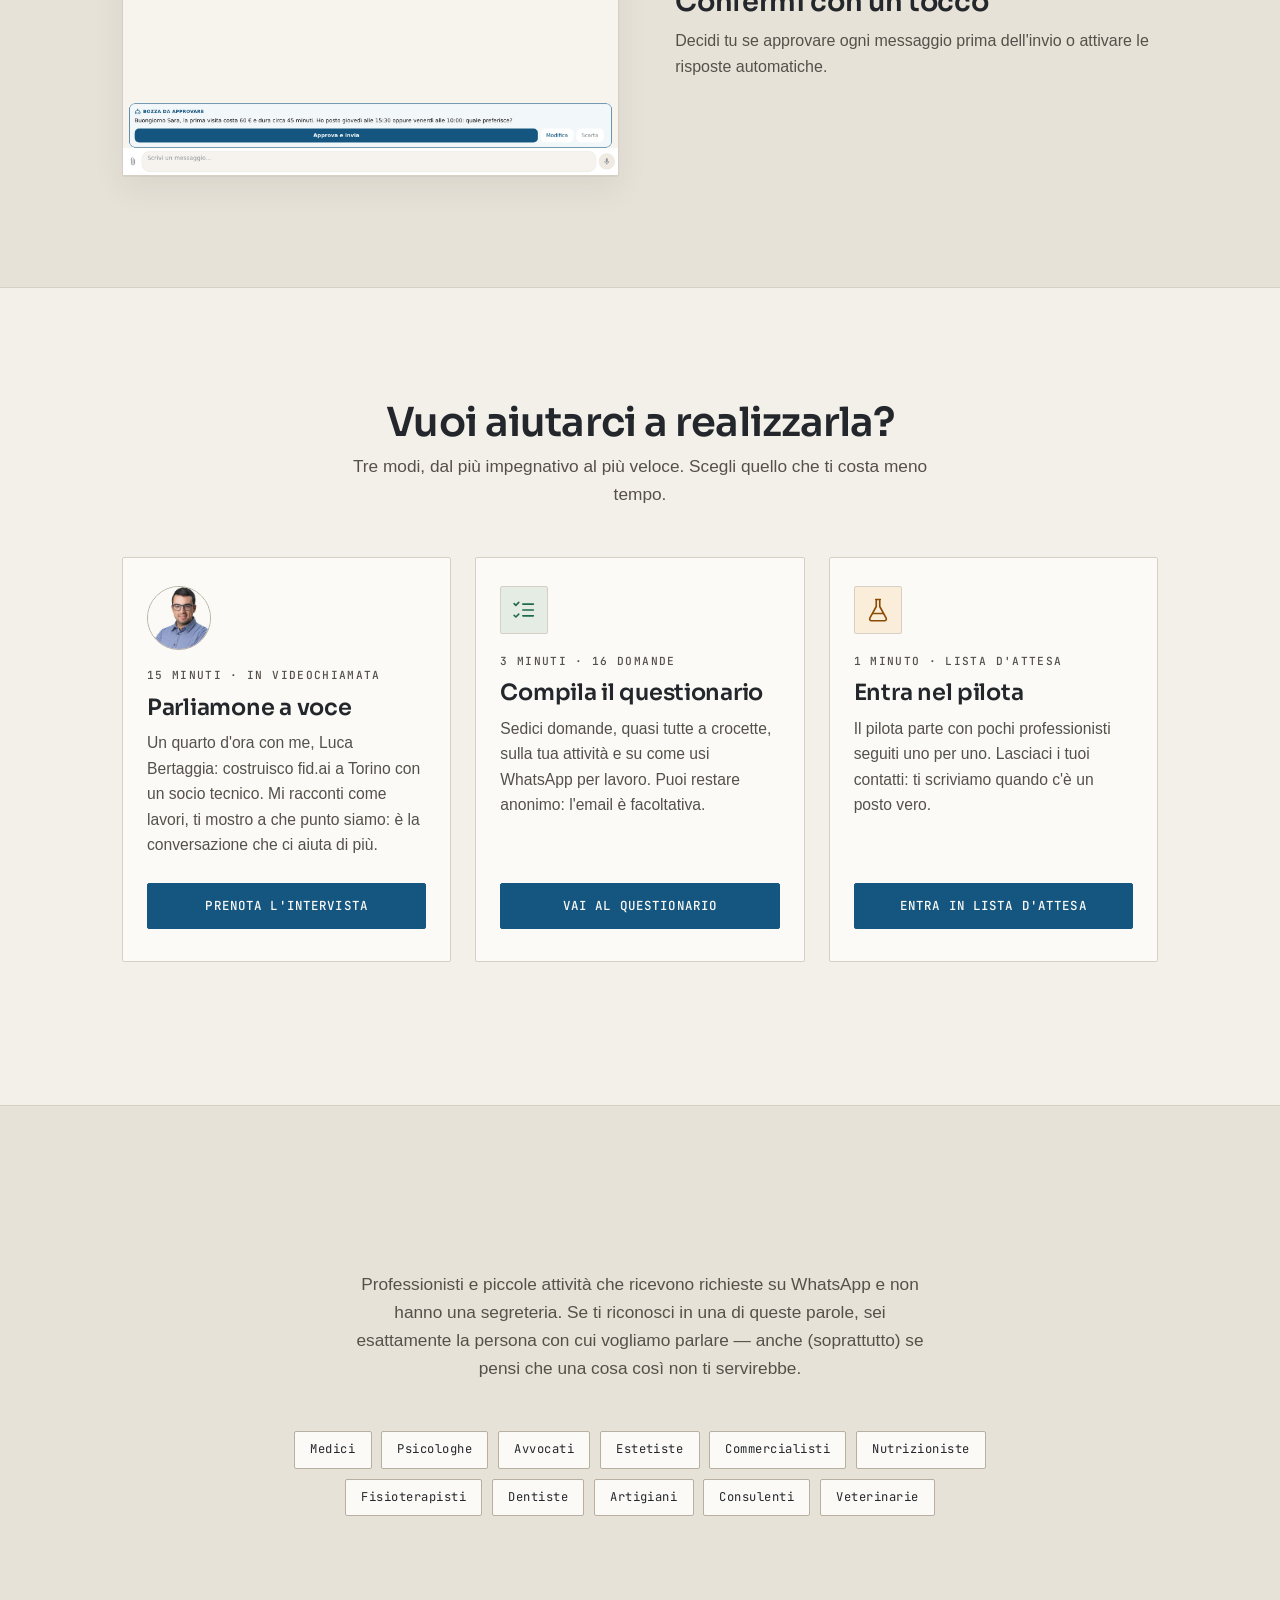
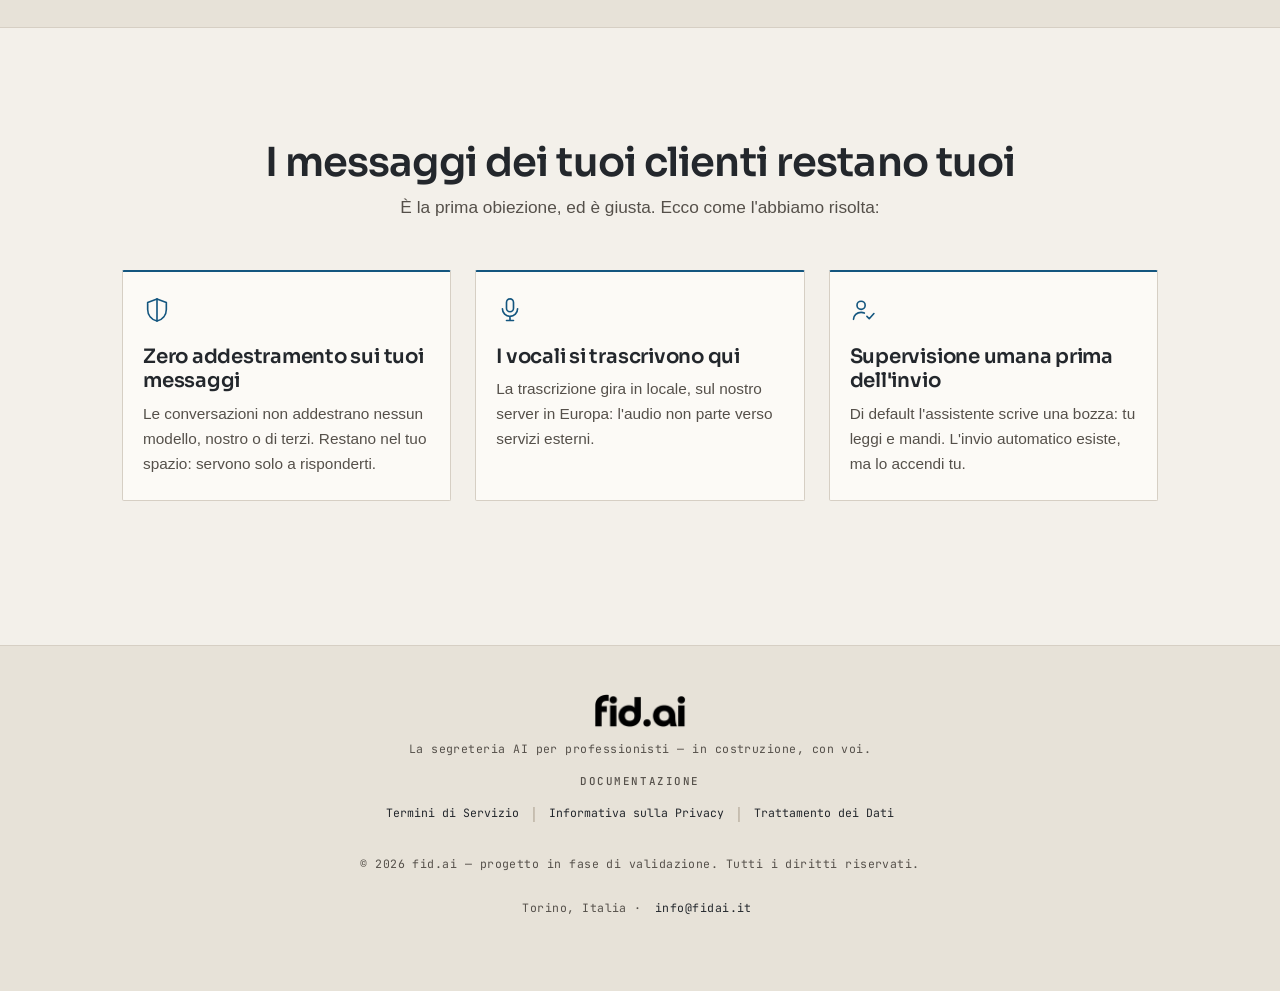
==== commit e40f40fd: "giro 24 · 4: chi c'è dietro — nella scheda dell'intervista la foto di Luca (160 px, 6 KB, dal ritrat" ====
--- a/index.html
+++ b/index.html
@@ -285,12 +285,12 @@
 
                 <div class="col-md-6 col-lg-4">
                     <div class="invito-card">
-                        <div class="invito-icon tone-blue"><svg class="icon icon-lg" viewBox="0 0 24 24" aria-hidden="true"><path d="M8 13h6M8 9h8"/><path d="M4 4h16v11H9l-5 4z"/><path d="M20 19v-2"/></svg></div>
+                        <img class="invito-foto" src="images/luca.jpg" alt="Luca Bertaggia" width="64" height="64" loading="lazy" decoding="async">
                         <span class="invito-badge" data-reveal="type">15 minuti · in videochiamata</span>
                         <h3 class="invito-title">Parliamone a voce</h3>
                         <p class="invito-text">
-                            Un quarto d'ora con chi costruisce fid.ai. Ci racconti come lavori, ti mostriamo a che
-                            punto siamo: è la conversazione che ci aiuta di più.
+                            Un quarto d'ora con me, Luca Bertaggia: costruisco fid.ai a Torino con un socio tecnico.
+                            Mi racconti come lavori, ti mostro a che punto siamo: è la conversazione che ci aiuta di più.
                         </p>
                         <a class="btn btn-primary" href="https://calendar.app.google/BSCFrTZiFVUPNc6TA" target="_blank" rel="noopener" data-booking-link>Prenota l'intervista</a>
                     </div>
--- a/css/style.css
+++ b/css/style.css
@@ -632,16 +632,16 @@
 .invito-title { font-size: 1.4rem; margin-bottom: .55rem; }
 .invito-text { color: var(--text-muted); font-size: .98rem; flex-grow: 1; }
 .invito-card .btn { align-self: stretch; margin-top: .5rem; }
+.invito-foto { display: block; width: 64px; height: 64px; border-radius: 50%; object-fit: cover;
+    margin-bottom: 1rem; border: 1px solid var(--line-strong); }
 
 /* ------------------------------ Professioni ------------------------------ */
 .target-audience-section { background: var(--bg-deep); }
-.profession-ticker {
-    overflow: hidden;
-    -webkit-mask-image: linear-gradient(90deg, transparent, #000 8%, #000 92%, transparent);
-    mask-image: linear-gradient(90deg, transparent, #000 8%, #000 92%, transparent);
-}
-.profession-ticker-track { display: flex; width: max-content; animation: profession-ticker-scroll 42s linear infinite; }
-.profession-ticker-group { display: flex; gap: .6rem; padding-right: .6rem; }
+.profession-list {
+    list-style: none; margin: 0 auto; padding: 0;
+    display: flex; flex-wrap: wrap; justify-content: center; gap: .6rem;
+    max-width: 780px;
+}
 .target-tag {
     white-space: nowrap;
     padding: .5rem .95rem;
@@ -652,7 +652,6 @@
     font-size: .76rem;
     letter-spacing: .04em;
 }
-@keyframes profession-ticker-scroll { from { transform: translateX(0); } to { transform: translateX(-50%); } }
 
 /* -------------------------------- Privacy -------------------------------- */
 .privacy-card {
@@ -1095,7 +1094,6 @@
     [data-intro] .hero-actions,
     [data-intro] .hero-demo,
     [data-intro] .scroll-hint { opacity: 1; transform: none; }
-    .profession-ticker-track { animation: none; }
     .demo-msg, .demo-confirm { opacity: 1; transform: none; }
     /* Se la preferenza cambia a pagina aperta, la comparsa si spegne qui. */
     .rv [data-reveal="up"],
